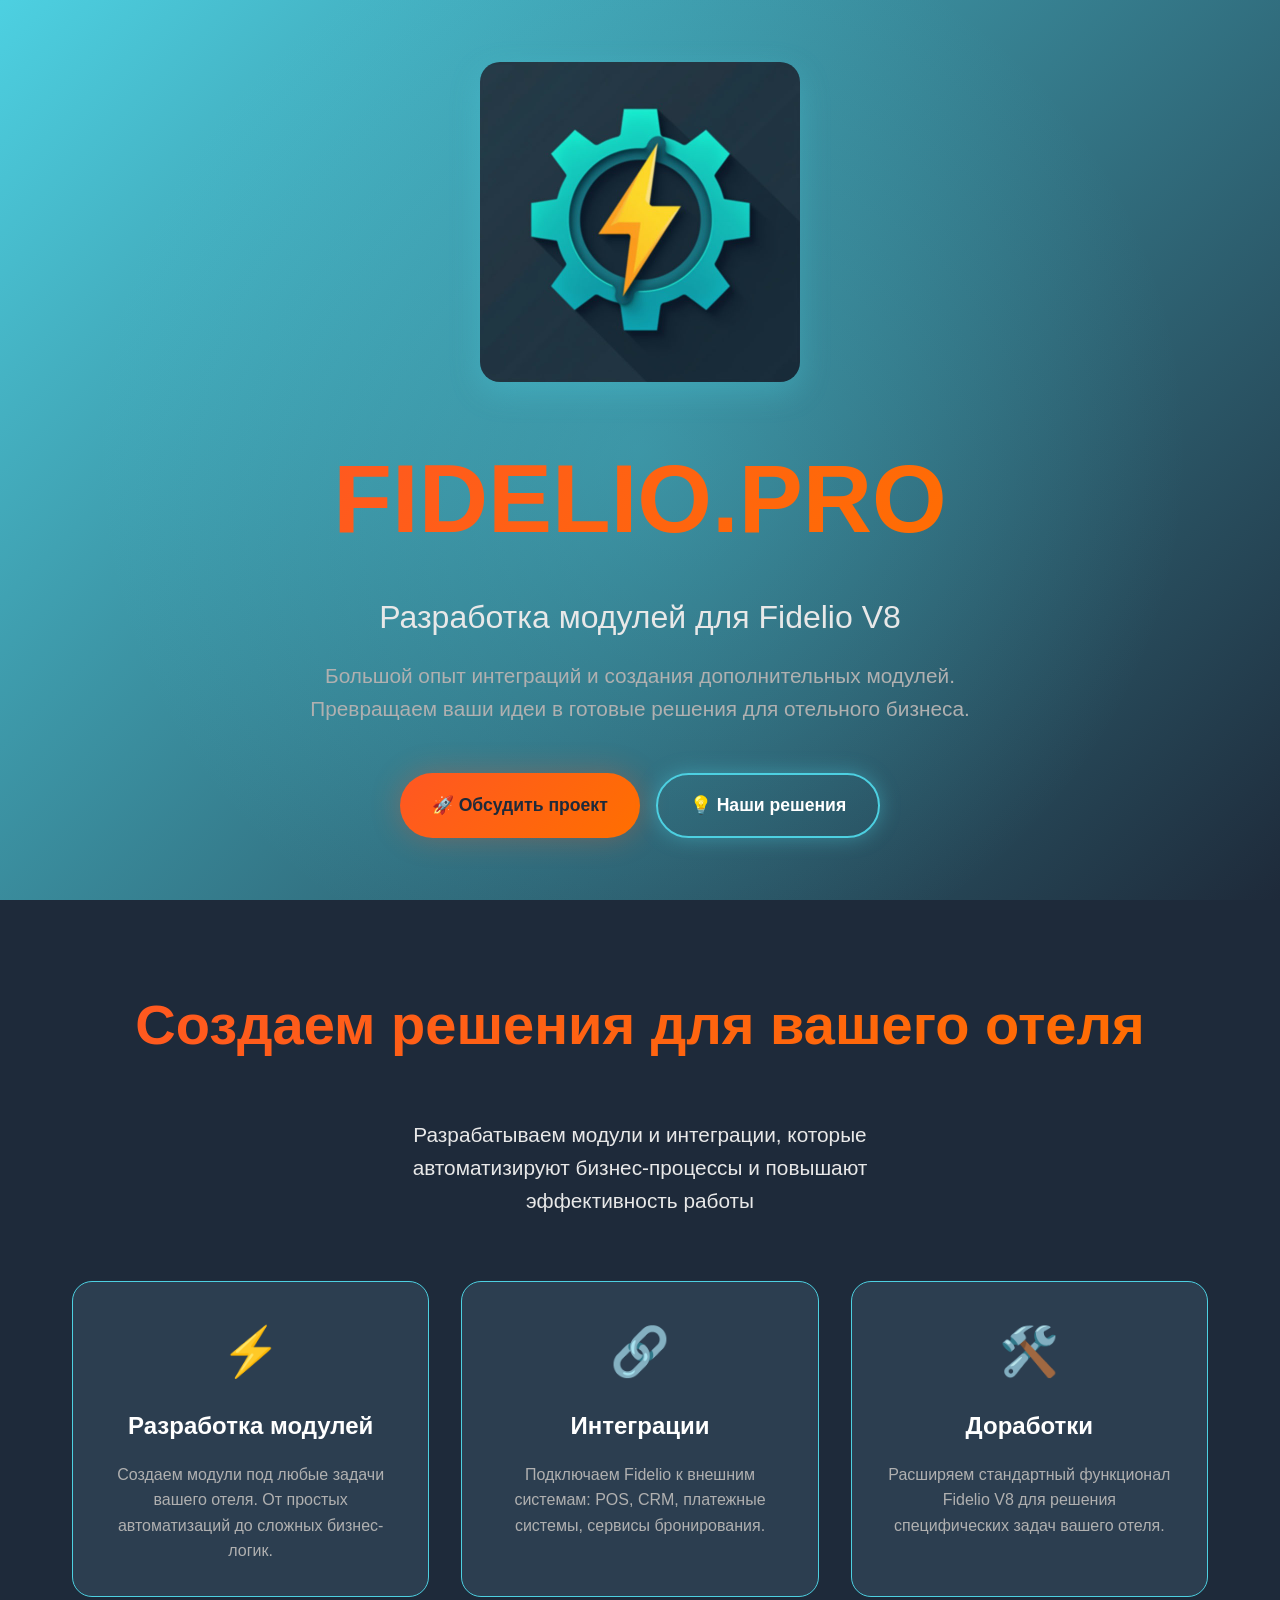
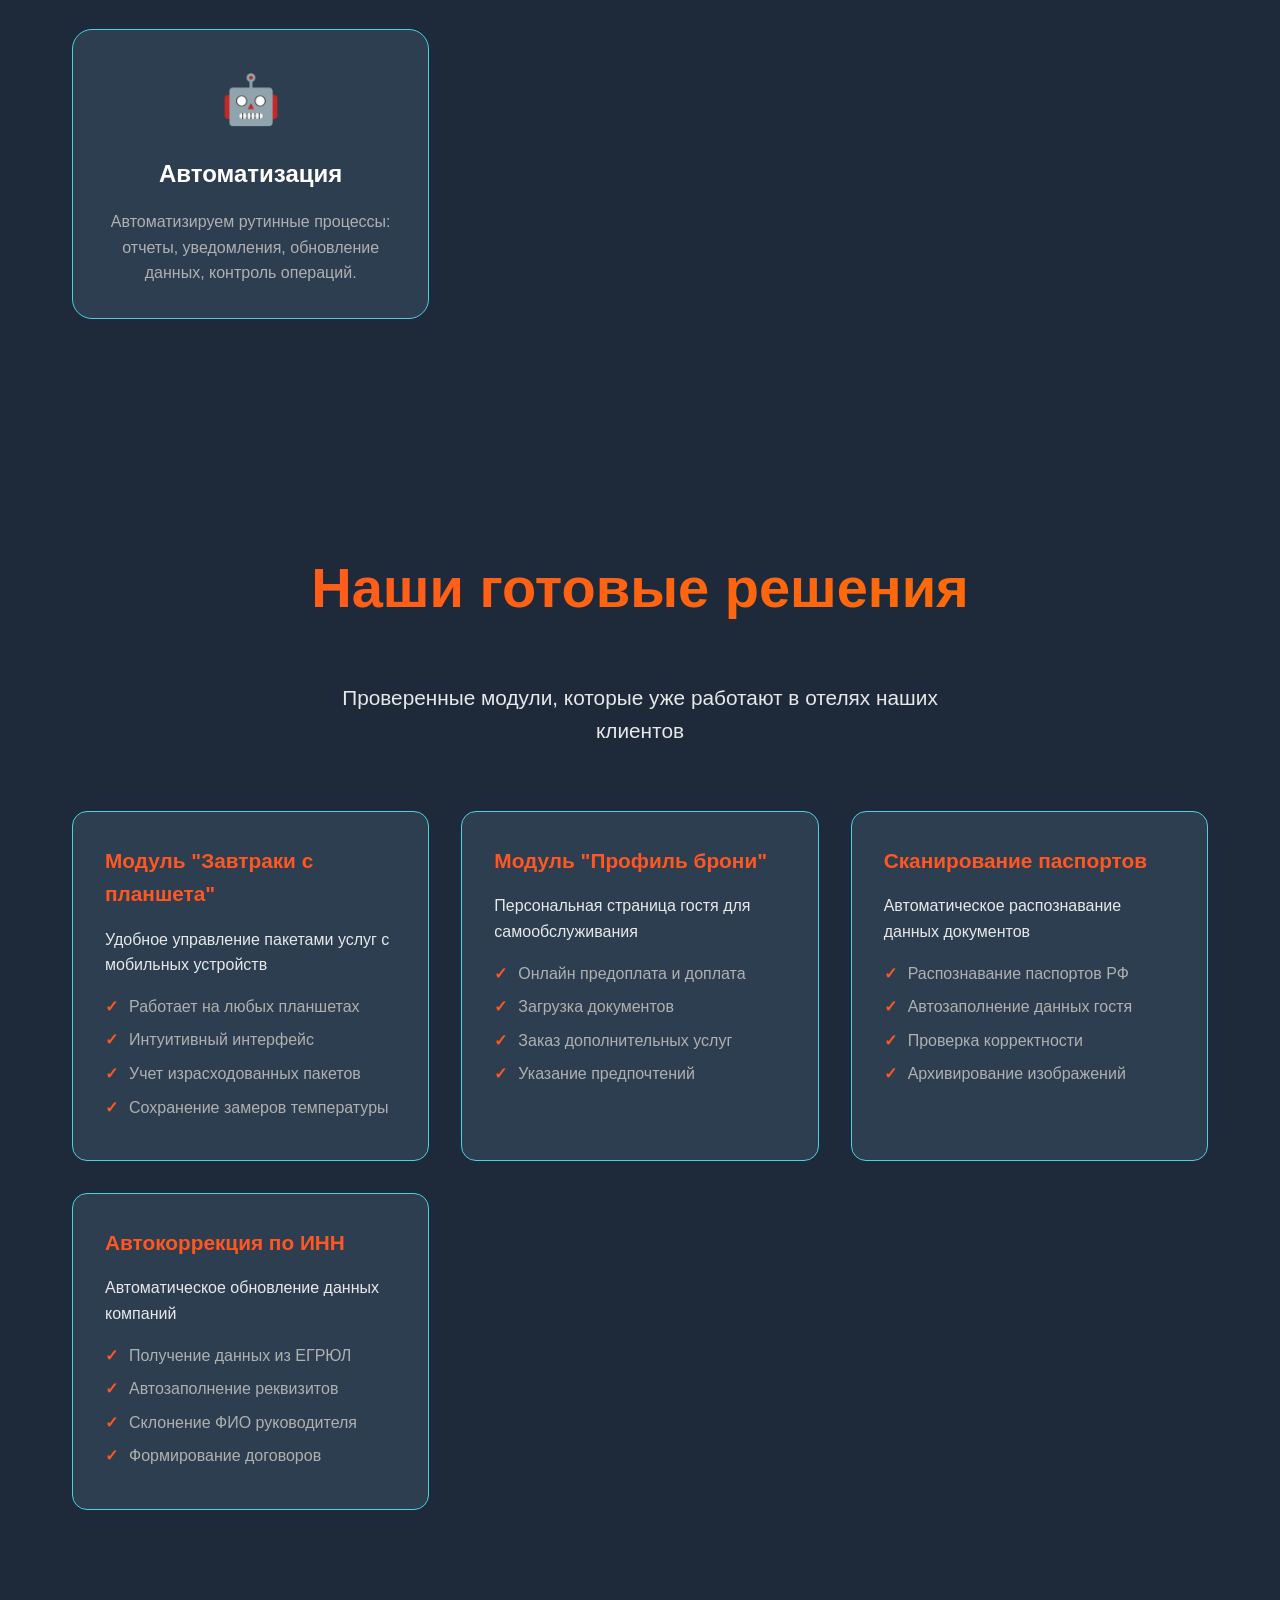
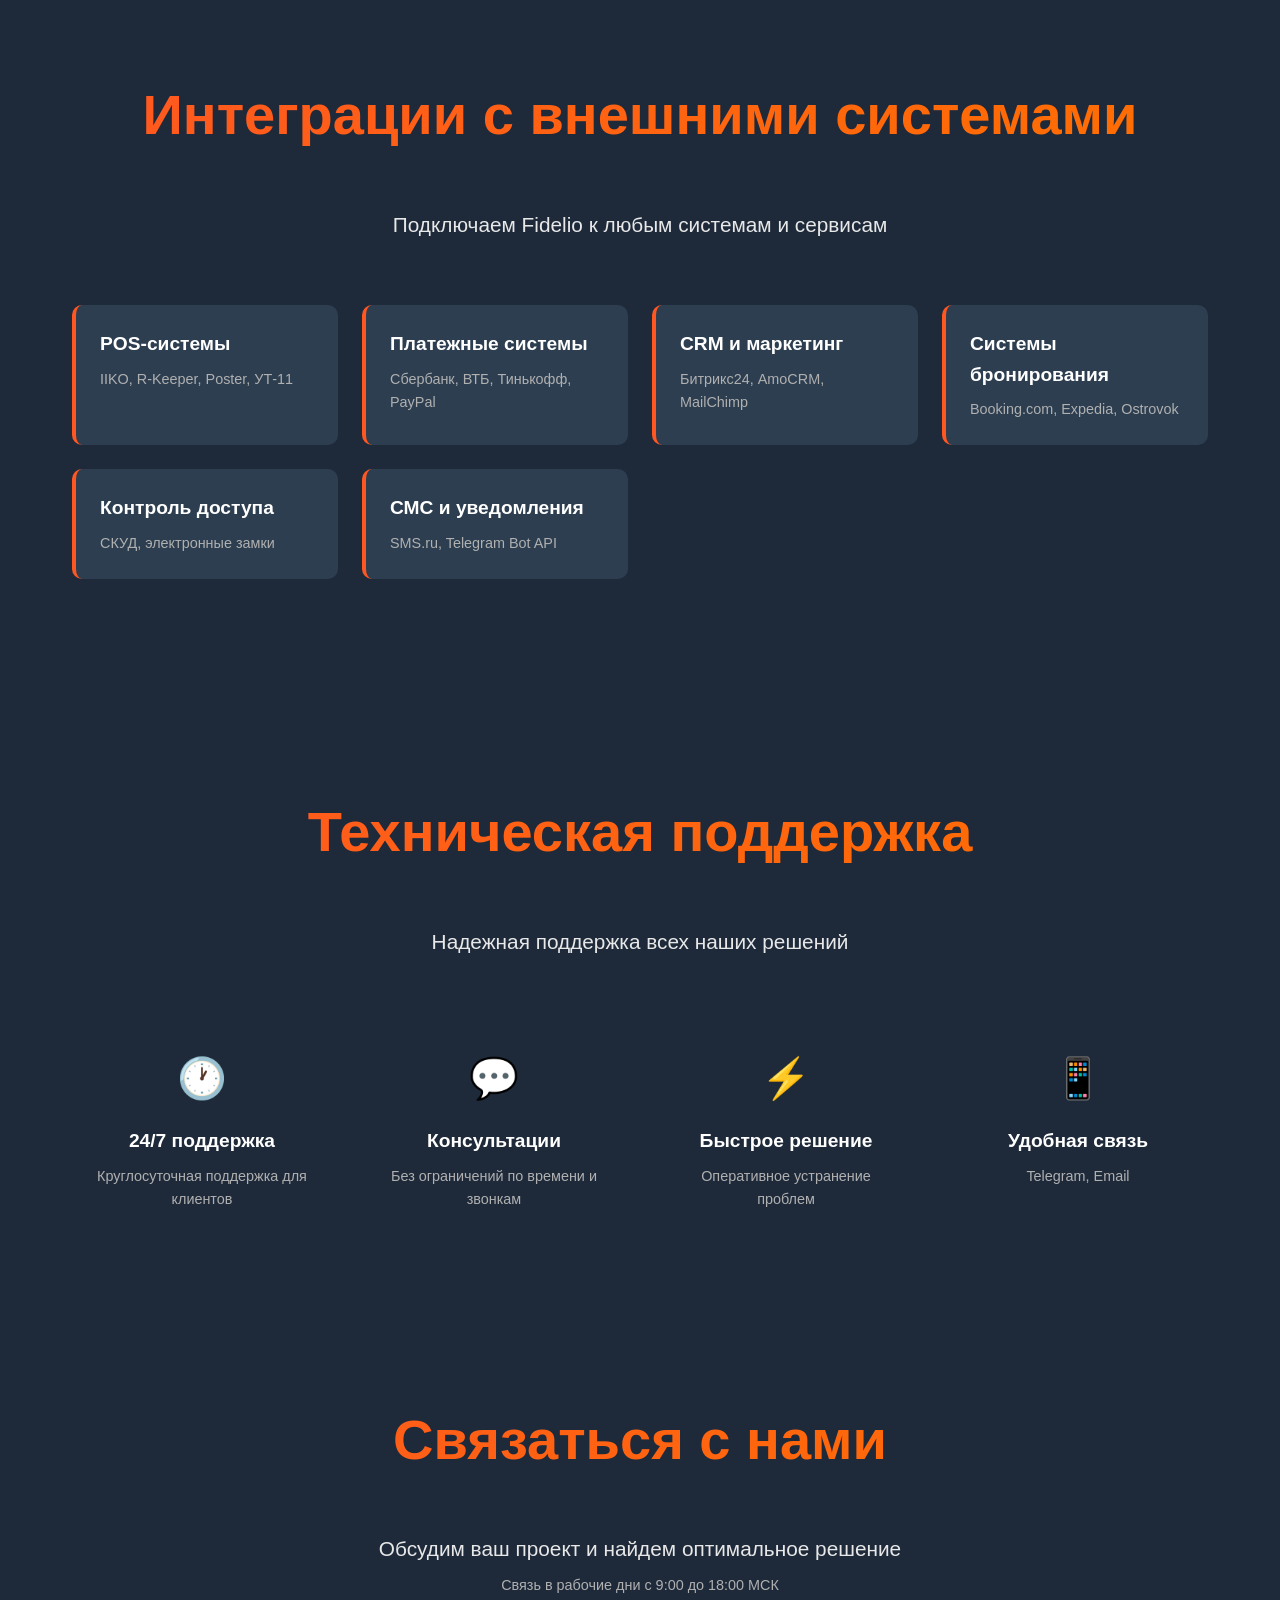
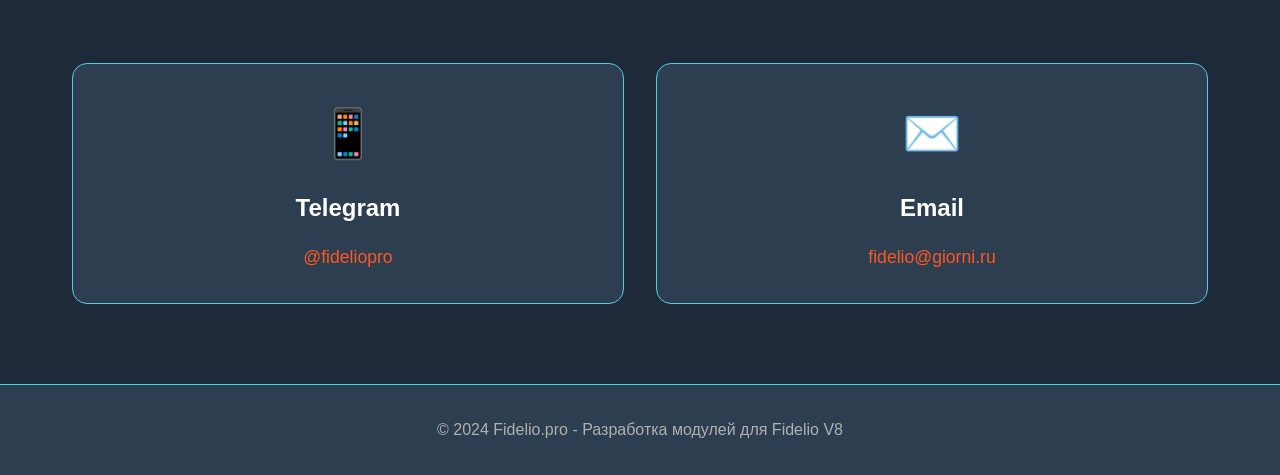
==== static/website/index.html @ 387b0842 "Initial commit: Docker volume setup for persistent cache and logs - Added Docker volume (fideliopro_" ====
<!DOCTYPE html>
<html lang="ru">
	<head>
		<meta charset="UTF-8" />
		<meta
			name="viewport"
			content="width=device-width, initial-scale=1.0" />
		<title>Fidelio.pro - Разработка модулей для Fidelio V8</title>
		<meta
			name="description"
			content="Разработка модулей и интеграций для Fidelio V8. Большой опыт создания дополнительных модулей и техническая поддержка." />
		<link
			rel="shortcut icon"
			href="images/logo-100x89.png"
			type="image/x-icon" />

		<style>
			:root {
				--primary-bg: #1e2a3a;
				--secondary-bg: #2c3e50;
				--accent-teal: #4dd0e1;
				--accent-teal-light: #80deea;
				--accent-teal-dark: #26a69a;
				--accent-orange: #ff5722;
				--accent-orange-bright: #ff6f00;
				--text-primary: #ffffff;
				--text-secondary: #e8e8e8;
				--text-muted: #b0b0b0;
				--gradient-primary: linear-gradient(
					135deg,
					var(--accent-teal) 0%,
					var(--primary-bg) 100%
				);
				--gradient-orange: linear-gradient(
					135deg,
					var(--accent-orange) 0%,
					var(--accent-orange-bright) 100%
				);
				--shadow-glow: 0 0 30px rgba(255, 87, 34, 0.3);
				--shadow-teal: 0 0 20px rgba(77, 208, 225, 0.4);
			}

			* {
				margin: 0;
				padding: 0;
				box-sizing: border-box;
			}

			body {
				font-family: "Segoe UI", Tahoma, Geneva, Verdana, sans-serif;
				background: var(--primary-bg);
				color: var(--text-primary);
				line-height: 1.6;
				overflow-x: hidden;
			}

			/* Particles Background */
			#particles-canvas {
				position: fixed;
				top: 0;
				left: 0;
				width: 100%;
				height: 100%;
				z-index: -1;
				opacity: 0.6;
			}

			/* Smooth Scrolling */
			html {
				scroll-behavior: smooth;
			}

			/* Hero Section */
			.hero {
				min-height: 100vh;
				display: flex;
				align-items: center;
				justify-content: center;
				text-align: center;
				position: relative;
				background: var(--gradient-primary);
				overflow: hidden;
			}

			.hero::before {
				content: "";
				position: absolute;
				top: 0;
				left: 0;
				right: 0;
				bottom: 0;
				background: radial-gradient(
					circle at 50% 50%,
					rgba(77, 208, 225, 0.3) 0%,
					transparent 70%
				);
				animation: pulse 4s ease-in-out infinite;
			}

			@keyframes pulse {
				0%,
				100% {
					opacity: 0.3;
				}
				50% {
					opacity: 0.6;
				}
			}

			.hero-content {
				z-index: 2;
				max-width: 800px;
				padding: 2rem;
			}

			/* Hero Logo Styles */
			.hero-logo {
				margin-bottom: 2rem;
				animation: fadeInDown 1s ease-out both;
			}

			.logo-image {
				max-width: 320px;
				width: 100%;
				height: auto;
				border-radius: 20px;
				box-shadow: 0 10px 30px rgba(77, 208, 225, 0.3);
				transition: transform 0.3s ease, box-shadow 0.3s ease;
			}

			.logo-image:hover {
				transform: scale(1.05);
				box-shadow: 0 15px 40px rgba(77, 208, 225, 0.5);
			}

			@keyframes fadeInDown {
				from {
					opacity: 0;
					transform: translateY(-30px);
				}
				to {
					opacity: 1;
					transform: translateY(0);
				}
			}

			.hero h1 {
				font-size: clamp(3rem, 8vw, 6rem);
				font-weight: 700;
				margin-bottom: 1rem;
				background: var(--gradient-orange);
				-webkit-background-clip: text;
				-webkit-text-fill-color: transparent;
				background-clip: text;
				animation: glow 3s ease-in-out infinite alternate;
			}

			@keyframes glow {
				from {
					filter: drop-shadow(0 0 10px var(--accent-orange));
				}
				to {
					filter: drop-shadow(0 0 20px var(--accent-orange-bright));
				}
			}

			.hero-subtitle {
				font-size: clamp(1.2rem, 3vw, 2rem);
				margin-bottom: 1rem;
				color: var(--text-secondary);
				animation: fadeInUp 1s ease-out 0.5s both;
			}

			.hero-description {
				font-size: clamp(1rem, 2vw, 1.3rem);
				margin-bottom: 3rem;
				color: var(--text-muted);
				animation: fadeInUp 1s ease-out 1s both;
			}

			@keyframes fadeInUp {
				from {
					opacity: 0;
					transform: translateY(30px);
				}
				to {
					opacity: 1;
					transform: translateY(0);
				}
			}

			/* Buttons */
			.btn-group {
				display: flex;
				gap: 1rem;
				justify-content: center;
				flex-wrap: wrap;
				animation: fadeInUp 1s ease-out 1.5s both;
			}

			.btn {
				padding: 1rem 2rem;
				border: none;
				border-radius: 50px;
				font-size: 1.1rem;
				font-weight: 600;
				text-decoration: none;
				display: inline-flex;
				align-items: center;
				gap: 0.5rem;
				transition: all 0.3s ease;
				cursor: pointer;
				position: relative;
				overflow: hidden;
			}

			.btn-primary {
				background: var(--gradient-orange);
				color: var(--primary-bg);
				box-shadow: var(--shadow-glow);
			}

			.btn-primary:hover {
				transform: translateY(-3px);
				box-shadow: 0 10px 40px rgba(255, 87, 34, 0.5);
			}

			.btn-secondary {
				background: transparent;
				color: var(--text-primary);
				border: 2px solid var(--accent-teal);
				box-shadow: var(--shadow-teal);
			}

			.btn-secondary:hover {
				background: var(--accent-teal);
				transform: translateY(-3px);
				box-shadow: 0 10px 40px rgba(77, 208, 225, 0.5);
			}

			/* Sections */
			.section {
				padding: 5rem 2rem;
				max-width: 1200px;
				margin: 0 auto;
			}

			.section-title {
				font-size: clamp(2rem, 5vw, 3.5rem);
				text-align: center;
				margin-bottom: 3rem;
				background: var(--gradient-orange);
				-webkit-background-clip: text;
				-webkit-text-fill-color: transparent;
				background-clip: text;
			}

			.section-subtitle {
				font-size: 1.3rem;
				text-align: center;
				color: var(--text-secondary);
				margin-bottom: 4rem;
				max-width: 600px;
				margin-left: auto;
				margin-right: auto;
			}

			/* Development Section */
			.development-grid {
				display: grid;
				grid-template-columns: repeat(auto-fit, minmax(280px, 1fr));
				gap: 2rem;
				margin-bottom: 4rem;
			}

			.feature-card {
				background: var(--secondary-bg);
				border-radius: 20px;
				padding: 2rem;
				text-align: center;
				transition: all 0.3s ease;
				border: 1px solid var(--accent-teal);
				position: relative;
				overflow: hidden;
			}

			.feature-card::before {
				content: "";
				position: absolute;
				top: 0;
				left: -100%;
				width: 100%;
				height: 100%;
				background: linear-gradient(
					90deg,
					transparent,
					rgba(255, 87, 34, 0.1),
					transparent
				);
				transition: left 0.5s ease;
			}

			.feature-card:hover::before {
				left: 100%;
			}

			.feature-card:hover {
				transform: translateY(-10px);
				box-shadow: var(--shadow-teal);
				border-color: var(--accent-orange);
			}

			.feature-icon {
				font-size: 3rem;
				margin-bottom: 1rem;
				color: var(--accent-orange);
			}

			.feature-title {
				font-size: 1.5rem;
				margin-bottom: 1rem;
				color: var(--text-primary);
			}

			.feature-description {
				color: var(--text-muted);
				line-height: 1.6;
			}

			/* Solutions Grid */
			.solutions-grid {
				display: grid;
				grid-template-columns: repeat(auto-fit, minmax(350px, 1fr));
				gap: 2rem;
			}

			.solution-card {
				background: var(--secondary-bg);
				border-radius: 15px;
				padding: 2rem;
				border: 1px solid var(--accent-teal);
				transition: all 0.3s ease;
				position: relative;
			}

			.solution-card:hover {
				transform: scale(1.02);
				box-shadow: var(--shadow-glow);
				border-color: var(--accent-orange);
			}

			.solution-title {
				font-size: 1.3rem;
				margin-bottom: 1rem;
				color: var(--accent-orange);
			}

			.solution-description {
				color: var(--text-secondary);
				margin-bottom: 1rem;
			}

			.solution-features {
				list-style: none;
			}

			.solution-features li {
				color: var(--text-muted);
				margin-bottom: 0.5rem;
				padding-left: 1.5rem;
				position: relative;
			}

			.solution-features li::before {
				content: "✓";
				position: absolute;
				left: 0;
				color: var(--accent-orange);
				font-weight: bold;
			}

			/* Integrations Section */
			.integrations-list {
				display: grid;
				grid-template-columns: repeat(auto-fit, minmax(250px, 1fr));
				gap: 1.5rem;
				margin-bottom: 3rem;
			}

			.integration-item {
				background: var(--secondary-bg);
				padding: 1.5rem;
				border-radius: 10px;
				border-left: 4px solid var(--accent-orange);
				transition: all 0.3s ease;
			}

			.integration-item:hover {
				transform: translateX(10px);
				box-shadow: var(--shadow-teal);
			}

			.integration-title {
				font-size: 1.2rem;
				margin-bottom: 0.5rem;
				color: var(--text-primary);
			}

			.integration-description {
				color: var(--text-muted);
				font-size: 0.9rem;
			}

			/* Support Section */
			.support-features {
				display: grid;
				grid-template-columns: repeat(auto-fit, minmax(200px, 1fr));
				gap: 2rem;
				text-align: center;
			}

			.support-item {
				padding: 1.5rem;
			}

			.support-icon {
				font-size: 2.5rem;
				color: var(--accent-orange);
				margin-bottom: 1rem;
			}

			.support-title {
				font-size: 1.2rem;
				margin-bottom: 0.5rem;
				color: var(--text-primary);
			}

			.support-description {
				color: var(--text-muted);
				font-size: 0.9rem;
			}

			/* Contact Section */
			.contact-grid {
				display: grid;
				grid-template-columns: repeat(auto-fit, minmax(250px, 1fr));
				gap: 2rem;
				text-align: center;
			}

			.contact-card {
				background: var(--secondary-bg);
				padding: 2rem;
				border-radius: 15px;
				border: 1px solid var(--accent-teal);
				transition: all 0.3s ease;
			}

			.contact-card:hover {
				transform: translateY(-5px);
				box-shadow: var(--shadow-glow);
				border-color: var(--accent-orange);
			}

			.contact-icon {
				font-size: 3rem;
				color: var(--accent-orange);
				margin-bottom: 1rem;
			}

			.contact-title {
				font-size: 1.5rem;
				margin-bottom: 1rem;
				color: var(--text-primary);
			}

			.contact-link {
				color: var(--accent-orange);
				text-decoration: none;
				font-size: 1.1rem;
				transition: color 0.3s ease;
			}

			.contact-link:hover {
				color: var(--accent-orange-bright);
			}

			/* Footer */
			.footer {
				background: var(--secondary-bg);
				padding: 2rem;
				text-align: center;
				border-top: 1px solid var(--accent-teal);
			}

			.footer-text {
				color: var(--text-muted);
			}

			/* Responsive Design */
			@media (max-width: 768px) {
				.btn-group {
					flex-direction: column;
					align-items: center;
				}

				.btn {
					width: 100%;
					max-width: 300px;
				}

				.section {
					padding: 3rem 1rem;
				}

				.development-grid,
				.solutions-grid {
					grid-template-columns: 1fr;
				}

				.logo-image {
					max-width: 200px;
				}
			}

			@media (max-width: 480px) {
				.logo-image {
					max-width: 150px;
				}

				.hero-content {
					padding: 1rem;
				}
			}

			/* Scroll animations */
			.fade-in {
				opacity: 0;
				transform: translateY(30px);
				transition: all 0.6s ease;
			}

			.fade-in.visible {
				opacity: 1;
				transform: translateY(0);
			}
		</style>
	</head>
	<body>
		<canvas id="particles-canvas"></canvas>

		<!-- Hero Section -->
		<section class="hero">
			<div class="hero-content">
				<div class="hero-logo">
					<img
						src="images/fidelioprogearlogo.jpg"
						alt="Fidelio Pro Gear Logo"
						class="logo-image" />
				</div>
				<h1>FIDELIO.PRO</h1>
				<div class="hero-subtitle">Разработка модулей для Fidelio V8</div>
				<div class="hero-description">
					Большой опыт интеграций и создания дополнительных модулей.<br />
					Превращаем ваши идеи в готовые решения для отельного бизнеса.
				</div>
				<div class="btn-group">
					<a
						href="#development"
						class="btn btn-primary">
						🚀 Обсудить проект
					</a>
					<a
						href="#solutions"
						class="btn btn-secondary">
						💡 Наши решения
					</a>
				</div>
			</div>
		</section>

		<!-- Development Section -->
		<section
			id="development"
			class="section fade-in">
			<h2 class="section-title">Создаем решения для вашего отеля</h2>
			<p class="section-subtitle">
				Разрабатываем модули и интеграции, которые автоматизируют
				бизнес-процессы и повышают эффективность работы
			</p>

			<div class="development-grid">
				<div class="feature-card">
					<div class="feature-icon">⚡</div>
					<h3 class="feature-title">Разработка модулей</h3>
					<p class="feature-description">
						Создаем модули под любые задачи вашего отеля. От простых
						автоматизаций до сложных бизнес-логик.
					</p>
				</div>

				<div class="feature-card">
					<div class="feature-icon">🔗</div>
					<h3 class="feature-title">Интеграции</h3>
					<p class="feature-description">
						Подключаем Fidelio к внешним системам: POS, CRM, платежные системы,
						сервисы бронирования.
					</p>
				</div>

				<div class="feature-card">
					<div class="feature-icon">🛠️</div>
					<h3 class="feature-title">Доработки</h3>
					<p class="feature-description">
						Расширяем стандартный функционал Fidelio V8 для решения
						специфических задач вашего отеля.
					</p>
				</div>

				<div class="feature-card">
					<div class="feature-icon">🤖</div>
					<h3 class="feature-title">Автоматизация</h3>
					<p class="feature-description">
						Автоматизируем рутинные процессы: отчеты, уведомления, обновление
						данных, контроль операций.
					</p>
				</div>
			</div>
		</section>

		<!-- Solutions Section -->
		<section
			id="solutions"
			class="section fade-in">
			<h2 class="section-title">Наши готовые решения</h2>
			<p class="section-subtitle">
				Проверенные модули, которые уже работают в отелях наших клиентов
			</p>

			<div class="solutions-grid">
				<div class="solution-card">
					<h3 class="solution-title">Модуль "Завтраки с планшета"</h3>
					<p class="solution-description">
						Удобное управление пакетами услуг с мобильных устройств
					</p>
					<ul class="solution-features">
						<li>Работает на любых планшетах</li>
						<li>Интуитивный интерфейс</li>
						<li>Учет израсходованных пакетов</li>
						<li>Сохранение замеров температуры</li>
					</ul>
				</div>

				<div class="solution-card">
					<h3 class="solution-title">Модуль "Профиль брони"</h3>
					<p class="solution-description">
						Персональная страница гостя для самообслуживания
					</p>
					<ul class="solution-features">
						<li>Онлайн предоплата и доплата</li>
						<li>Загрузка документов</li>
						<li>Заказ дополнительных услуг</li>
						<li>Указание предпочтений</li>
					</ul>
				</div>

				<div class="solution-card">
					<h3 class="solution-title">Сканирование паспортов</h3>
					<p class="solution-description">
						Автоматическое распознавание данных документов
					</p>
					<ul class="solution-features">
						<li>Распознавание паспортов РФ</li>
						<li>Автозаполнение данных гостя</li>
						<li>Проверка корректности</li>
						<li>Архивирование изображений</li>
					</ul>
				</div>

				<div class="solution-card">
					<h3 class="solution-title">Автокоррекция по ИНН</h3>
					<p class="solution-description">
						Автоматическое обновление данных компаний
					</p>
					<ul class="solution-features">
						<li>Получение данных из ЕГРЮЛ</li>
						<li>Автозаполнение реквизитов</li>
						<li>Склонение ФИО руководителя</li>
						<li>Формирование договоров</li>
					</ul>
				</div>
			</div>
		</section>

		<!-- Integrations Section -->
		<section
			id="integrations"
			class="section fade-in">
			<h2 class="section-title">Интеграции с внешними системами</h2>
			<p class="section-subtitle">
				Подключаем Fidelio к любым системам и сервисам
			</p>

			<div class="integrations-list">
				<div class="integration-item">
					<h4 class="integration-title">POS-системы</h4>
					<p class="integration-description">IIKO, R-Keeper, Poster, УТ-11</p>
				</div>

				<div class="integration-item">
					<h4 class="integration-title">Платежные системы</h4>
					<p class="integration-description">Сбербанк, ВТБ, Тинькофф, PayPal</p>
				</div>

				<div class="integration-item">
					<h4 class="integration-title">CRM и маркетинг</h4>
					<p class="integration-description">Битрикс24, AmoCRM, MailChimp</p>
				</div>

				<div class="integration-item">
					<h4 class="integration-title">Системы бронирования</h4>
					<p class="integration-description">Booking.com, Expedia, Ostrovok</p>
				</div>

				<div class="integration-item">
					<h4 class="integration-title">Контроль доступа</h4>
					<p class="integration-description">СКУД, электронные замки</p>
				</div>

				<div class="integration-item">
					<h4 class="integration-title">СМС и уведомления</h4>
					<p class="integration-description">SMS.ru, Telegram Bot API</p>
				</div>
			</div>
		</section>

		<!-- Support Section -->
		<section
			id="support"
			class="section fade-in">
			<h2 class="section-title">Техническая поддержка</h2>
			<p class="section-subtitle">Надежная поддержка всех наших решений</p>

			<div class="support-features">
				<div class="support-item">
					<div class="support-icon">🕐</div>
					<h4 class="support-title">24/7 поддержка</h4>
					<p class="support-description">
						Круглосуточная поддержка для клиентов
					</p>
				</div>

				<div class="support-item">
					<div class="support-icon">💬</div>
					<h4 class="support-title">Консультации</h4>
					<p class="support-description">
						Без ограничений по времени и звонкам
					</p>
				</div>

				<div class="support-item">
					<div class="support-icon">⚡</div>
					<h4 class="support-title">Быстрое решение</h4>
					<p class="support-description">Оперативное устранение проблем</p>
				</div>

				<div class="support-item">
					<div class="support-icon">📱</div>
					<h4 class="support-title">Удобная связь</h4>
					<p class="support-description">Telegram, Email</p>
				</div>
			</div>
		</section>

		<!-- Contact Section -->
		<section
			id="contact"
			class="section fade-in">
			<h2 class="section-title">Связаться с нами</h2>
			<p class="section-subtitle">
				Обсудим ваш проект и найдем оптимальное решение<br />
				<small style="color: var(--text-muted); font-size: 0.9rem">
					Связь в рабочие дни с 9:00 до 18:00 МСК
				</small>
			</p>

			<div class="contact-grid">
				<div class="contact-card">
					<div class="contact-icon">📱</div>
					<h4 class="contact-title">Telegram</h4>
					<a
						href="https://t.me/fideliopro"
						class="contact-link"
						target="_blank">
						@fideliopro
					</a>
				</div>

				<div class="contact-card">
					<div class="contact-icon">✉️</div>
					<h4 class="contact-title">Email</h4>
					<a
						href="mailto:fidelio@giorni.ru"
						class="contact-link">
						fidelio@giorni.ru
					</a>
				</div>
			</div>
		</section>

		<!-- Footer -->
		<footer class="footer">
			<p class="footer-text">
				© 2024 Fidelio.pro - Разработка модулей для Fidelio V8
			</p>
		</footer>

		<script>
			// Particles Animation
			class ParticlesAnimation {
				constructor() {
					this.canvas = document.getElementById("particles-canvas");
					this.ctx = this.canvas.getContext("2d");
					this.particles = [];
					this.mouse = { x: 0, y: 0 };

					this.init();
					this.animate();
					this.bindEvents();
				}

				init() {
					this.resize();
					this.createParticles();
				}

				resize() {
					this.canvas.width = window.innerWidth;
					this.canvas.height = window.innerHeight;
				}

				createParticles() {
					const particleCount = Math.floor(
						(this.canvas.width * this.canvas.height) / 15000
					);

					for (let i = 0; i < particleCount; i++) {
						this.particles.push({
							x: Math.random() * this.canvas.width,
							y: Math.random() * this.canvas.height,
							vx: (Math.random() - 0.5) * 0.5,
							vy: (Math.random() - 0.5) * 0.5,
							size: Math.random() * 2 + 1,
							opacity: Math.random() * 0.5 + 0.2,
						});
					}
				}

				animate() {
					this.ctx.clearRect(0, 0, this.canvas.width, this.canvas.height);

					this.particles.forEach((particle, index) => {
						// Update position
						particle.x += particle.vx;
						particle.y += particle.vy;

						// Mouse interaction
						const dx = this.mouse.x - particle.x;
						const dy = this.mouse.y - particle.y;
						const distance = Math.sqrt(dx * dx + dy * dy);

						if (distance < 100) {
							const force = (100 - distance) / 100;
							particle.vx -= (dx / distance) * force * 0.01;
							particle.vy -= (dy / distance) * force * 0.01;
						}

						// Boundary check
						if (particle.x < 0 || particle.x > this.canvas.width)
							particle.vx *= -1;
						if (particle.y < 0 || particle.y > this.canvas.height)
							particle.vy *= -1;

						// Draw particle
						this.ctx.beginPath();
						this.ctx.arc(particle.x, particle.y, particle.size, 0, Math.PI * 2);
						this.ctx.fillStyle = `rgba(255, 87, 34, ${particle.opacity})`;
						this.ctx.fill();

						// Draw connections
						this.particles.slice(index + 1).forEach((otherParticle) => {
							const dx = particle.x - otherParticle.x;
							const dy = particle.y - otherParticle.y;
							const distance = Math.sqrt(dx * dx + dy * dy);

							if (distance < 120) {
								this.ctx.beginPath();
								this.ctx.moveTo(particle.x, particle.y);
								this.ctx.lineTo(otherParticle.x, otherParticle.y);
								this.ctx.strokeStyle = `rgba(77, 208, 225, ${
									0.3 * (1 - distance / 120)
								})`;
								this.ctx.lineWidth = 0.5;
								this.ctx.stroke();
							}
						});
					});

					requestAnimationFrame(() => this.animate());
				}

				bindEvents() {
					window.addEventListener("resize", () => {
						this.resize();
						this.particles = [];
						this.createParticles();
					});

					window.addEventListener("mousemove", (e) => {
						this.mouse.x = e.clientX;
						this.mouse.y = e.clientY;
					});
				}
			}

			// Scroll animations
			const observerOptions = {
				threshold: 0.1,
				rootMargin: "0px 0px -50px 0px",
			};

			const observer = new IntersectionObserver((entries) => {
				entries.forEach((entry) => {
					if (entry.isIntersecting) {
						entry.target.classList.add("visible");
					}
				});
			}, observerOptions);

			// Initialize
			document.addEventListener("DOMContentLoaded", () => {
				// Start particles animation
				new ParticlesAnimation();

				// Observe elements for scroll animations
				document.querySelectorAll(".fade-in").forEach((el) => {
					observer.observe(el);
				});

				// Smooth scrolling for anchor links
				document.querySelectorAll('a[href^="#"]').forEach((anchor) => {
					anchor.addEventListener("click", function (e) {
						e.preventDefault();
						const target = document.querySelector(this.getAttribute("href"));
						if (target) {
							target.scrollIntoView({
								behavior: "smooth",
							});
						}
					});
				});
			});
		</script>
	</body>
</html>
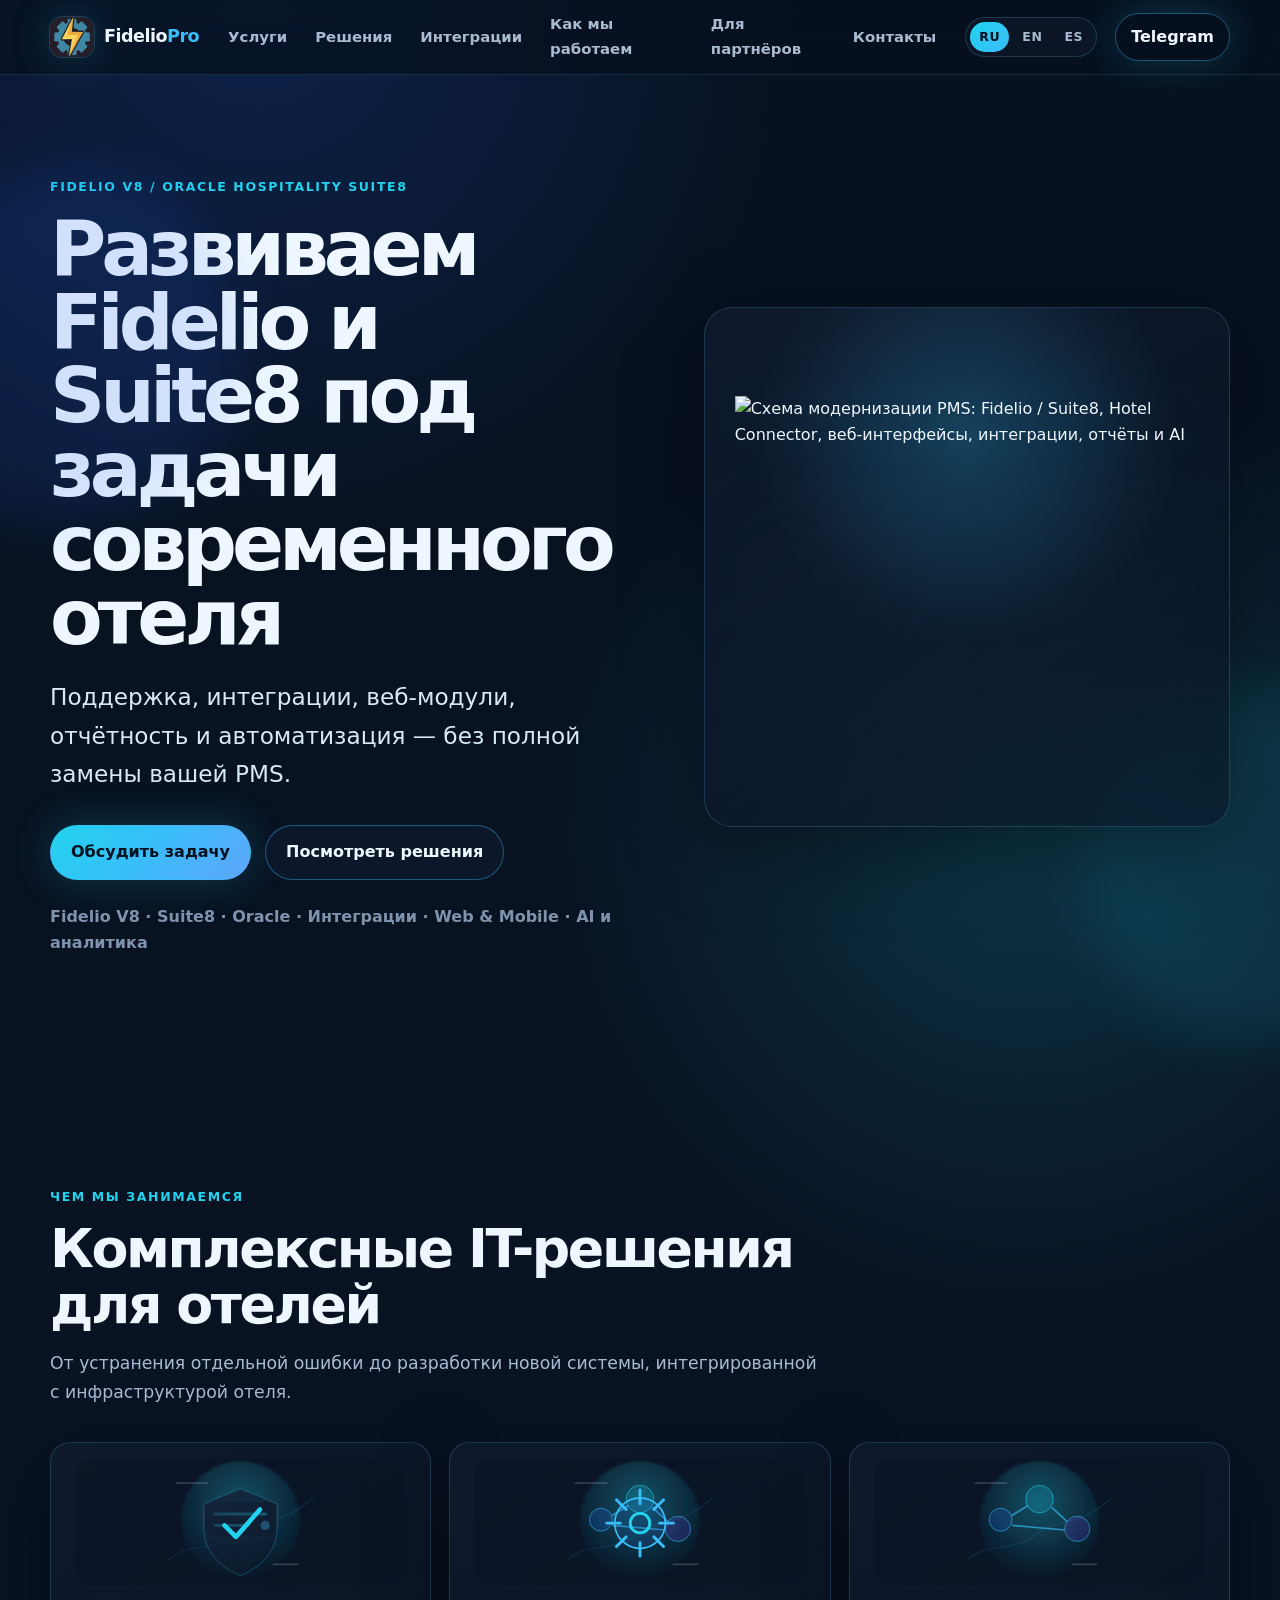
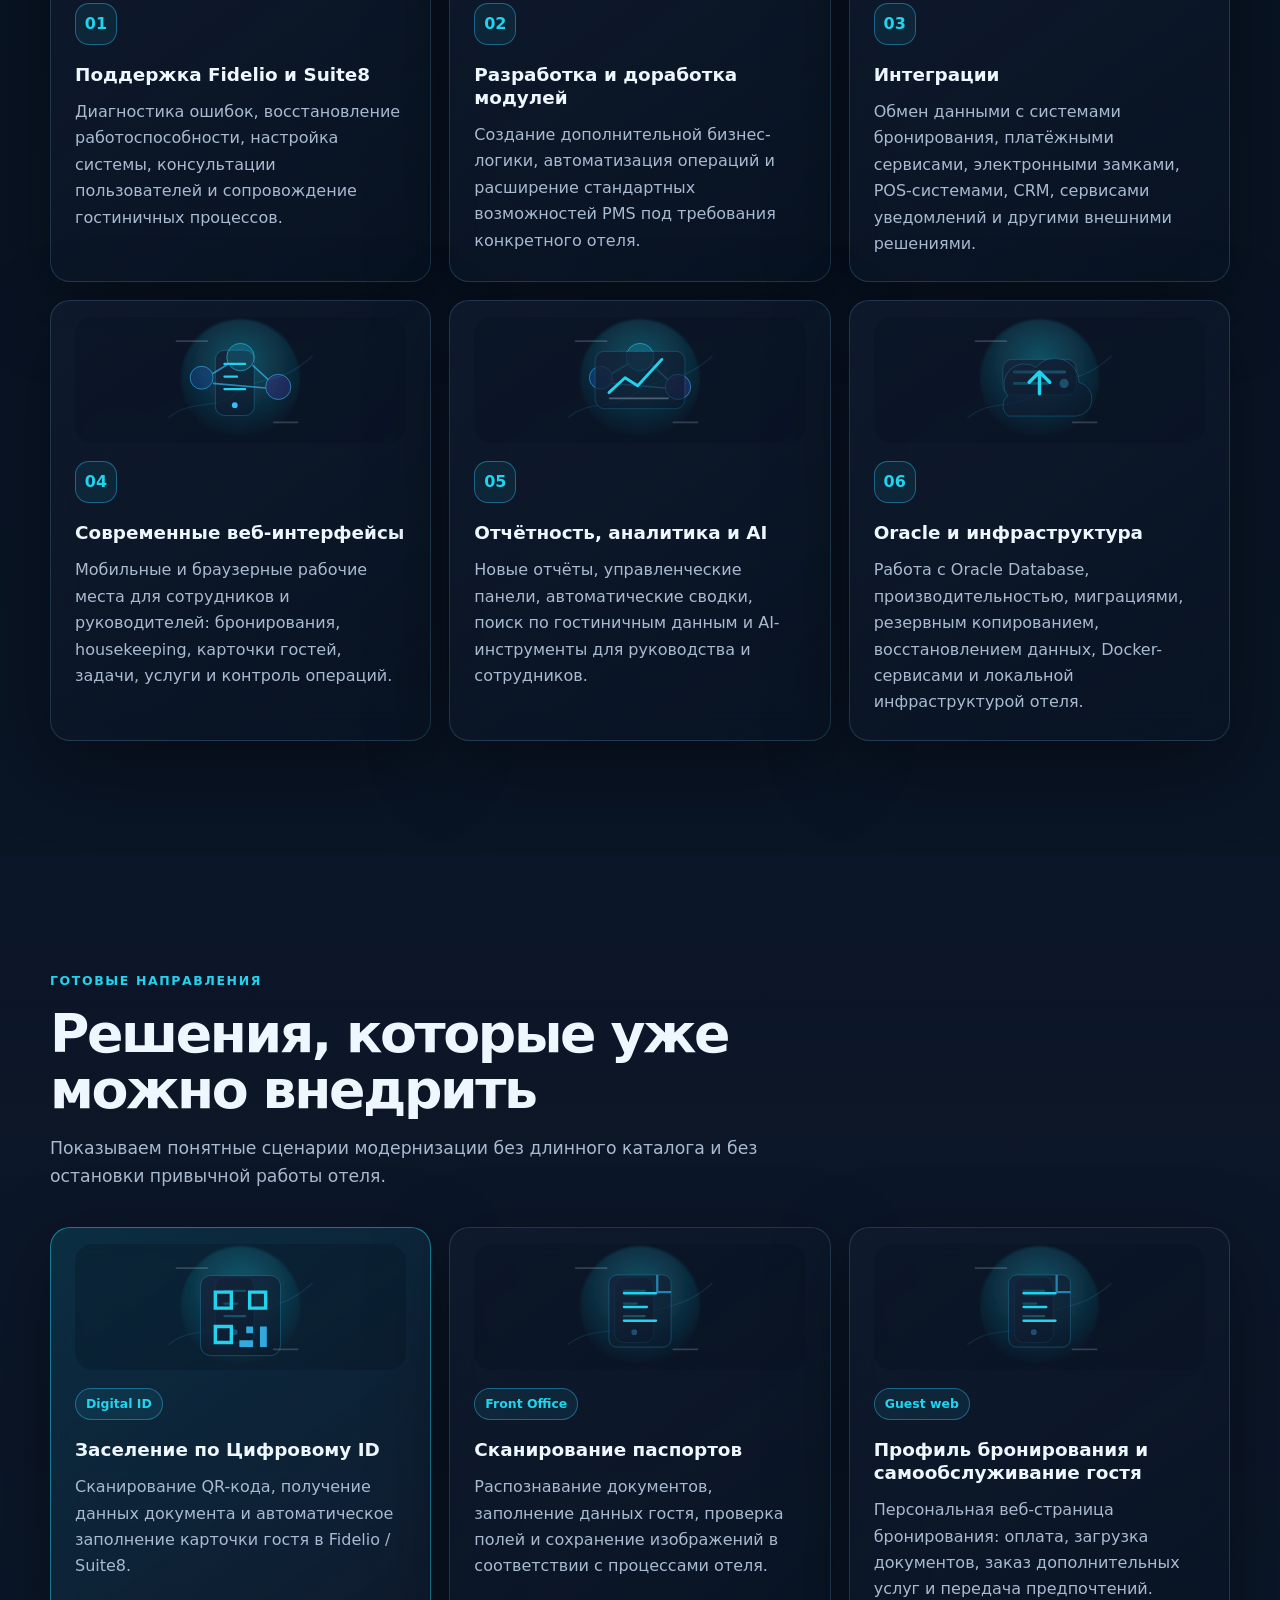
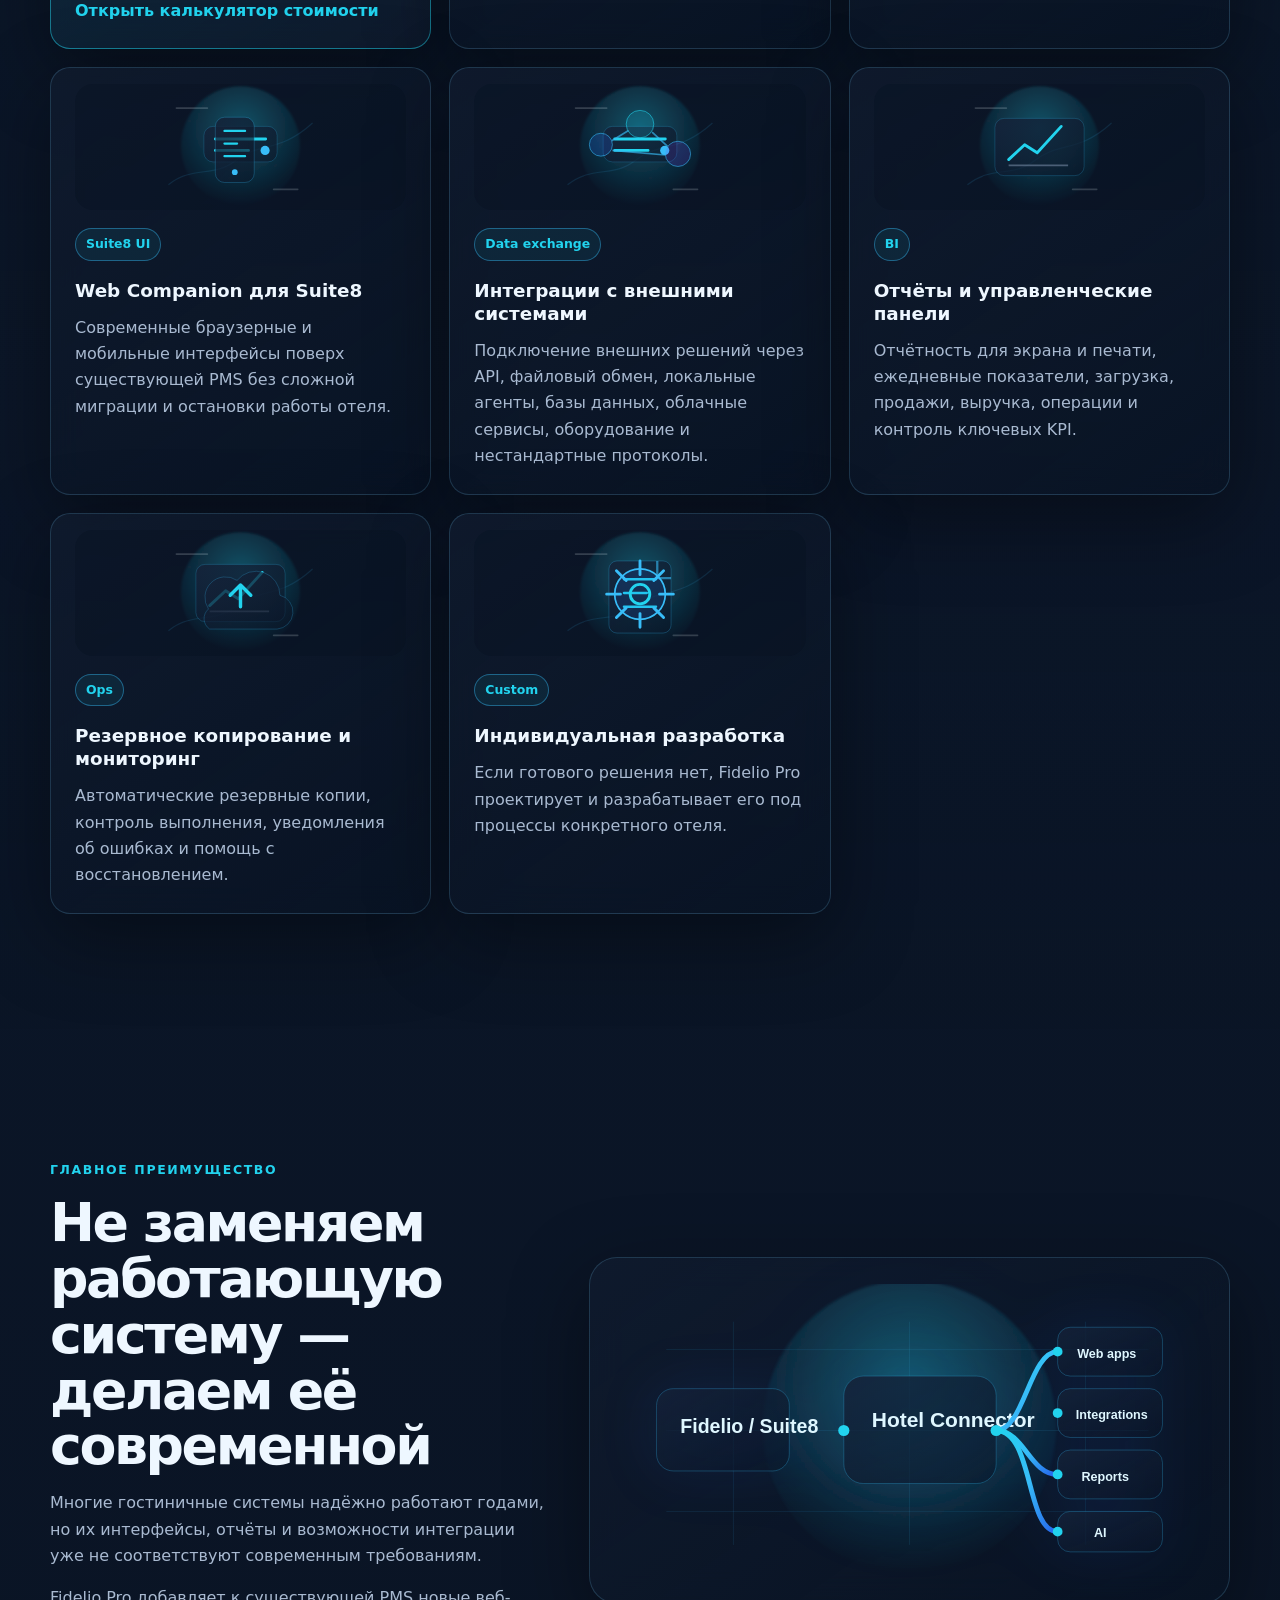
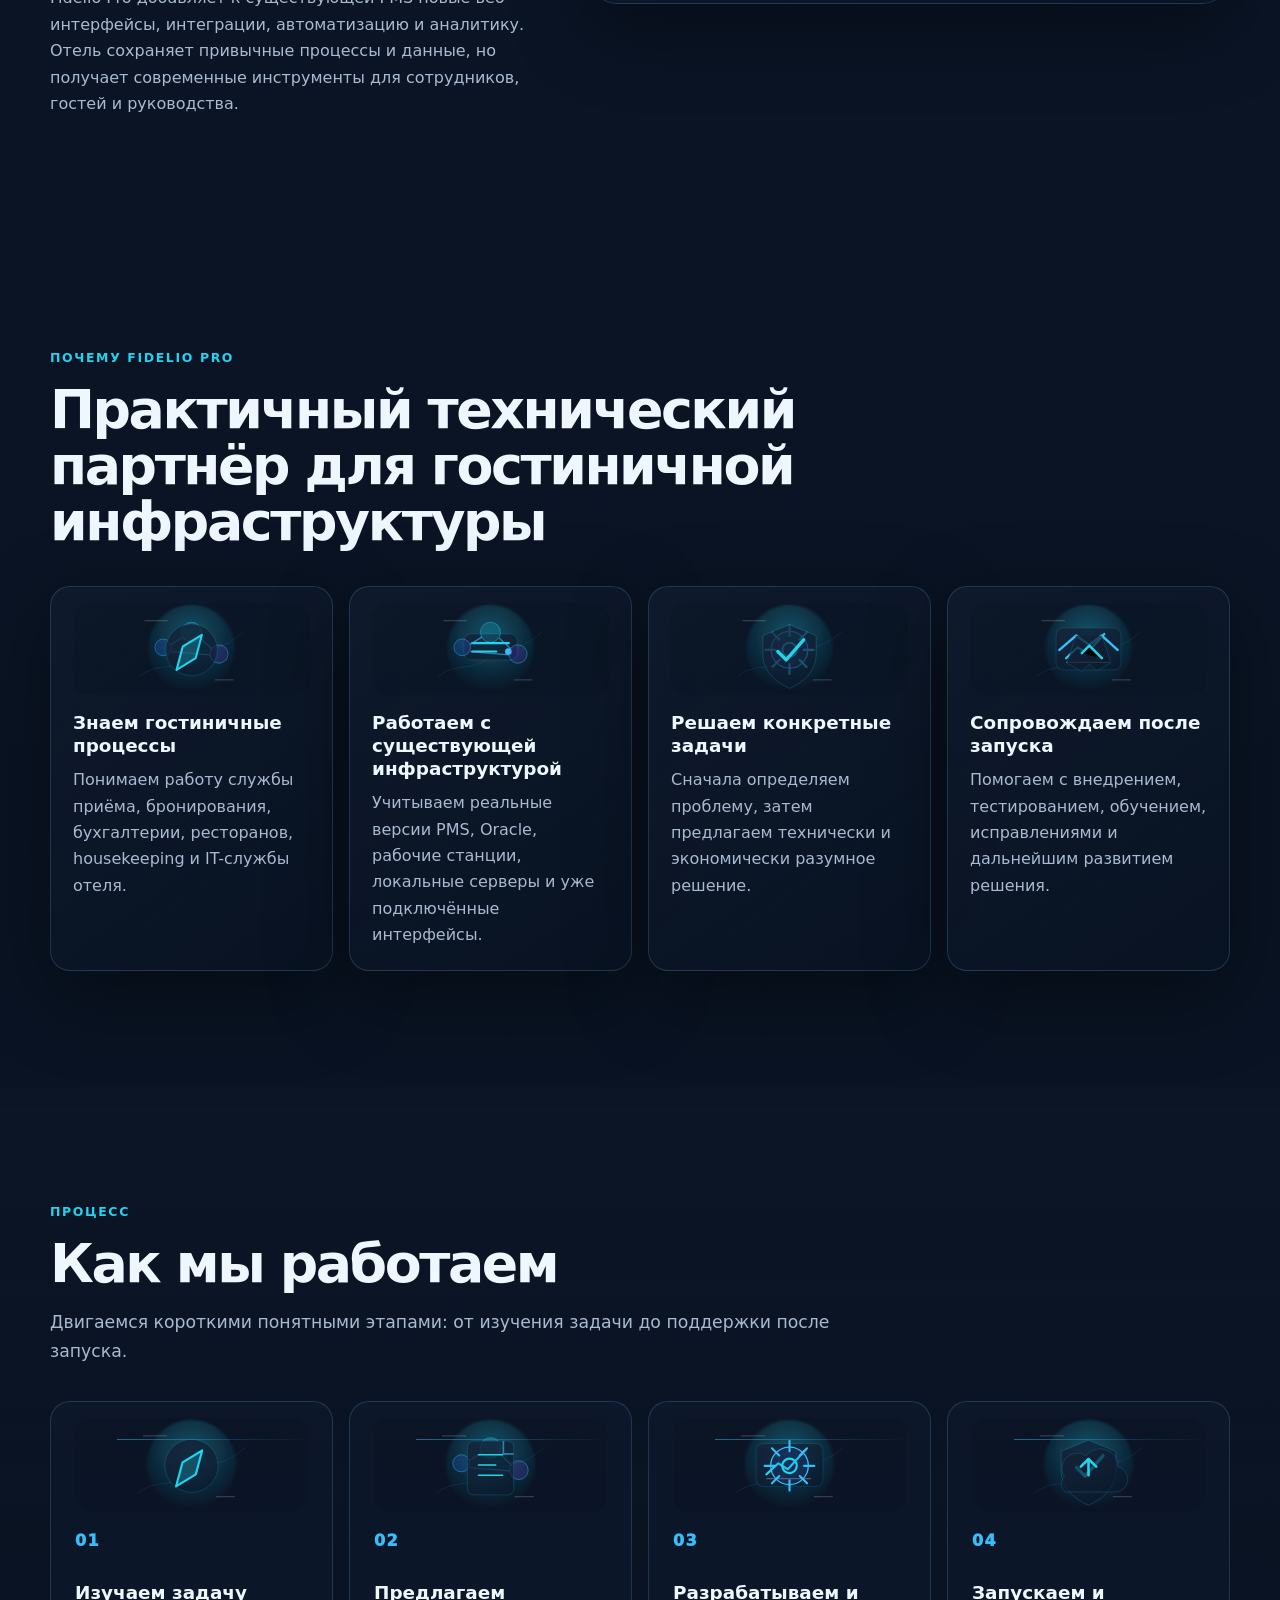
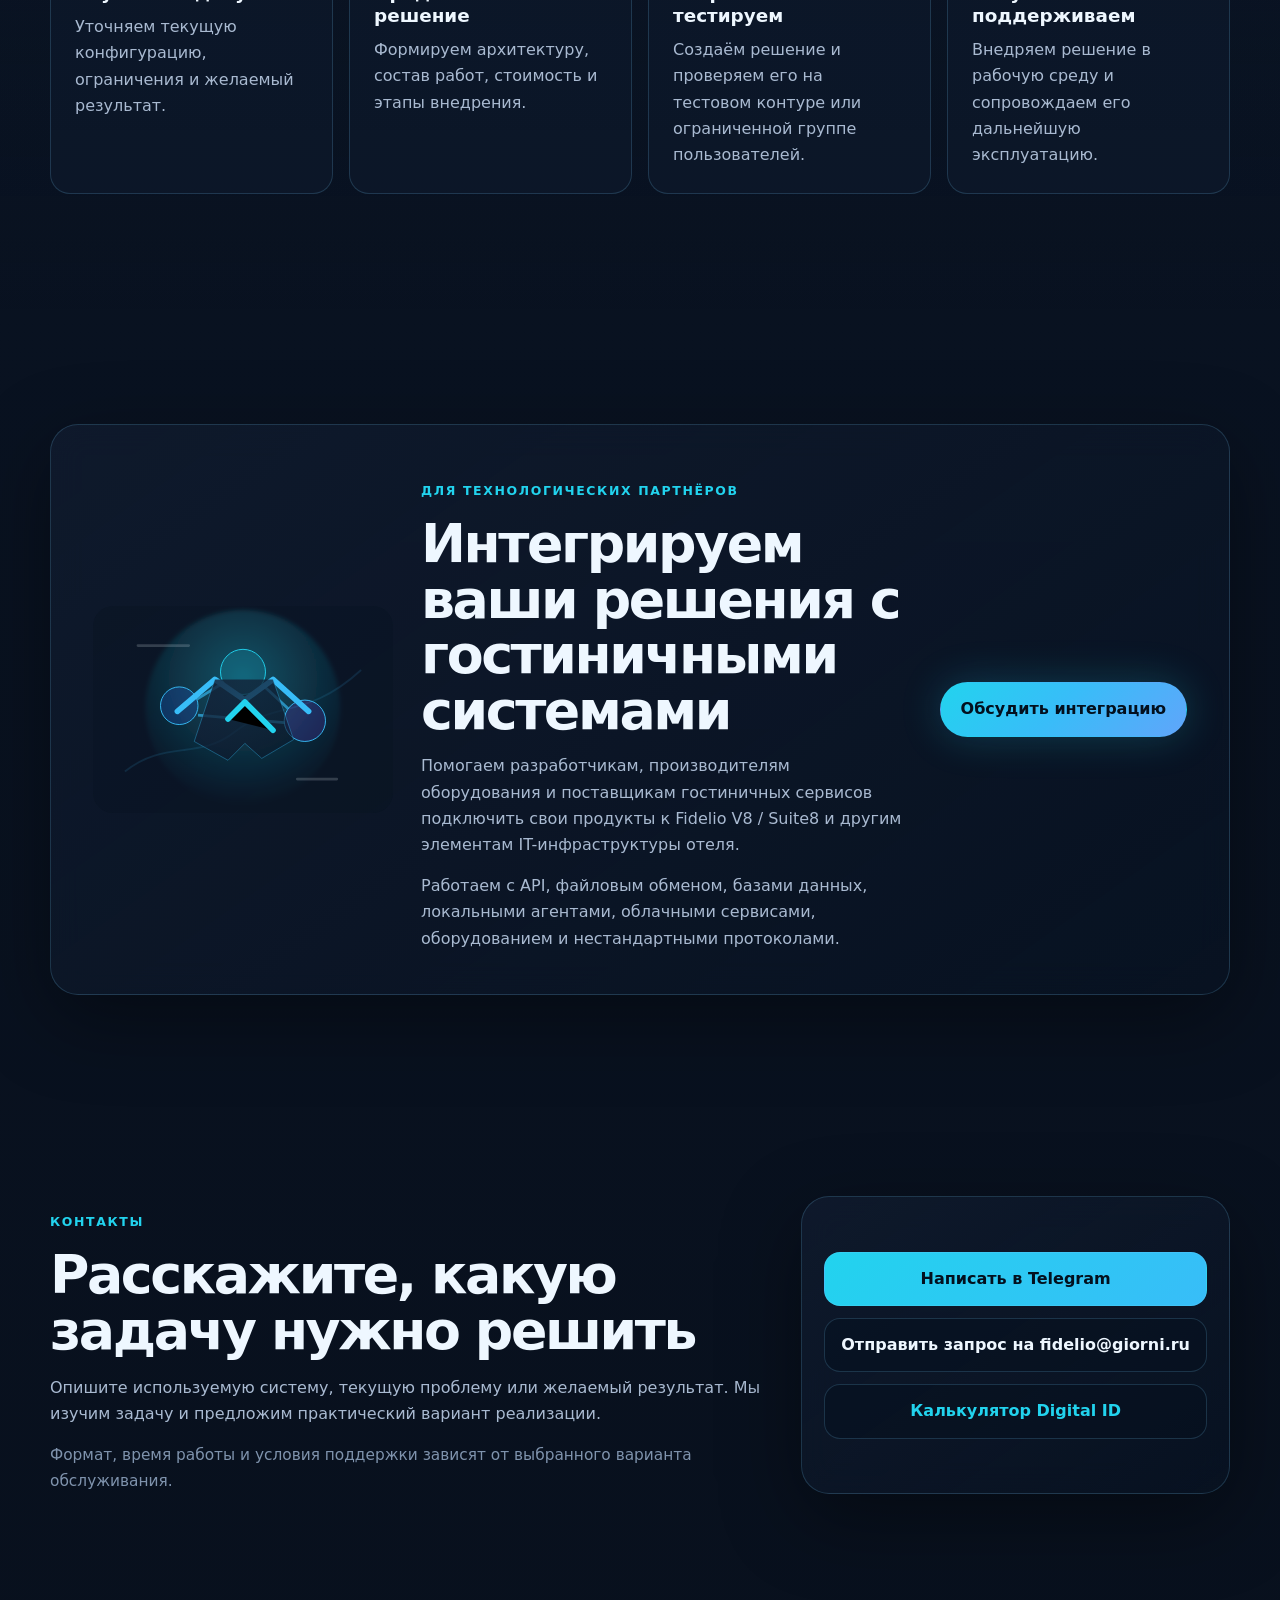
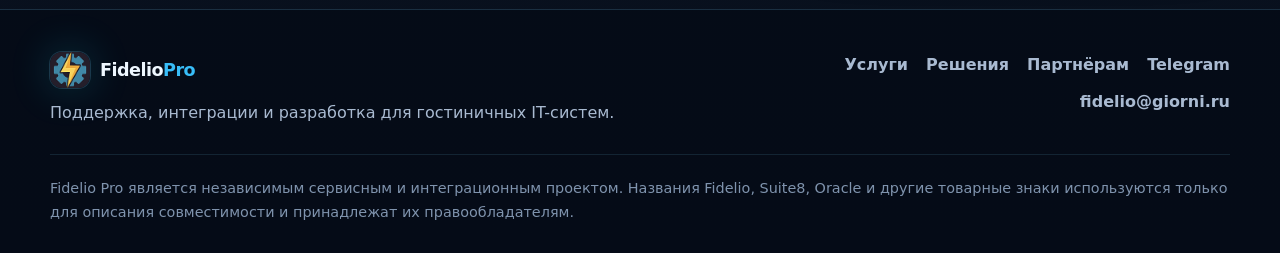
==== commit 7b5b690b: "Release landing page v2" ====
--- a/static/website/index.html
+++ b/static/website/index.html
@@ -1,965 +1,199 @@
-<!DOCTYPE html>
-<html lang="ru">
-	<head>
-		<meta charset="UTF-8" />
-		<meta
-			name="viewport"
-			content="width=device-width, initial-scale=1.0" />
-		<title>Fidelio.pro - Разработка модулей для Fidelio V8</title>
-		<meta
-			name="description"
-			content="Разработка модулей и интеграций для Fidelio V8. Большой опыт создания дополнительных модулей и техническая поддержка." />
-		<link
-			rel="shortcut icon"
-			href="images/logo-100x89.png"
-			type="image/x-icon" />
-
-		<style>
-			:root {
-				--primary-bg: #1e2a3a;
-				--secondary-bg: #2c3e50;
-				--accent-teal: #4dd0e1;
-				--accent-teal-light: #80deea;
-				--accent-teal-dark: #26a69a;
-				--accent-orange: #ff5722;
-				--accent-orange-bright: #ff6f00;
-				--text-primary: #ffffff;
-				--text-secondary: #e8e8e8;
-				--text-muted: #b0b0b0;
-				--gradient-primary: linear-gradient(
-					135deg,
-					var(--accent-teal) 0%,
-					var(--primary-bg) 100%
-				);
-				--gradient-orange: linear-gradient(
-					135deg,
-					var(--accent-orange) 0%,
-					var(--accent-orange-bright) 100%
-				);
-				--shadow-glow: 0 0 30px rgba(255, 87, 34, 0.3);
-				--shadow-teal: 0 0 20px rgba(77, 208, 225, 0.4);
-			}
-
-			* {
-				margin: 0;
-				padding: 0;
-				box-sizing: border-box;
-			}
-
-			body {
-				font-family: "Segoe UI", Tahoma, Geneva, Verdana, sans-serif;
-				background: var(--primary-bg);
-				color: var(--text-primary);
-				line-height: 1.6;
-				overflow-x: hidden;
-			}
-
-			/* Particles Background */
-			#particles-canvas {
-				position: fixed;
-				top: 0;
-				left: 0;
-				width: 100%;
-				height: 100%;
-				z-index: -1;
-				opacity: 0.6;
-			}
-
-			/* Smooth Scrolling */
-			html {
-				scroll-behavior: smooth;
-			}
-
-			/* Hero Section */
-			.hero {
-				min-height: 100vh;
-				display: flex;
-				align-items: center;
-				justify-content: center;
-				text-align: center;
-				position: relative;
-				background: var(--gradient-primary);
-				overflow: hidden;
-			}
-
-			.hero::before {
-				content: "";
-				position: absolute;
-				top: 0;
-				left: 0;
-				right: 0;
-				bottom: 0;
-				background: radial-gradient(
-					circle at 50% 50%,
-					rgba(77, 208, 225, 0.3) 0%,
-					transparent 70%
-				);
-				animation: pulse 4s ease-in-out infinite;
-			}
-
-			@keyframes pulse {
-				0%,
-				100% {
-					opacity: 0.3;
-				}
-				50% {
-					opacity: 0.6;
-				}
-			}
-
-			.hero-content {
-				z-index: 2;
-				max-width: 800px;
-				padding: 2rem;
-			}
-
-			/* Hero Logo Styles */
-			.hero-logo {
-				margin-bottom: 2rem;
-				animation: fadeInDown 1s ease-out both;
-			}
-
-			.logo-image {
-				max-width: 320px;
-				width: 100%;
-				height: auto;
-				border-radius: 20px;
-				box-shadow: 0 10px 30px rgba(77, 208, 225, 0.3);
-				transition: transform 0.3s ease, box-shadow 0.3s ease;
-			}
-
-			.logo-image:hover {
-				transform: scale(1.05);
-				box-shadow: 0 15px 40px rgba(77, 208, 225, 0.5);
-			}
-
-			@keyframes fadeInDown {
-				from {
-					opacity: 0;
-					transform: translateY(-30px);
-				}
-				to {
-					opacity: 1;
-					transform: translateY(0);
-				}
-			}
-
-			.hero h1 {
-				font-size: clamp(3rem, 8vw, 6rem);
-				font-weight: 700;
-				margin-bottom: 1rem;
-				background: var(--gradient-orange);
-				-webkit-background-clip: text;
-				-webkit-text-fill-color: transparent;
-				background-clip: text;
-				animation: glow 3s ease-in-out infinite alternate;
-			}
-
-			@keyframes glow {
-				from {
-					filter: drop-shadow(0 0 10px var(--accent-orange));
-				}
-				to {
-					filter: drop-shadow(0 0 20px var(--accent-orange-bright));
-				}
-			}
-
-			.hero-subtitle {
-				font-size: clamp(1.2rem, 3vw, 2rem);
-				margin-bottom: 1rem;
-				color: var(--text-secondary);
-				animation: fadeInUp 1s ease-out 0.5s both;
-			}
-
-			.hero-description {
-				font-size: clamp(1rem, 2vw, 1.3rem);
-				margin-bottom: 3rem;
-				color: var(--text-muted);
-				animation: fadeInUp 1s ease-out 1s both;
-			}
-
-			@keyframes fadeInUp {
-				from {
-					opacity: 0;
-					transform: translateY(30px);
-				}
-				to {
-					opacity: 1;
-					transform: translateY(0);
-				}
-			}
-
-			/* Buttons */
-			.btn-group {
-				display: flex;
-				gap: 1rem;
-				justify-content: center;
-				flex-wrap: wrap;
-				animation: fadeInUp 1s ease-out 1.5s both;
-			}
-
-			.btn {
-				padding: 1rem 2rem;
-				border: none;
-				border-radius: 50px;
-				font-size: 1.1rem;
-				font-weight: 600;
-				text-decoration: none;
-				display: inline-flex;
-				align-items: center;
-				gap: 0.5rem;
-				transition: all 0.3s ease;
-				cursor: pointer;
-				position: relative;
-				overflow: hidden;
-			}
-
-			.btn-primary {
-				background: var(--gradient-orange);
-				color: var(--primary-bg);
-				box-shadow: var(--shadow-glow);
-			}
-
-			.btn-primary:hover {
-				transform: translateY(-3px);
-				box-shadow: 0 10px 40px rgba(255, 87, 34, 0.5);
-			}
-
-			.btn-secondary {
-				background: transparent;
-				color: var(--text-primary);
-				border: 2px solid var(--accent-teal);
-				box-shadow: var(--shadow-teal);
-			}
-
-			.btn-secondary:hover {
-				background: var(--accent-teal);
-				transform: translateY(-3px);
-				box-shadow: 0 10px 40px rgba(77, 208, 225, 0.5);
-			}
-
-			/* Sections */
-			.section {
-				padding: 5rem 2rem;
-				max-width: 1200px;
-				margin: 0 auto;
-			}
-
-			.section-title {
-				font-size: clamp(2rem, 5vw, 3.5rem);
-				text-align: center;
-				margin-bottom: 3rem;
-				background: var(--gradient-orange);
-				-webkit-background-clip: text;
-				-webkit-text-fill-color: transparent;
-				background-clip: text;
-			}
-
-			.section-subtitle {
-				font-size: 1.3rem;
-				text-align: center;
-				color: var(--text-secondary);
-				margin-bottom: 4rem;
-				max-width: 600px;
-				margin-left: auto;
-				margin-right: auto;
-			}
-
-			/* Development Section */
-			.development-grid {
-				display: grid;
-				grid-template-columns: repeat(auto-fit, minmax(280px, 1fr));
-				gap: 2rem;
-				margin-bottom: 4rem;
-			}
-
-			.feature-card {
-				background: var(--secondary-bg);
-				border-radius: 20px;
-				padding: 2rem;
-				text-align: center;
-				transition: all 0.3s ease;
-				border: 1px solid var(--accent-teal);
-				position: relative;
-				overflow: hidden;
-			}
-
-			.feature-card::before {
-				content: "";
-				position: absolute;
-				top: 0;
-				left: -100%;
-				width: 100%;
-				height: 100%;
-				background: linear-gradient(
-					90deg,
-					transparent,
-					rgba(255, 87, 34, 0.1),
-					transparent
-				);
-				transition: left 0.5s ease;
-			}
-
-			.feature-card:hover::before {
-				left: 100%;
-			}
-
-			.feature-card:hover {
-				transform: translateY(-10px);
-				box-shadow: var(--shadow-teal);
-				border-color: var(--accent-orange);
-			}
-
-			.feature-icon {
-				font-size: 3rem;
-				margin-bottom: 1rem;
-				color: var(--accent-orange);
-			}
-
-			.feature-title {
-				font-size: 1.5rem;
-				margin-bottom: 1rem;
-				color: var(--text-primary);
-			}
-
-			.feature-description {
-				color: var(--text-muted);
-				line-height: 1.6;
-			}
-
-			/* Solutions Grid */
-			.solutions-grid {
-				display: grid;
-				grid-template-columns: repeat(auto-fit, minmax(350px, 1fr));
-				gap: 2rem;
-			}
-
-			.solution-card {
-				background: var(--secondary-bg);
-				border-radius: 15px;
-				padding: 2rem;
-				border: 1px solid var(--accent-teal);
-				transition: all 0.3s ease;
-				position: relative;
-			}
-
-			.solution-card:hover {
-				transform: scale(1.02);
-				box-shadow: var(--shadow-glow);
-				border-color: var(--accent-orange);
-			}
-
-			.solution-title {
-				font-size: 1.3rem;
-				margin-bottom: 1rem;
-				color: var(--accent-orange);
-			}
-
-			.solution-description {
-				color: var(--text-secondary);
-				margin-bottom: 1rem;
-			}
-
-			.solution-features {
-				list-style: none;
-			}
-
-			.solution-features li {
-				color: var(--text-muted);
-				margin-bottom: 0.5rem;
-				padding-left: 1.5rem;
-				position: relative;
-			}
-
-			.solution-features li::before {
-				content: "✓";
-				position: absolute;
-				left: 0;
-				color: var(--accent-orange);
-				font-weight: bold;
-			}
-
-			/* Integrations Section */
-			.integrations-list {
-				display: grid;
-				grid-template-columns: repeat(auto-fit, minmax(250px, 1fr));
-				gap: 1.5rem;
-				margin-bottom: 3rem;
-			}
-
-			.integration-item {
-				background: var(--secondary-bg);
-				padding: 1.5rem;
-				border-radius: 10px;
-				border-left: 4px solid var(--accent-orange);
-				transition: all 0.3s ease;
-			}
-
-			.integration-item:hover {
-				transform: translateX(10px);
-				box-shadow: var(--shadow-teal);
-			}
-
-			.integration-title {
-				font-size: 1.2rem;
-				margin-bottom: 0.5rem;
-				color: var(--text-primary);
-			}
-
-			.integration-description {
-				color: var(--text-muted);
-				font-size: 0.9rem;
-			}
-
-			/* Support Section */
-			.support-features {
-				display: grid;
-				grid-template-columns: repeat(auto-fit, minmax(200px, 1fr));
-				gap: 2rem;
-				text-align: center;
-			}
-
-			.support-item {
-				padding: 1.5rem;
-			}
-
-			.support-icon {
-				font-size: 2.5rem;
-				color: var(--accent-orange);
-				margin-bottom: 1rem;
-			}
-
-			.support-title {
-				font-size: 1.2rem;
-				margin-bottom: 0.5rem;
-				color: var(--text-primary);
-			}
-
-			.support-description {
-				color: var(--text-muted);
-				font-size: 0.9rem;
-			}
-
-			/* Contact Section */
-			.contact-grid {
-				display: grid;
-				grid-template-columns: repeat(auto-fit, minmax(250px, 1fr));
-				gap: 2rem;
-				text-align: center;
-			}
-
-			.contact-card {
-				background: var(--secondary-bg);
-				padding: 2rem;
-				border-radius: 15px;
-				border: 1px solid var(--accent-teal);
-				transition: all 0.3s ease;
-			}
-
-			.contact-card:hover {
-				transform: translateY(-5px);
-				box-shadow: var(--shadow-glow);
-				border-color: var(--accent-orange);
-			}
-
-			.contact-icon {
-				font-size: 3rem;
-				color: var(--accent-orange);
-				margin-bottom: 1rem;
-			}
-
-			.contact-title {
-				font-size: 1.5rem;
-				margin-bottom: 1rem;
-				color: var(--text-primary);
-			}
-
-			.contact-link {
-				color: var(--accent-orange);
-				text-decoration: none;
-				font-size: 1.1rem;
-				transition: color 0.3s ease;
-			}
-
-			.contact-link:hover {
-				color: var(--accent-orange-bright);
-			}
-
-			/* Footer */
-			.footer {
-				background: var(--secondary-bg);
-				padding: 2rem;
-				text-align: center;
-				border-top: 1px solid var(--accent-teal);
-			}
-
-			.footer-text {
-				color: var(--text-muted);
-			}
-
-			/* Responsive Design */
-			@media (max-width: 768px) {
-				.btn-group {
-					flex-direction: column;
-					align-items: center;
-				}
-
-				.btn {
-					width: 100%;
-					max-width: 300px;
-				}
-
-				.section {
-					padding: 3rem 1rem;
-				}
-
-				.development-grid,
-				.solutions-grid {
-					grid-template-columns: 1fr;
-				}
-
-				.logo-image {
-					max-width: 200px;
-				}
-			}
-
-			@media (max-width: 480px) {
-				.logo-image {
-					max-width: 150px;
-				}
-
-				.hero-content {
-					padding: 1rem;
-				}
-			}
-
-			/* Scroll animations */
-			.fade-in {
-				opacity: 0;
-				transform: translateY(30px);
-				transition: all 0.6s ease;
-			}
-
-			.fade-in.visible {
-				opacity: 1;
-				transform: translateY(0);
-			}
-		</style>
-	</head>
-	<body>
-		<canvas id="particles-canvas"></canvas>
-
-		<!-- Hero Section -->
-		<section class="hero">
-			<div class="hero-content">
-				<div class="hero-logo">
-					<img
-						src="images/fidelioprogearlogo.jpg"
-						alt="Fidelio Pro Gear Logo"
-						class="logo-image" />
-				</div>
-				<h1>FIDELIO.PRO</h1>
-				<div class="hero-subtitle">Разработка модулей для Fidelio V8</div>
-				<div class="hero-description">
-					Большой опыт интеграций и создания дополнительных модулей.<br />
-					Превращаем ваши идеи в готовые решения для отельного бизнеса.
-				</div>
-				<div class="btn-group">
-					<a
-						href="#development"
-						class="btn btn-primary">
-						🚀 Обсудить проект
-					</a>
-					<a
-						href="#solutions"
-						class="btn btn-secondary">
-						💡 Наши решения
-					</a>
-				</div>
-			</div>
-		</section>
-
-		<!-- Development Section -->
-		<section
-			id="development"
-			class="section fade-in">
-			<h2 class="section-title">Создаем решения для вашего отеля</h2>
-			<p class="section-subtitle">
-				Разрабатываем модули и интеграции, которые автоматизируют
-				бизнес-процессы и повышают эффективность работы
-			</p>
-
-			<div class="development-grid">
-				<div class="feature-card">
-					<div class="feature-icon">⚡</div>
-					<h3 class="feature-title">Разработка модулей</h3>
-					<p class="feature-description">
-						Создаем модули под любые задачи вашего отеля. От простых
-						автоматизаций до сложных бизнес-логик.
-					</p>
-				</div>
-
-				<div class="feature-card">
-					<div class="feature-icon">🔗</div>
-					<h3 class="feature-title">Интеграции</h3>
-					<p class="feature-description">
-						Подключаем Fidelio к внешним системам: POS, CRM, платежные системы,
-						сервисы бронирования.
-					</p>
-				</div>
-
-				<div class="feature-card">
-					<div class="feature-icon">🛠️</div>
-					<h3 class="feature-title">Доработки</h3>
-					<p class="feature-description">
-						Расширяем стандартный функционал Fidelio V8 для решения
-						специфических задач вашего отеля.
-					</p>
-				</div>
-
-				<div class="feature-card">
-					<div class="feature-icon">🤖</div>
-					<h3 class="feature-title">Автоматизация</h3>
-					<p class="feature-description">
-						Автоматизируем рутинные процессы: отчеты, уведомления, обновление
-						данных, контроль операций.
-					</p>
-				</div>
-			</div>
-		</section>
-
-		<!-- Solutions Section -->
-		<section
-			id="solutions"
-			class="section fade-in">
-			<h2 class="section-title">Наши готовые решения</h2>
-			<p class="section-subtitle">
-				Проверенные модули, которые уже работают в отелях наших клиентов
-			</p>
-
-			<div class="solutions-grid">
-				<div class="solution-card">
-					<h3 class="solution-title">Модуль "Завтраки с планшета"</h3>
-					<p class="solution-description">
-						Удобное управление пакетами услуг с мобильных устройств
-					</p>
-					<ul class="solution-features">
-						<li>Работает на любых планшетах</li>
-						<li>Интуитивный интерфейс</li>
-						<li>Учет израсходованных пакетов</li>
-						<li>Сохранение замеров температуры</li>
-					</ul>
-				</div>
-
-				<div class="solution-card">
-					<h3 class="solution-title">Модуль "Профиль брони"</h3>
-					<p class="solution-description">
-						Персональная страница гостя для самообслуживания
-					</p>
-					<ul class="solution-features">
-						<li>Онлайн предоплата и доплата</li>
-						<li>Загрузка документов</li>
-						<li>Заказ дополнительных услуг</li>
-						<li>Указание предпочтений</li>
-					</ul>
-				</div>
-
-				<div class="solution-card">
-					<h3 class="solution-title">Сканирование паспортов</h3>
-					<p class="solution-description">
-						Автоматическое распознавание данных документов
-					</p>
-					<ul class="solution-features">
-						<li>Распознавание паспортов РФ</li>
-						<li>Автозаполнение данных гостя</li>
-						<li>Проверка корректности</li>
-						<li>Архивирование изображений</li>
-					</ul>
-				</div>
-
-				<div class="solution-card">
-					<h3 class="solution-title">Автокоррекция по ИНН</h3>
-					<p class="solution-description">
-						Автоматическое обновление данных компаний
-					</p>
-					<ul class="solution-features">
-						<li>Получение данных из ЕГРЮЛ</li>
-						<li>Автозаполнение реквизитов</li>
-						<li>Склонение ФИО руководителя</li>
-						<li>Формирование договоров</li>
-					</ul>
-				</div>
-			</div>
-		</section>
-
-		<!-- Integrations Section -->
-		<section
-			id="integrations"
-			class="section fade-in">
-			<h2 class="section-title">Интеграции с внешними системами</h2>
-			<p class="section-subtitle">
-				Подключаем Fidelio к любым системам и сервисам
-			</p>
-
-			<div class="integrations-list">
-				<div class="integration-item">
-					<h4 class="integration-title">POS-системы</h4>
-					<p class="integration-description">IIKO, R-Keeper, Poster, УТ-11</p>
-				</div>
-
-				<div class="integration-item">
-					<h4 class="integration-title">Платежные системы</h4>
-					<p class="integration-description">Сбербанк, ВТБ, Тинькофф, PayPal</p>
-				</div>
-
-				<div class="integration-item">
-					<h4 class="integration-title">CRM и маркетинг</h4>
-					<p class="integration-description">Битрикс24, AmoCRM, MailChimp</p>
-				</div>
-
-				<div class="integration-item">
-					<h4 class="integration-title">Системы бронирования</h4>
-					<p class="integration-description">Booking.com, Expedia, Ostrovok</p>
-				</div>
-
-				<div class="integration-item">
-					<h4 class="integration-title">Контроль доступа</h4>
-					<p class="integration-description">СКУД, электронные замки</p>
-				</div>
-
-				<div class="integration-item">
-					<h4 class="integration-title">СМС и уведомления</h4>
-					<p class="integration-description">SMS.ru, Telegram Bot API</p>
-				</div>
-			</div>
-		</section>
-
-		<!-- Support Section -->
-		<section
-			id="support"
-			class="section fade-in">
-			<h2 class="section-title">Техническая поддержка</h2>
-			<p class="section-subtitle">Надежная поддержка всех наших решений</p>
-
-			<div class="support-features">
-				<div class="support-item">
-					<div class="support-icon">🕐</div>
-					<h4 class="support-title">24/7 поддержка</h4>
-					<p class="support-description">
-						Круглосуточная поддержка для клиентов
-					</p>
-				</div>
-
-				<div class="support-item">
-					<div class="support-icon">💬</div>
-					<h4 class="support-title">Консультации</h4>
-					<p class="support-description">
-						Без ограничений по времени и звонкам
-					</p>
-				</div>
-
-				<div class="support-item">
-					<div class="support-icon">⚡</div>
-					<h4 class="support-title">Быстрое решение</h4>
-					<p class="support-description">Оперативное устранение проблем</p>
-				</div>
-
-				<div class="support-item">
-					<div class="support-icon">📱</div>
-					<h4 class="support-title">Удобная связь</h4>
-					<p class="support-description">Telegram, Email</p>
-				</div>
-			</div>
-		</section>
-
-		<!-- Contact Section -->
-		<section
-			id="contact"
-			class="section fade-in">
-			<h2 class="section-title">Связаться с нами</h2>
-			<p class="section-subtitle">
-				Обсудим ваш проект и найдем оптимальное решение<br />
-				<small style="color: var(--text-muted); font-size: 0.9rem">
-					Связь в рабочие дни с 9:00 до 18:00 МСК
-				</small>
-			</p>
-
-			<div class="contact-grid">
-				<div class="contact-card">
-					<div class="contact-icon">📱</div>
-					<h4 class="contact-title">Telegram</h4>
-					<a
-						href="https://t.me/fideliopro"
-						class="contact-link"
-						target="_blank">
-						@fideliopro
-					</a>
-				</div>
-
-				<div class="contact-card">
-					<div class="contact-icon">✉️</div>
-					<h4 class="contact-title">Email</h4>
-					<a
-						href="mailto:fidelio@giorni.ru"
-						class="contact-link">
-						fidelio@giorni.ru
-					</a>
-				</div>
-			</div>
-		</section>
-
-		<!-- Footer -->
-		<footer class="footer">
-			<p class="footer-text">
-				© 2024 Fidelio.pro - Разработка модулей для Fidelio V8
-			</p>
-		</footer>
-
-		<script>
-			// Particles Animation
-			class ParticlesAnimation {
-				constructor() {
-					this.canvas = document.getElementById("particles-canvas");
-					this.ctx = this.canvas.getContext("2d");
-					this.particles = [];
-					this.mouse = { x: 0, y: 0 };
-
-					this.init();
-					this.animate();
-					this.bindEvents();
-				}
-
-				init() {
-					this.resize();
-					this.createParticles();
-				}
-
-				resize() {
-					this.canvas.width = window.innerWidth;
-					this.canvas.height = window.innerHeight;
-				}
-
-				createParticles() {
-					const particleCount = Math.floor(
-						(this.canvas.width * this.canvas.height) / 15000
-					);
-
-					for (let i = 0; i < particleCount; i++) {
-						this.particles.push({
-							x: Math.random() * this.canvas.width,
-							y: Math.random() * this.canvas.height,
-							vx: (Math.random() - 0.5) * 0.5,
-							vy: (Math.random() - 0.5) * 0.5,
-							size: Math.random() * 2 + 1,
-							opacity: Math.random() * 0.5 + 0.2,
-						});
-					}
-				}
-
-				animate() {
-					this.ctx.clearRect(0, 0, this.canvas.width, this.canvas.height);
-
-					this.particles.forEach((particle, index) => {
-						// Update position
-						particle.x += particle.vx;
-						particle.y += particle.vy;
-
-						// Mouse interaction
-						const dx = this.mouse.x - particle.x;
-						const dy = this.mouse.y - particle.y;
-						const distance = Math.sqrt(dx * dx + dy * dy);
-
-						if (distance < 100) {
-							const force = (100 - distance) / 100;
-							particle.vx -= (dx / distance) * force * 0.01;
-							particle.vy -= (dy / distance) * force * 0.01;
-						}
-
-						// Boundary check
-						if (particle.x < 0 || particle.x > this.canvas.width)
-							particle.vx *= -1;
-						if (particle.y < 0 || particle.y > this.canvas.height)
-							particle.vy *= -1;
-
-						// Draw particle
-						this.ctx.beginPath();
-						this.ctx.arc(particle.x, particle.y, particle.size, 0, Math.PI * 2);
-						this.ctx.fillStyle = `rgba(255, 87, 34, ${particle.opacity})`;
-						this.ctx.fill();
-
-						// Draw connections
-						this.particles.slice(index + 1).forEach((otherParticle) => {
-							const dx = particle.x - otherParticle.x;
-							const dy = particle.y - otherParticle.y;
-							const distance = Math.sqrt(dx * dx + dy * dy);
-
-							if (distance < 120) {
-								this.ctx.beginPath();
-								this.ctx.moveTo(particle.x, particle.y);
-								this.ctx.lineTo(otherParticle.x, otherParticle.y);
-								this.ctx.strokeStyle = `rgba(77, 208, 225, ${
-									0.3 * (1 - distance / 120)
-								})`;
-								this.ctx.lineWidth = 0.5;
-								this.ctx.stroke();
-							}
-						});
-					});
-
-					requestAnimationFrame(() => this.animate());
-				}
-
-				bindEvents() {
-					window.addEventListener("resize", () => {
-						this.resize();
-						this.particles = [];
-						this.createParticles();
-					});
-
-					window.addEventListener("mousemove", (e) => {
-						this.mouse.x = e.clientX;
-						this.mouse.y = e.clientY;
-					});
-				}
-			}
-
-			// Scroll animations
-			const observerOptions = {
-				threshold: 0.1,
-				rootMargin: "0px 0px -50px 0px",
-			};
-
-			const observer = new IntersectionObserver((entries) => {
-				entries.forEach((entry) => {
-					if (entry.isIntersecting) {
-						entry.target.classList.add("visible");
-					}
-				});
-			}, observerOptions);
-
-			// Initialize
-			document.addEventListener("DOMContentLoaded", () => {
-				// Start particles animation
-				new ParticlesAnimation();
-
-				// Observe elements for scroll animations
-				document.querySelectorAll(".fade-in").forEach((el) => {
-					observer.observe(el);
-				});
-
-				// Smooth scrolling for anchor links
-				document.querySelectorAll('a[href^="#"]').forEach((anchor) => {
-					anchor.addEventListener("click", function (e) {
-						e.preventDefault();
-						const target = document.querySelector(this.getAttribute("href"));
-						if (target) {
-							target.scrollIntoView({
-								behavior: "smooth",
-							});
-						}
-					});
-				});
-			});
-		</script>
-	</body>
-</html>
+<!DOCTYPE html>
+<html lang="ru">
+<head>
+  <meta charset="UTF-8" />
+  <meta name="viewport" content="width=device-width, initial-scale=1.0" />
+  <title>Fidelio Pro — поддержка, интеграции и разработка для Fidelio V8 / Suite8</title>
+  <meta name="description" content="Поддержка и модернизация Fidelio V8 и Suite8: интеграции, веб-модули, отчётность, автоматизация, Oracle, резервное копирование и AI-решения для отелей." />
+  <meta name="theme-color" content="#07111f" />
+  <meta property="og:type" content="website" />
+  <meta property="og:title" content="Fidelio Pro — поддержка, интеграции и разработка для Fidelio V8 / Suite8" />
+  <meta property="og:description" content="Развиваем Fidelio и Suite8 под задачи современного отеля без полной замены вашей PMS." />
+  <meta property="og:url" content="https://fidelio.pro/" />
+  <meta property="og:locale" content="ru_RU" />
+  <link rel="canonical" href="https://fidelio.pro/" />
+  <link rel="alternate" hreflang="ru" href="https://fidelio.pro/ru/" />
+  <link rel="alternate" hreflang="en" href="https://fidelio.pro/en/" />
+  <link rel="alternate" hreflang="es" href="https://fidelio.pro/es/" />
+  <link rel="alternate" hreflang="x-default" href="https://fidelio.pro/" />
+  <link rel="shortcut icon" href="img/favicon.ico" type="image/x-icon" />
+  <link rel="icon" href="images/logo-100x89.png" type="image/png" />
+  <link rel="stylesheet" href="css/landing-v2.css" />
+</head>
+<body>
+  <a class="skip-link" href="#main">Перейти к содержанию</a>
+
+  <header class="site-header" data-site-header>
+    <div class="container header-inner">
+      <a class="brand" href="#top" aria-label="Fidelio Pro — на первый экран">
+        <img class="brand-logo" src="images/logo-100x89.png" alt="Fidelio Pro" width="44" height="40" />
+        <span class="brand-text">Fidelio<span>Pro</span></span>
+      </a>
+      <button class="nav-toggle" type="button" aria-label="Открыть меню" aria-expanded="false" aria-controls="main-nav" data-nav-toggle>
+        <span></span><span></span><span></span>
+      </button>
+      <nav class="main-nav" id="main-nav" data-main-nav aria-label="Основная навигация">
+        <a href="#services">Услуги</a>
+        <a href="#solutions">Решения</a>
+        <a href="#integrations">Интеграции</a>
+        <a href="#workflow">Как мы работаем</a>
+        <a href="#partners">Для партнёров</a>
+        <a href="#contacts">Контакты</a>
+      </nav>
+      <nav class="language-switcher" aria-label="Выбор языка"><a href="ru/" hreflang="ru" lang="ru" aria-current="page">RU</a><a href="en/" hreflang="en" lang="en">EN</a><a href="es/" hreflang="es" lang="es">ES</a></nav>
+      <a class="header-cta" href="https://t.me/fideliopro" target="_blank" rel="noopener">Telegram</a>
+    </div>
+  </header>
+
+  <main id="main">
+    <section class="hero section" id="top" aria-labelledby="hero-title">
+      <div class="hero-orb hero-orb-a" aria-hidden="true"></div>
+      <div class="hero-orb hero-orb-b" aria-hidden="true"></div>
+      <div class="container hero-grid">
+        <div class="hero-copy">
+          <p class="eyebrow">Fidelio V8 / Oracle Hospitality Suite8</p>
+          <h1 id="hero-title">Развиваем Fidelio и Suite8 под задачи современного отеля</h1>
+          <p class="hero-subtitle">Поддержка, интеграции, веб-модули, отчётность и автоматизация — без полной замены вашей PMS.</p>
+          <div class="hero-actions" aria-label="Обсудить задачу">
+            <a class="btn btn-primary" href="#contacts">Обсудить задачу</a>
+            <a class="btn btn-secondary" href="#solutions">Посмотреть решения</a>
+          </div>
+          <p class="hero-stack">Fidelio V8 · Suite8 · Oracle · Интеграции · Web &amp; Mobile · AI и аналитика</p>
+        </div>
+        <div class="hero-panel visual-panel">
+          <img class="hero-illustration" src="images/landing-v2/hero-system.svg" alt="Схема модернизации PMS: Fidelio / Suite8, Hotel Connector, веб-интерфейсы, интеграции, отчёты и AI" width="760" height="560" decoding="async" fetchpriority="high" />
+        </div>
+      </div>
+    </section>
+
+    <section class="section" id="services" aria-labelledby="services-title">
+      <div class="container">
+        <div class="section-heading">
+          <p class="eyebrow">Чем мы занимаемся</p>
+          <h2 id="services-title">Комплексные IT-решения для отелей</h2>
+          <p>От устранения отдельной ошибки до разработки новой системы, интегрированной с инфраструктурой отеля.</p>
+        </div>
+        <div class="card-grid services-grid">
+          <article class="card"><img class="card-visual" src="images/landing-v2/service-support.svg" alt="Диагностика и сопровождение Fidelio / Suite8" width="320" height="220" loading="lazy" decoding="async" /><span class="card-icon">01</span><h3>Поддержка Fidelio и Suite8</h3><p>Диагностика ошибок, восстановление работоспособности, настройка системы, консультации пользователей и сопровождение гостиничных процессов.</p></article>
+          <article class="card"><img class="card-visual" src="images/landing-v2/service-modules.svg" alt="Дополнительная бизнес-логика и автоматизация" width="320" height="220" loading="lazy" decoding="async" /><span class="card-icon">02</span><h3>Разработка и доработка модулей</h3><p>Создание дополнительной бизнес-логики, автоматизация операций и расширение стандартных возможностей PMS под требования конкретного отеля.</p></article>
+          <article class="card"><img class="card-visual" src="images/landing-v2/service-integrations.svg" alt="Обмен данными с внешними системами" width="320" height="220" loading="lazy" decoding="async" /><span class="card-icon">03</span><h3>Интеграции</h3><p>Обмен данными с системами бронирования, платёжными сервисами, электронными замками, POS-системами, CRM, сервисами уведомлений и другими внешними решениями.</p></article>
+          <article class="card"><img class="card-visual" src="images/landing-v2/service-web-interfaces.svg" alt="Мобильные и браузерные рабочие места" width="320" height="220" loading="lazy" decoding="async" /><span class="card-icon">04</span><h3>Современные веб-интерфейсы</h3><p>Мобильные и браузерные рабочие места для сотрудников и руководителей: бронирования, housekeeping, карточки гостей, задачи, услуги и контроль операций.</p></article>
+          <article class="card"><img class="card-visual" src="images/landing-v2/service-analytics-ai.svg" alt="Управленческие панели и AI-инструменты" width="320" height="220" loading="lazy" decoding="async" /><span class="card-icon">05</span><h3>Отчётность, аналитика и AI</h3><p>Новые отчёты, управленческие панели, автоматические сводки, поиск по гостиничным данным и AI-инструменты для руководства и сотрудников.</p></article>
+          <article class="card"><img class="card-visual" src="images/landing-v2/service-oracle-infra.svg" alt="Oracle Database, резервное копирование и инфраструктура" width="320" height="220" loading="lazy" decoding="async" /><span class="card-icon">06</span><h3>Oracle и инфраструктура</h3><p>Работа с Oracle Database, производительностью, миграциями, резервным копированием, восстановлением данных, Docker-сервисами и локальной инфраструктурой отеля.</p></article>
+        </div>
+      </div>
+    </section>
+
+    <section class="section section-alt" id="solutions" aria-labelledby="solutions-title">
+      <div class="container">
+        <div class="section-heading">
+          <p class="eyebrow">Готовые направления</p>
+          <h2 id="solutions-title">Решения, которые уже можно внедрить</h2>
+          <p>Показываем понятные сценарии модернизации без длинного каталога и без остановки привычной работы отеля.</p>
+        </div>
+        <div class="card-grid solutions-grid">
+          <article class="card solution featured"><img class="card-visual" src="images/landing-v2/solution-digital-id.svg" alt="Заселение по Цифровому ID через QR-код" width="320" height="220" loading="lazy" decoding="async" /><span class="pill">Digital ID</span><h3>Заселение по Цифровому ID</h3><p>Сканирование QR-кода, получение данных документа и автоматическое заполнение карточки гостя в Fidelio / Suite8.</p><a class="card-link" href="digital-id-calculator.html">Открыть калькулятор стоимости</a></article>
+          <article class="card solution"><img class="card-visual" src="images/landing-v2/solution-passport-scan.svg" alt="Сканирование и распознавание документов гостя" width="320" height="220" loading="lazy" decoding="async" /><span class="pill">Front Office</span><h3>Сканирование паспортов</h3><p>Распознавание документов, заполнение данных гостя, проверка полей и сохранение изображений в соответствии с процессами отеля.</p></article>
+          <article class="card solution"><img class="card-visual" src="images/landing-v2/solution-reservation-profile.svg" alt="Профиль бронирования и самообслуживание гостя" width="320" height="220" loading="lazy" decoding="async" /><span class="pill">Guest web</span><h3>Профиль бронирования и самообслуживание гостя</h3><p>Персональная веб-страница бронирования: оплата, загрузка документов, заказ дополнительных услуг и передача предпочтений.</p></article>
+          <article class="card solution"><img class="card-visual" src="images/landing-v2/solution-web-companion.svg" alt="Web Companion поверх существующей PMS" width="320" height="220" loading="lazy" decoding="async" /><span class="pill">Suite8 UI</span><h3>Web Companion для Suite8</h3><p>Современные браузерные и мобильные интерфейсы поверх существующей PMS без сложной миграции и остановки работы отеля.</p></article>
+          <article class="card solution" id="integrations"><img class="card-visual" src="images/landing-v2/solution-integrations.svg" alt="Интеграционный хаб для внешних систем" width="320" height="220" loading="lazy" decoding="async" /><span class="pill">Data exchange</span><h3>Интеграции с внешними системами</h3><p>Подключение внешних решений через API, файловый обмен, локальные агенты, базы данных, облачные сервисы, оборудование и нестандартные протоколы.</p></article>
+          <article class="card solution"><img class="card-visual" src="images/landing-v2/solution-reports-dashboards.svg" alt="Отчёты и управленческие панели" width="320" height="220" loading="lazy" decoding="async" /><span class="pill">BI</span><h3>Отчёты и управленческие панели</h3><p>Отчётность для экрана и печати, ежедневные показатели, загрузка, продажи, выручка, операции и контроль ключевых KPI.</p></article>
+          <article class="card solution"><img class="card-visual" src="images/landing-v2/solution-backup-monitoring.svg" alt="Резервное копирование и мониторинг" width="320" height="220" loading="lazy" decoding="async" /><span class="pill">Ops</span><h3>Резервное копирование и мониторинг</h3><p>Автоматические резервные копии, контроль выполнения, уведомления об ошибках и помощь с восстановлением.</p></article>
+          <article class="card solution"><img class="card-visual" src="images/landing-v2/solution-custom-development.svg" alt="Индивидуальная разработка под процессы отеля" width="320" height="220" loading="lazy" decoding="async" /><span class="pill">Custom</span><h3>Индивидуальная разработка</h3><p>Если готового решения нет, Fidelio Pro проектирует и разрабатывает его под процессы конкретного отеля.</p></article>
+        </div>
+      </div>
+    </section>
+
+    <section class="section architecture" aria-labelledby="architecture-title">
+      <div class="container architecture-grid">
+        <div>
+          <p class="eyebrow">Главное преимущество</p>
+          <h2 id="architecture-title">Не заменяем работающую систему — делаем её современной</h2>
+          <p>Многие гостиничные системы надёжно работают годами, но их интерфейсы, отчёты и возможности интеграции уже не соответствуют современным требованиям.</p>
+          <p>Fidelio Pro добавляет к существующей PMS новые веб-интерфейсы, интеграции, автоматизацию и аналитику. Отель сохраняет привычные процессы и данные, но получает современные инструменты для сотрудников, гостей и руководства.</p>
+        </div>
+        <div class="architecture-flow visual-panel">
+          <img class="architecture-illustration" src="images/landing-v2/architecture-modernization.svg" alt="Архитектура: Fidelio / Suite8 → Hotel Connector → Web-приложения, интеграции, отчёты и AI" width="840" height="420" loading="lazy" decoding="async" />
+        </div>
+      </div>
+    </section>
+
+    <section class="section" id="why" aria-labelledby="why-title">
+      <div class="container">
+        <div class="section-heading compact"><p class="eyebrow">Почему Fidelio Pro</p><h2 id="why-title">Практичный технический партнёр для гостиничной инфраструктуры</h2></div>
+        <div class="quad-grid">
+          <article class="mini-card"><img class="mini-card-visual" src="images/landing-v2/advantage-hospitality-processes.svg" alt="Знание гостиничных процессов" width="320" height="220" loading="lazy" decoding="async" /><h3>Знаем гостиничные процессы</h3><p>Понимаем работу службы приёма, бронирования, бухгалтерии, ресторанов, housekeeping и IT-службы отеля.</p></article>
+          <article class="mini-card"><img class="mini-card-visual" src="images/landing-v2/advantage-existing-infrastructure.svg" alt="Работа с существующей инфраструктурой" width="320" height="220" loading="lazy" decoding="async" /><h3>Работаем с существующей инфраструктурой</h3><p>Учитываем реальные версии PMS, Oracle, рабочие станции, локальные серверы и уже подключённые интерфейсы.</p></article>
+          <article class="mini-card"><img class="mini-card-visual" src="images/landing-v2/advantage-practical-solutions.svg" alt="Практичные технические решения" width="320" height="220" loading="lazy" decoding="async" /><h3>Решаем конкретные задачи</h3><p>Сначала определяем проблему, затем предлагаем технически и экономически разумное решение.</p></article>
+          <article class="mini-card"><img class="mini-card-visual" src="images/landing-v2/advantage-after-launch-support.svg" alt="Поддержка после запуска" width="320" height="220" loading="lazy" decoding="async" /><h3>Сопровождаем после запуска</h3><p>Помогаем с внедрением, тестированием, обучением, исправлениями и дальнейшим развитием решения.</p></article>
+        </div>
+      </div>
+    </section>
+
+    <section class="section section-alt" id="workflow" aria-labelledby="workflow-title">
+      <div class="container">
+        <div class="section-heading"><p class="eyebrow">Процесс</p><h2 id="workflow-title">Как мы работаем</h2><p>Двигаемся короткими понятными этапами: от изучения задачи до поддержки после запуска.</p></div>
+        <ol class="steps-list">
+          <li><img class="step-visual" src="images/landing-v2/workflow-discovery.svg" alt="Изучение задачи и ограничений" width="320" height="220" loading="lazy" decoding="async" /><span>01</span><h3>Изучаем задачу</h3><p>Уточняем текущую конфигурацию, ограничения и желаемый результат.</p></li>
+          <li><img class="step-visual" src="images/landing-v2/workflow-solution-design.svg" alt="Подготовка архитектуры и предложения" width="320" height="220" loading="lazy" decoding="async" /><span>02</span><h3>Предлагаем решение</h3><p>Формируем архитектуру, состав работ, стоимость и этапы внедрения.</p></li>
+          <li><img class="step-visual" src="images/landing-v2/workflow-development-testing.svg" alt="Разработка и тестирование решения" width="320" height="220" loading="lazy" decoding="async" /><span>03</span><h3>Разрабатываем и тестируем</h3><p>Создаём решение и проверяем его на тестовом контуре или ограниченной группе пользователей.</p></li>
+          <li><img class="step-visual" src="images/landing-v2/workflow-launch-support.svg" alt="Запуск и дальнейшая поддержка" width="320" height="220" loading="lazy" decoding="async" /><span>04</span><h3>Запускаем и поддерживаем</h3><p>Внедряем решение в рабочую среду и сопровождаем его дальнейшую эксплуатацию.</p></li>
+        </ol>
+      </div>
+    </section>
+
+    <section class="section partners" id="partners" aria-labelledby="partners-title">
+      <div class="container partners-card">
+        <img class="partners-visual" src="images/landing-v2/partners-integration.svg" alt="Интеграция партнёрских продуктов с гостиничными системами" width="320" height="220" loading="lazy" decoding="async" />
+        <div>
+          <p class="eyebrow">Для технологических партнёров</p>
+          <h2 id="partners-title">Интегрируем ваши решения с гостиничными системами</h2>
+          <p>Помогаем разработчикам, производителям оборудования и поставщикам гостиничных сервисов подключить свои продукты к Fidelio V8 / Suite8 и другим элементам IT-инфраструктуры отеля.</p>
+          <p>Работаем с API, файловым обменом, базами данных, локальными агентами, облачными сервисами, оборудованием и нестандартными протоколами.</p>
+        </div>
+        <a class="btn btn-primary" href="#contacts">Обсудить интеграцию</a>
+      </div>
+    </section>
+
+    <section class="section final-cta" id="contacts" aria-labelledby="contacts-title">
+      <div class="container contact-grid">
+        <div>
+          <p class="eyebrow">Контакты</p>
+          <h2 id="contacts-title">Расскажите, какую задачу нужно решить</h2>
+          <p>Опишите используемую систему, текущую проблему или желаемый результат. Мы изучим задачу и предложим практический вариант реализации.</p>
+          <p class="support-note">Формат, время работы и условия поддержки зависят от выбранного варианта обслуживания.</p>
+        </div>
+        <div class="contact-card" aria-label="Контакты">
+          <a class="contact-link primary" href="https://t.me/fideliopro" target="_blank" rel="noopener">Написать в Telegram</a>
+          <a class="contact-link" href="mailto:fidelio@giorni.ru">Отправить запрос на fidelio@giorni.ru</a>
+          <a class="contact-link muted" href="digital-id-calculator.html">Калькулятор Digital ID</a>
+        </div>
+      </div>
+    </section>
+  </main>
+
+  <footer class="site-footer">
+    <div class="container footer-grid">
+      <div>
+        <a class="brand footer-brand" href="#top" aria-label="Fidelio Pro — на первый экран">
+          <img class="brand-logo" src="images/logo-100x89.png" alt="Fidelio Pro" width="40" height="36" />
+          <span class="brand-text">Fidelio<span>Pro</span></span>
+        </a>
+        <p>Поддержка, интеграции и разработка для гостиничных IT-систем.</p>
+      </div>
+      <div class="footer-links">
+        <a href="#services">Услуги</a>
+        <a href="#solutions">Решения</a>
+        <a href="#partners">Партнёрам</a>
+        <a href="https://t.me/fideliopro" target="_blank" rel="noopener">Telegram</a>
+        <a href="mailto:fidelio@giorni.ru">fidelio@giorni.ru</a>
+      </div>
+    </div>
+    <div class="container legal">
+      <p>Fidelio Pro является независимым сервисным и интеграционным проектом. Названия Fidelio, Suite8, Oracle и другие товарные знаки используются только для описания совместимости и принадлежат их правообладателям.</p>
+    </div>
+  </footer>
+
+  <script src="js/landing-v2.js" defer></script>
+</body>
+</html>
--- a/static/website/css/landing-v2.css
+++ b/static/website/css/landing-v2.css
@@ -0,0 +1,252 @@
+/* Fidelio Pro Landing V2 dark corporate design system.
+   Usage: link css/landing-v2.css from static/website/index.html; use .section, .card, .btn and header classes for the RU landing; pair with js/landing-v2.js only for mobile navigation state. */
+:root {
+  --bg: #07111f;
+  --bg-2: #0b1628;
+  --bg-3: #101b2e;
+  --surface: rgba(16, 27, 46, 0.76);
+  --surface-strong: rgba(21, 35, 58, 0.92);
+  --line: rgba(125, 211, 252, 0.18);
+  --line-strong: rgba(56, 189, 248, 0.42);
+  --text: #eef7ff;
+  --muted: #a9bad1;
+  --muted-2: #7f93ad;
+  --cyan: #38bdf8;
+  --teal: #22d3ee;
+  --blue: #2563eb;
+  --violet: #7c3aed;
+  --shadow: 0 24px 80px rgba(0, 0, 0, 0.38);
+  --glow: 0 0 42px rgba(34, 211, 238, 0.22);
+  --radius-lg: 28px;
+  --radius-md: 20px;
+  --radius-sm: 14px;
+  --container: 1180px;
+  color-scheme: dark;
+}
+
+* { box-sizing: border-box; }
+html { scroll-behavior: smooth; overflow-x: hidden; }
+body {
+  margin: 0;
+  min-width: 320px;
+  overflow-x: hidden;
+  font-family: Inter, ui-sans-serif, system-ui, -apple-system, BlinkMacSystemFont, "Segoe UI", sans-serif;
+  color: var(--text);
+  background:
+    radial-gradient(circle at 20% 0%, rgba(37, 99, 235, 0.22), transparent 34rem),
+    radial-gradient(circle at 80% 10%, rgba(34, 211, 238, 0.18), transparent 30rem),
+    linear-gradient(180deg, var(--bg) 0%, var(--bg-2) 44%, #08101d 100%);
+  line-height: 1.65;
+}
+body.nav-open { overflow: hidden; }
+a { color: inherit; }
+img { max-width: 100%; height: auto; }
+.container { width: min(100% - 32px, var(--container)); margin-inline: auto; }
+.skip-link { position: absolute; left: 16px; top: -80px; z-index: 100; padding: 10px 14px; border-radius: 10px; background: var(--cyan); color: #06111f; font-weight: 800; transition: top .2s ease; }
+.skip-link:focus { top: 14px; }
+
+.site-header {
+  position: sticky; top: 0; z-index: 50;
+  border-bottom: 1px solid rgba(125, 211, 252, 0.14);
+  background: rgba(7, 17, 31, 0.76);
+  backdrop-filter: blur(18px);
+}
+.header-inner { min-height: 74px; display: flex; align-items: center; gap: 18px; }
+.brand { display: inline-flex; align-items: center; gap: 10px; text-decoration: none; min-width: max-content; }
+.brand-logo { border-radius: 12px; object-fit: cover; box-shadow: 0 0 0 1px var(--line), var(--glow); }
+.brand-text { font-weight: 900; letter-spacing: -0.03em; font-size: 1.1rem; }
+.brand-text span { color: var(--cyan); }
+.main-nav { display: flex; align-items: center; justify-content: center; gap: 6px; flex: 1; }
+.main-nav a { padding: 9px 11px; border-radius: 999px; color: var(--muted); text-decoration: none; font-size: .93rem; font-weight: 650; transition: color .2s ease, background .2s ease; }
+.main-nav a:hover, .main-nav a:focus-visible { color: var(--text); background: rgba(56, 189, 248, .11); outline: none; }
+.header-cta { padding: 10px 15px; border: 1px solid var(--line-strong); border-radius: 999px; text-decoration: none; color: var(--text); font-weight: 800; box-shadow: var(--glow); }
+
+.language-switcher {
+  display: inline-flex;
+  align-items: center;
+  gap: 4px;
+  padding: 4px;
+  border: 1px solid var(--line);
+  border-radius: 999px;
+  background: rgba(16, 27, 46, .58);
+}
+.language-switcher a {
+  display: inline-flex;
+  align-items: center;
+  justify-content: center;
+  min-width: 34px;
+  min-height: 30px;
+  padding: 5px 9px;
+  border-radius: 999px;
+  color: var(--muted);
+  text-decoration: none;
+  font-size: .78rem;
+  font-weight: 900;
+  letter-spacing: .05em;
+}
+.language-switcher a:hover,
+.language-switcher a:focus-visible {
+  color: var(--text);
+  background: rgba(56, 189, 248, .12);
+  outline: none;
+}
+.language-switcher a[aria-current="page"] {
+  color: #03101e;
+  background: linear-gradient(135deg, var(--teal), var(--cyan));
+}
+
+.nav-toggle { display: none; width: 44px; height: 44px; border: 1px solid var(--line); border-radius: 14px; background: rgba(16, 27, 46, .84); color: var(--text); padding: 10px; }
+.nav-toggle span { display: block; height: 2px; margin: 5px 0; background: currentColor; border-radius: 2px; transition: transform .2s ease, opacity .2s ease; }
+.nav-toggle[aria-expanded="true"] span:nth-child(1) { transform: translateY(7px) rotate(45deg); }
+.nav-toggle[aria-expanded="true"] span:nth-child(2) { opacity: 0; }
+.nav-toggle[aria-expanded="true"] span:nth-child(3) { transform: translateY(-7px) rotate(-45deg); }
+
+.section { position: relative; padding: clamp(72px, 9vw, 128px) 0; }
+.section-alt { background: linear-gradient(180deg, rgba(16, 27, 46, .32), rgba(7, 17, 31, .08)); }
+.hero { min-height: calc(100vh - 74px); display: grid; align-items: center; padding-top: clamp(76px, 8vw, 132px); overflow: hidden; }
+.hero-grid { display: grid; grid-template-columns: minmax(0, 1.05fr) minmax(320px, .95fr); gap: clamp(34px, 6vw, 72px); align-items: center; }
+.hero-orb { position: absolute; width: 360px; height: 360px; border-radius: 50%; filter: blur(28px); opacity: .42; pointer-events: none; }
+.hero-orb-a { top: 90px; left: -120px; background: rgba(37, 99, 235, .35); }
+.hero-orb-b { right: -160px; bottom: 30px; background: rgba(34, 211, 238, .25); }
+.eyebrow { margin: 0 0 14px; color: var(--teal); text-transform: uppercase; letter-spacing: .13em; font-size: .78rem; font-weight: 900; }
+h1, h2, h3, p { overflow-wrap: anywhere; }
+h1 { margin: 0; font-size: clamp(2.35rem, 6vw, 5.7rem); line-height: .96; letter-spacing: -0.065em; max-width: 850px; }
+h2 { margin: 0; font-size: clamp(2rem, 4.2vw, 3.65rem); line-height: 1.04; letter-spacing: -0.045em; }
+h3 { margin: 0; font-size: 1.15rem; line-height: 1.25; }
+p { color: var(--muted); margin: 0; }
+.hero-subtitle { margin-top: 24px; font-size: clamp(1.08rem, 2.1vw, 1.45rem); max-width: 760px; color: #d9e8f7; }
+.hero-actions { display: flex; flex-wrap: wrap; gap: 14px; margin-top: 32px; }
+.btn { display: inline-flex; align-items: center; justify-content: center; min-height: 50px; padding: 13px 20px; border-radius: 999px; border: 1px solid transparent; text-decoration: none; font-weight: 900; transition: transform .2s ease, border-color .2s ease, background .2s ease; }
+.btn:hover, .btn:focus-visible { transform: translateY(-2px); outline: none; }
+.btn-primary { color: #03101e; background: linear-gradient(135deg, var(--teal), var(--cyan) 48%, #60a5fa); box-shadow: var(--glow); }
+.btn-secondary { color: var(--text); background: rgba(16, 27, 46, .66); border-color: var(--line-strong); }
+.hero-stack { margin-top: 24px; color: var(--muted-2); font-weight: 700; }
+.hero-panel, .card, .mini-card, .partners-card, .contact-card, .architecture-flow {
+  border: 1px solid var(--line);
+  background: linear-gradient(145deg, rgba(16, 27, 46, .84), rgba(8, 19, 35, .62));
+  box-shadow: var(--shadow);
+  backdrop-filter: blur(16px);
+}
+.hero-panel { position: relative; border-radius: var(--radius-lg); padding: clamp(20px, 3vw, 30px); min-height: 520px; display: grid; align-content: center; gap: 18px; overflow: hidden; }
+.hero-panel::before { content: ""; position: absolute; inset: -1px; background: radial-gradient(circle at 50% 25%, rgba(56, 189, 248, .24), transparent 45%); pointer-events: none; }
+.system-card, .system-grid { position: relative; z-index: 1; }
+.system-card { padding: 22px; border-radius: 22px; border: 1px solid rgba(125, 211, 252, .2); background: rgba(7, 17, 31, .66); }
+.system-card strong { display: block; font-size: 1.35rem; }
+.system-card small { color: var(--muted); }
+.system-label { display: block; margin-bottom: 6px; color: var(--teal); font-size: .75rem; text-transform: uppercase; letter-spacing: .12em; font-weight: 900; }
+.connector-line { width: 2px; height: 36px; margin: -6px auto; background: linear-gradient(var(--cyan), transparent); }
+.system-grid { display: grid; grid-template-columns: repeat(2, minmax(0, 1fr)); gap: 12px; }
+.system-grid div { padding: 15px; border-radius: 16px; background: rgba(56, 189, 248, .1); border: 1px solid rgba(56, 189, 248, .22); color: #dff7ff; font-weight: 800; }
+
+.visual-panel { overflow: hidden; }
+.hero-illustration, .architecture-illustration, .card-visual, .mini-card-visual, .step-visual, .partners-visual {
+  display: block;
+  width: 100%;
+  object-fit: contain;
+  pointer-events: none;
+  user-select: none;
+}
+.hero-illustration { position: relative; z-index: 1; max-height: 560px; filter: drop-shadow(0 0 32px rgba(34, 211, 238, .16)); }
+.card-visual { height: 126px; margin: -8px 0 18px; border-radius: 18px; background: rgba(7, 17, 31, .28); }
+.mini-card-visual { height: 92px; margin: -6px 0 16px; border-radius: 16px; background: rgba(7, 17, 31, .24); }
+.step-visual { height: 94px; margin: -8px 0 16px; border-radius: 16px; background: rgba(7, 17, 31, .22); }
+.architecture-illustration { min-height: 260px; filter: drop-shadow(0 0 28px rgba(37, 99, 235, .14)); }
+.partners-card { grid-template-columns: minmax(180px, 300px) 1fr auto; }
+.partners-visual { max-width: 300px; border-radius: 20px; background: rgba(7, 17, 31, .25); }
+.card-icon, .pill { position: relative; z-index: 1; }
+
+.section-heading { max-width: 780px; margin-bottom: 36px; }
+.section-heading p:not(.eyebrow) { margin-top: 16px; font-size: 1.08rem; }
+.section-heading.compact { max-width: 860px; }
+.card-grid { display: grid; grid-template-columns: repeat(3, minmax(0, 1fr)); gap: 18px; }
+.card { border-radius: var(--radius-md); padding: 24px; min-height: 248px; transition: transform .2s ease, border-color .2s ease, box-shadow .2s ease; }
+.card:hover { transform: translateY(-4px); border-color: var(--line-strong); box-shadow: var(--shadow), var(--glow); }
+.card p { margin-top: 13px; }
+.card-icon, .pill { display: inline-flex; align-items: center; justify-content: center; margin-bottom: 18px; border: 1px solid var(--line-strong); color: var(--teal); background: rgba(34, 211, 238, .08); font-weight: 900; }
+.card-icon { width: 42px; height: 42px; border-radius: 14px; }
+.pill { min-height: 30px; padding: 5px 10px; border-radius: 999px; font-size: .78rem; }
+.solution.featured { border-color: rgba(34, 211, 238, .5); background: linear-gradient(145deg, rgba(14, 116, 144, .26), rgba(16, 27, 46, .82)); }
+.card-link { display: inline-flex; margin-top: 18px; color: var(--teal); font-weight: 900; text-decoration: none; }
+.card-link:hover, .card-link:focus-visible { text-decoration: underline; outline: none; }
+.architecture-grid { display: grid; grid-template-columns: .88fr 1.12fr; gap: 36px; align-items: center; }
+.architecture-grid p { margin-top: 16px; }
+.architecture-flow { border-radius: var(--radius-lg); padding: 26px; display: grid; grid-template-columns: 1fr auto 1fr auto 1.25fr; gap: 12px; align-items: center; }
+.architecture-flow.visual-panel { display: block; }
+.flow-node, .flow-targets span { padding: 18px; border-radius: 18px; border: 1px solid rgba(125, 211, 252, .2); background: rgba(7, 17, 31, .66); font-weight: 900; text-align: center; }
+.flow-node.accent { background: linear-gradient(135deg, rgba(34, 211, 238, .18), rgba(37, 99, 235, .2)); color: #e9fbff; }
+.flow-arrow { color: var(--teal); font-size: 1.8rem; font-weight: 900; }
+.flow-targets { display: grid; gap: 10px; }
+.flow-targets span { padding: 12px; color: var(--muted); }
+.quad-grid { display: grid; grid-template-columns: repeat(4, minmax(0, 1fr)); gap: 16px; }
+.mini-card { border-radius: var(--radius-md); padding: 22px; }
+.mini-card p { margin-top: 10px; }
+.steps-list { list-style: none; margin: 0; padding: 0; display: grid; grid-template-columns: repeat(4, minmax(0, 1fr)); gap: 16px; counter-reset: step; }
+.steps-list li { position: relative; padding: 24px; border-radius: var(--radius-md); background: rgba(16, 27, 46, .62); border: 1px solid var(--line); }
+.steps-list span { display: inline-flex; margin-bottom: 26px; color: var(--cyan); font-weight: 950; letter-spacing: .08em; }
+.steps-list li::before { content: ""; position: absolute; top: 37px; left: 66px; right: 22px; height: 1px; background: linear-gradient(90deg, rgba(56,189,248,.5), transparent); }
+.steps-list p { margin-top: 10px; }
+.partners-card, .contact-grid { display: grid; grid-template-columns: 1fr auto; gap: 28px; align-items: center; }
+.partners-card { border-radius: var(--radius-lg); padding: clamp(24px, 4vw, 42px); grid-template-columns: minmax(180px, 300px) 1fr auto; }
+.partners-card p { margin-top: 14px; max-width: 760px; }
+.final-cta { padding-top: 86px; }
+.contact-grid { align-items: stretch; }
+.contact-grid > div:first-child p { margin-top: 16px; max-width: 760px; }
+.support-note { color: var(--muted-2); font-size: .96rem; }
+.contact-card { min-width: min(430px, 100%); border-radius: var(--radius-lg); padding: 22px; display: grid; gap: 12px; align-content: center; }
+.contact-link { display: flex; align-items: center; justify-content: center; min-height: 50px; padding: 13px 16px; border-radius: 16px; border: 1px solid var(--line); background: rgba(7, 17, 31, .55); color: var(--text); text-decoration: none; font-weight: 900; text-align: center; }
+.contact-link.primary { color: #03101e; background: linear-gradient(135deg, var(--teal), var(--cyan)); }
+.contact-link.muted { color: var(--teal); }
+.contact-link:hover, .contact-link:focus-visible { border-color: var(--line-strong); outline: none; }
+.site-footer { border-top: 1px solid var(--line); padding: 42px 0 28px; background: rgba(4, 10, 20, .66); }
+.footer-grid { display: grid; grid-template-columns: 1fr auto; gap: 28px; align-items: start; }
+.footer-brand { margin-bottom: 12px; }
+.footer-links { display: flex; flex-wrap: wrap; justify-content: flex-end; gap: 10px 18px; max-width: 520px; }
+.footer-links a { color: var(--muted); text-decoration: none; font-weight: 700; }
+.footer-links a:hover, .footer-links a:focus-visible { color: var(--teal); outline: none; }
+.legal { margin-top: 28px; padding-top: 22px; border-top: 1px solid rgba(125, 211, 252, .12); }
+.legal p { font-size: .9rem; color: var(--muted-2); }
+
+@media (max-width: 1060px) {
+  .header-cta { display: none; }
+  .main-nav a { padding-inline: 8px; font-size: .88rem; }
+  .hero-grid, .architecture-grid, .contact-grid { grid-template-columns: 1fr; }
+  .hero-panel { min-height: auto; }
+  .card-grid { grid-template-columns: repeat(2, minmax(0, 1fr)); }
+  .quad-grid, .steps-list { grid-template-columns: repeat(2, minmax(0, 1fr)); }
+  .architecture-flow { grid-template-columns: 1fr; }
+  .flow-arrow { transform: rotate(90deg); justify-self: center; }
+  .partners-card { grid-template-columns: 1fr; }
+  .partners-visual { max-width: 360px; }
+}
+@media (max-width: 820px) {
+  .header-inner { justify-content: space-between; flex-wrap: wrap; gap: 10px; }
+  .language-switcher { order: 3; width: 100%; justify-content: center; }
+  .nav-toggle { display: inline-block; }
+  .main-nav { position: fixed; top: 74px; left: 16px; right: 16px; display: grid; gap: 8px; padding: 16px; border: 1px solid var(--line); border-radius: 22px; background: rgba(7, 17, 31, .96); box-shadow: var(--shadow); transform: translateY(-12px); opacity: 0; pointer-events: none; transition: transform .2s ease, opacity .2s ease; }
+  body.nav-open .main-nav { transform: translateY(0); opacity: 1; pointer-events: auto; }
+  .main-nav a { padding: 13px 14px; border-radius: 14px; background: rgba(16, 27, 46, .62); }
+  .hero { min-height: auto; }
+}
+@media (max-width: 620px) {
+  .container { width: min(100% - 24px, var(--container)); }
+  .section { padding: 62px 0; }
+  .card-grid, .quad-grid, .steps-list, .system-grid { grid-template-columns: 1fr; }
+  .card-visual { height: 112px; }
+  .mini-card-visual, .step-visual { height: 88px; }
+  .architecture-illustration { min-height: 0; }
+  .partners-visual { max-width: 100%; }
+  .card { min-height: auto; padding: 20px; }
+  .hero-actions .btn { width: 100%; }
+  .hero-panel, .partners-card, .contact-card, .architecture-flow { border-radius: 22px; }
+  .footer-grid { grid-template-columns: 1fr; }
+  .footer-links { justify-content: flex-start; }
+}
+@media (max-width: 380px) {
+  .brand-text { font-size: 1rem; }
+  .brand-logo { width: 38px; height: 35px; }
+  .nav-toggle { width: 42px; height: 42px; }
+  h1 { font-size: 2.18rem; }
+}
+@media (prefers-reduced-motion: reduce) {
+  *, *::before, *::after { animation-duration: .01ms !important; animation-iteration-count: 1 !important; scroll-behavior: auto !important; transition-duration: .01ms !important; }
+}
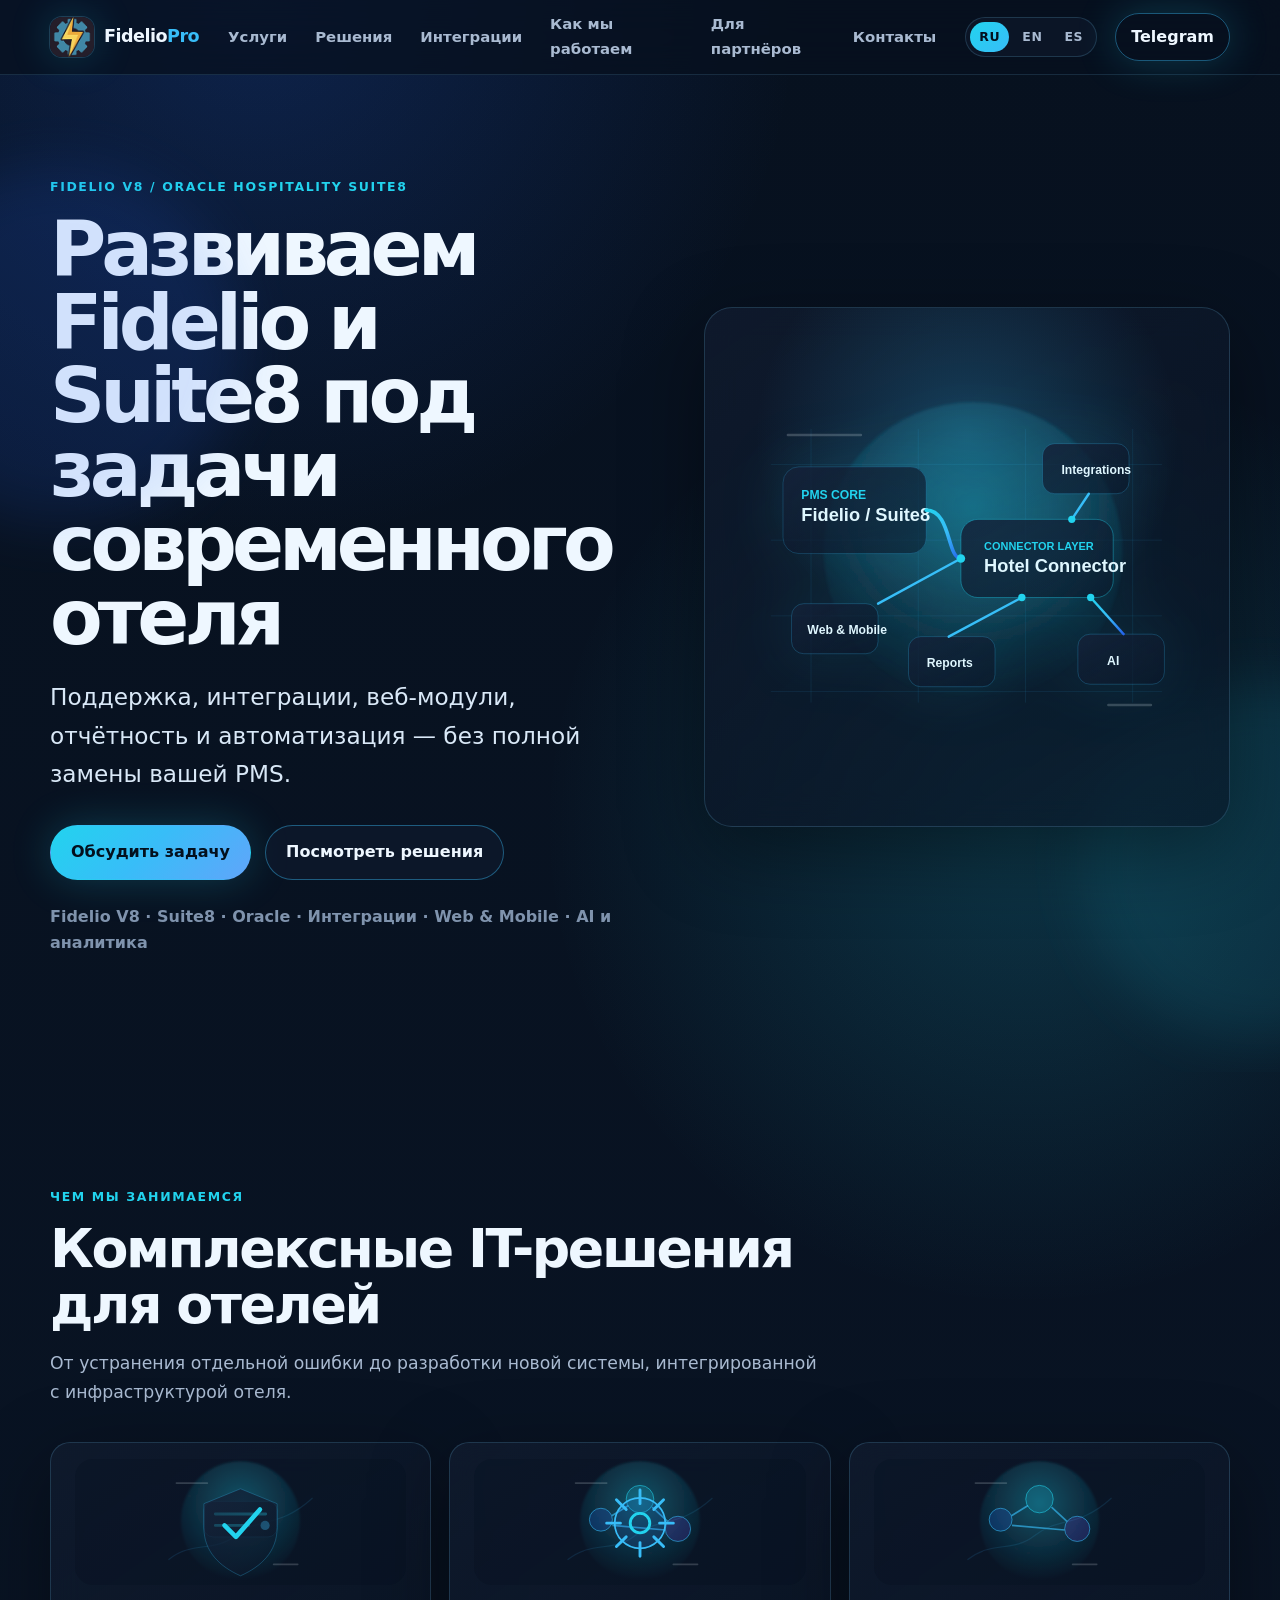
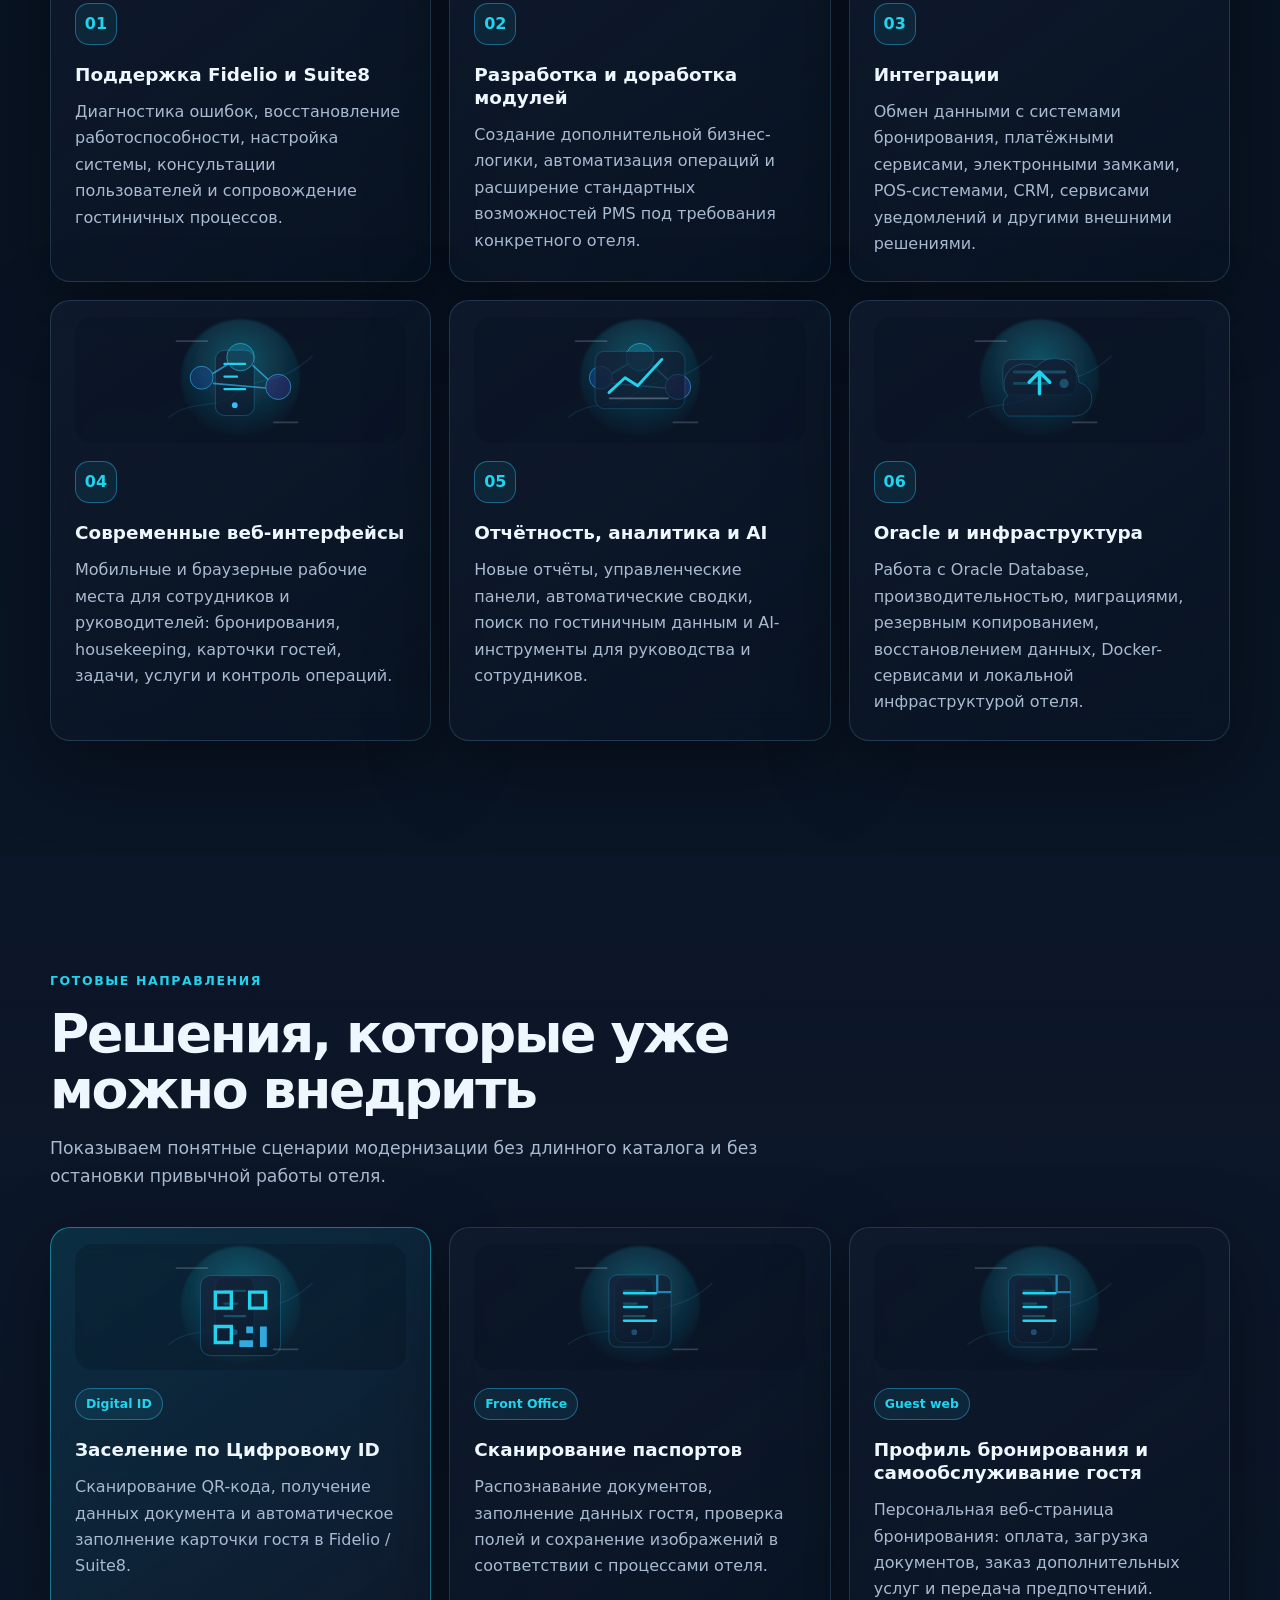
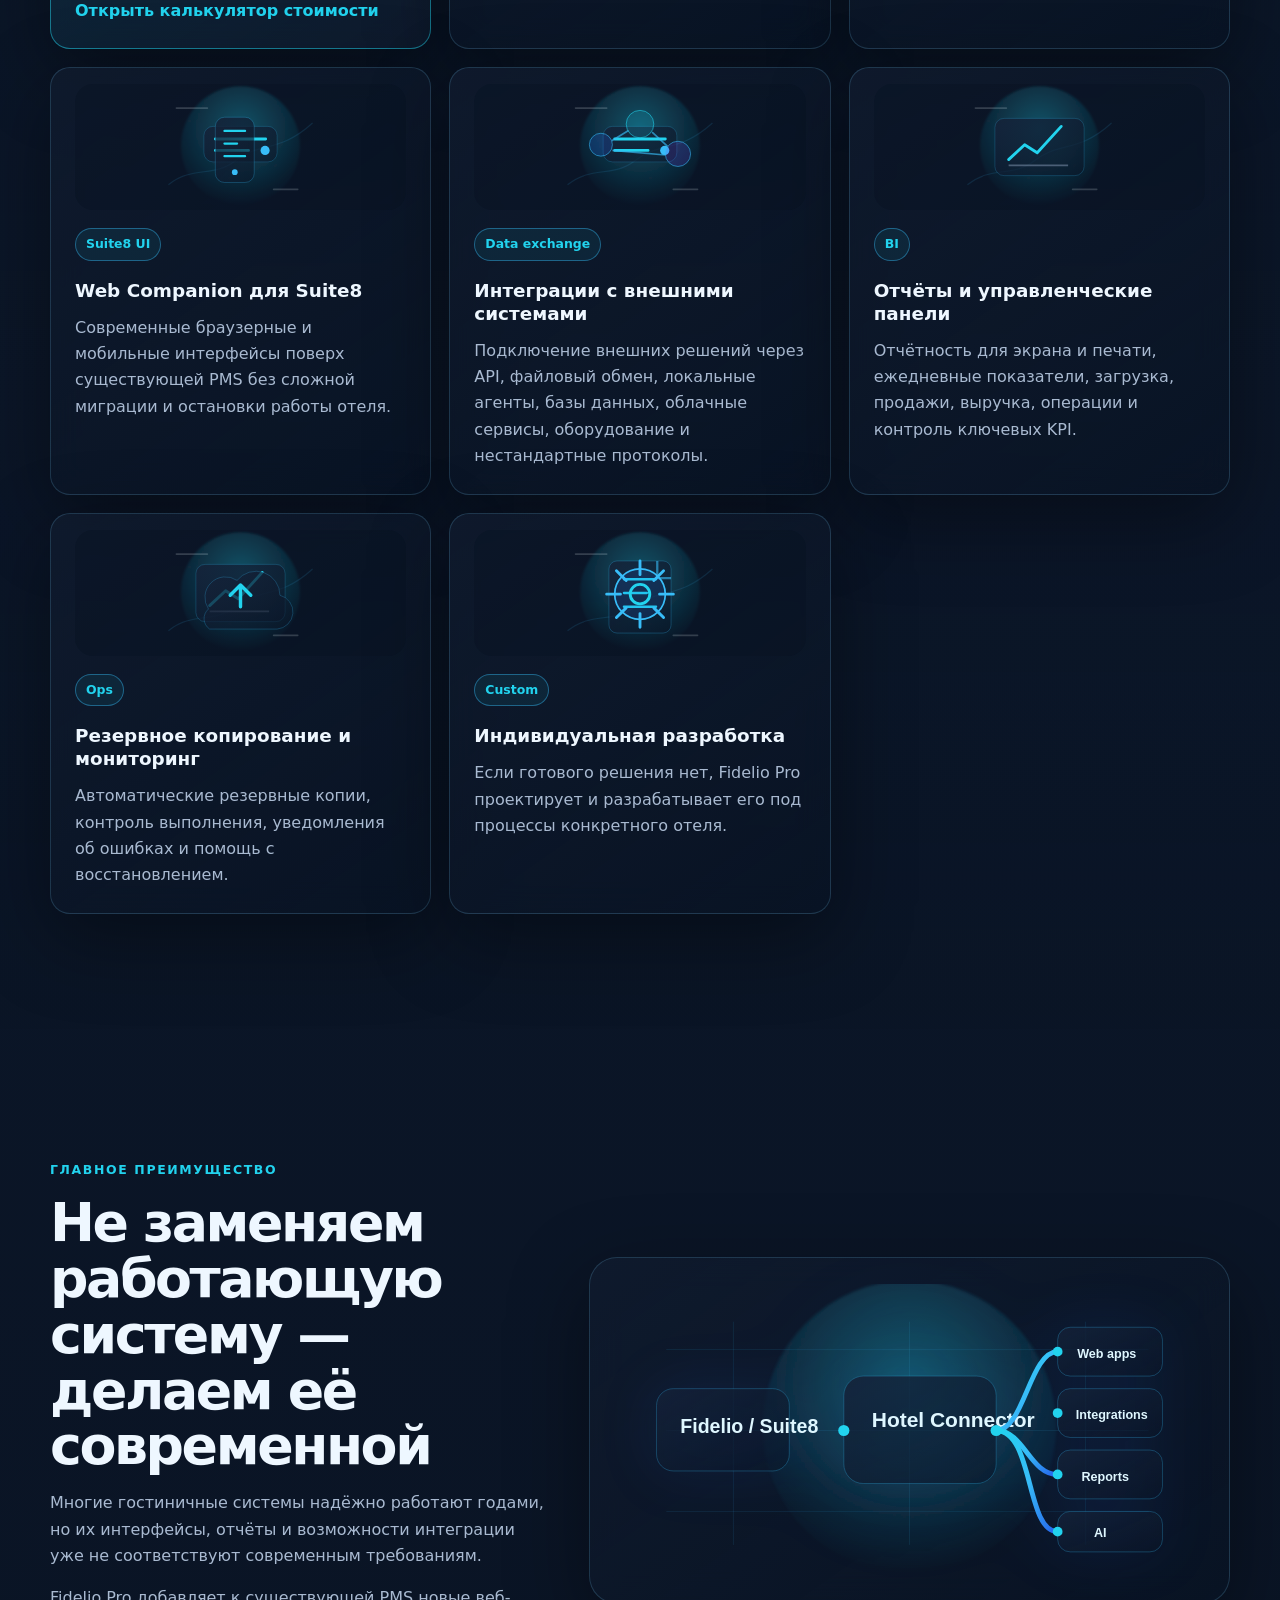
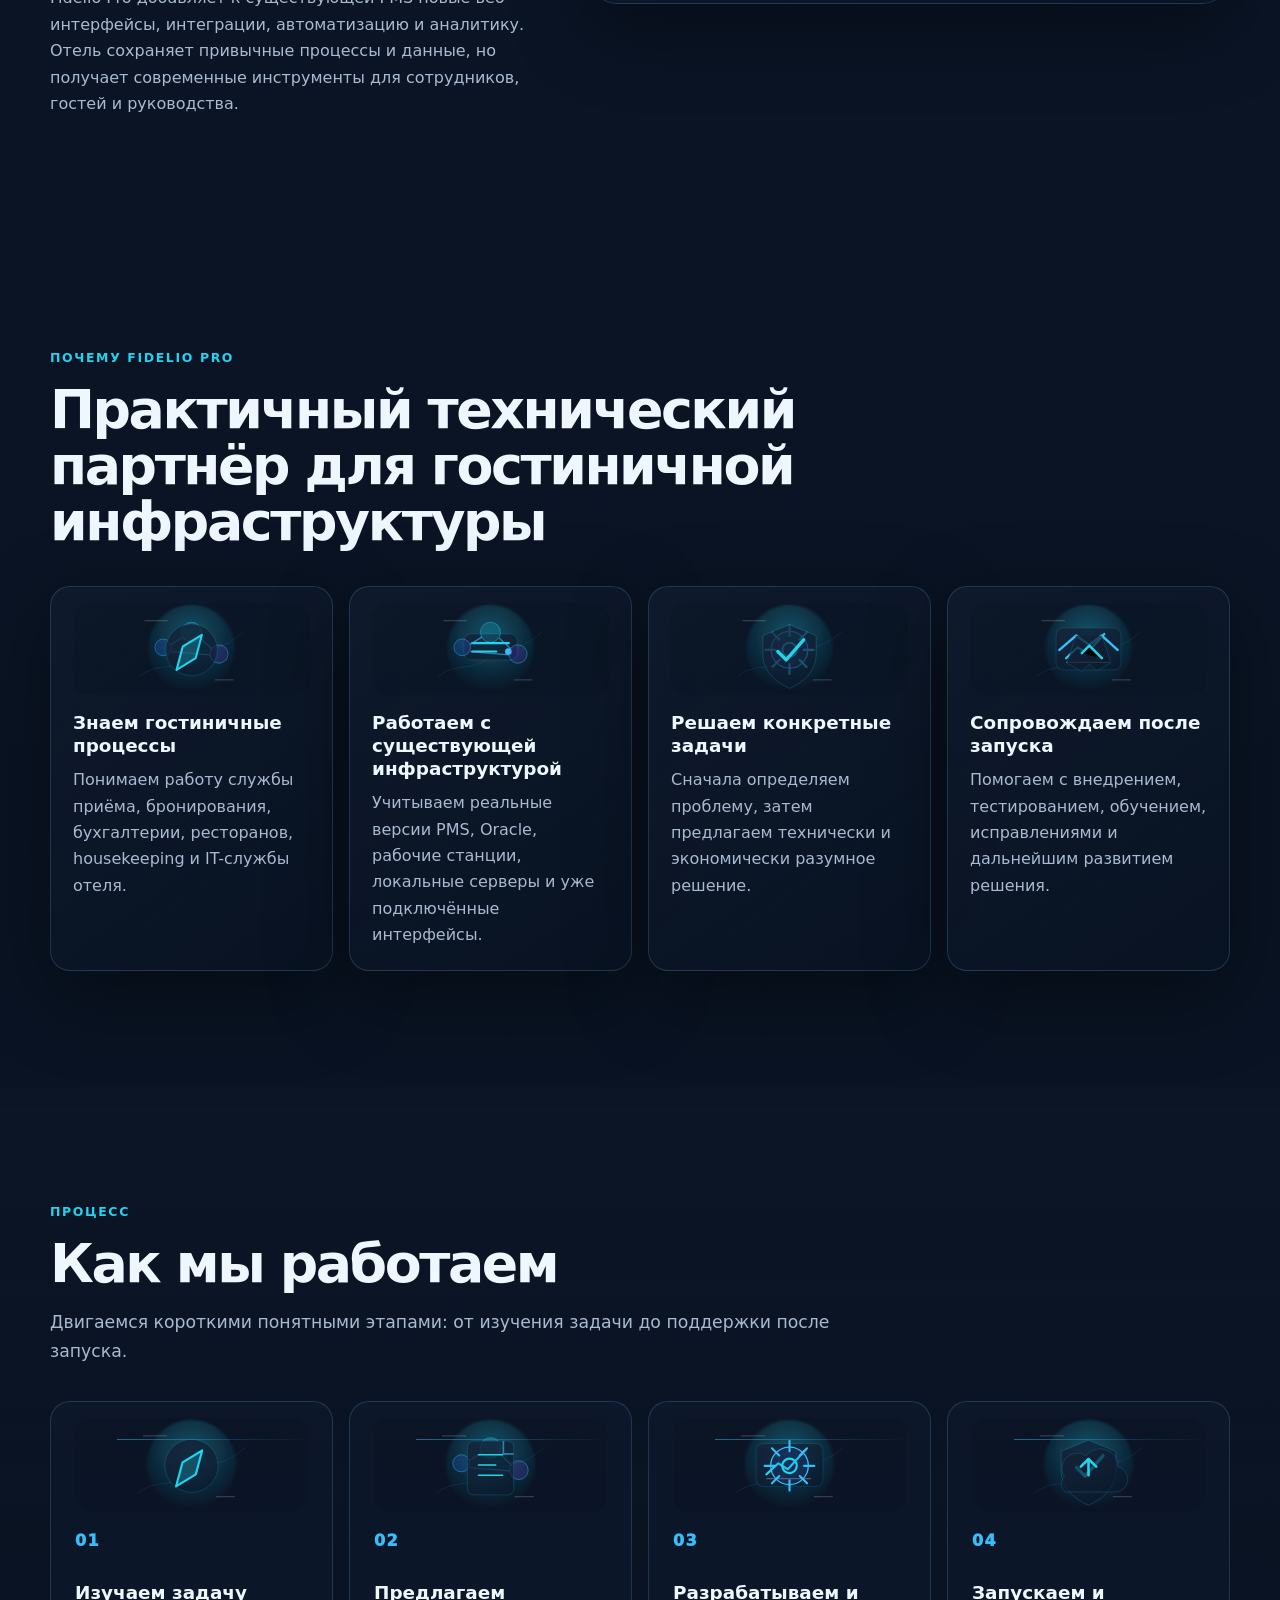
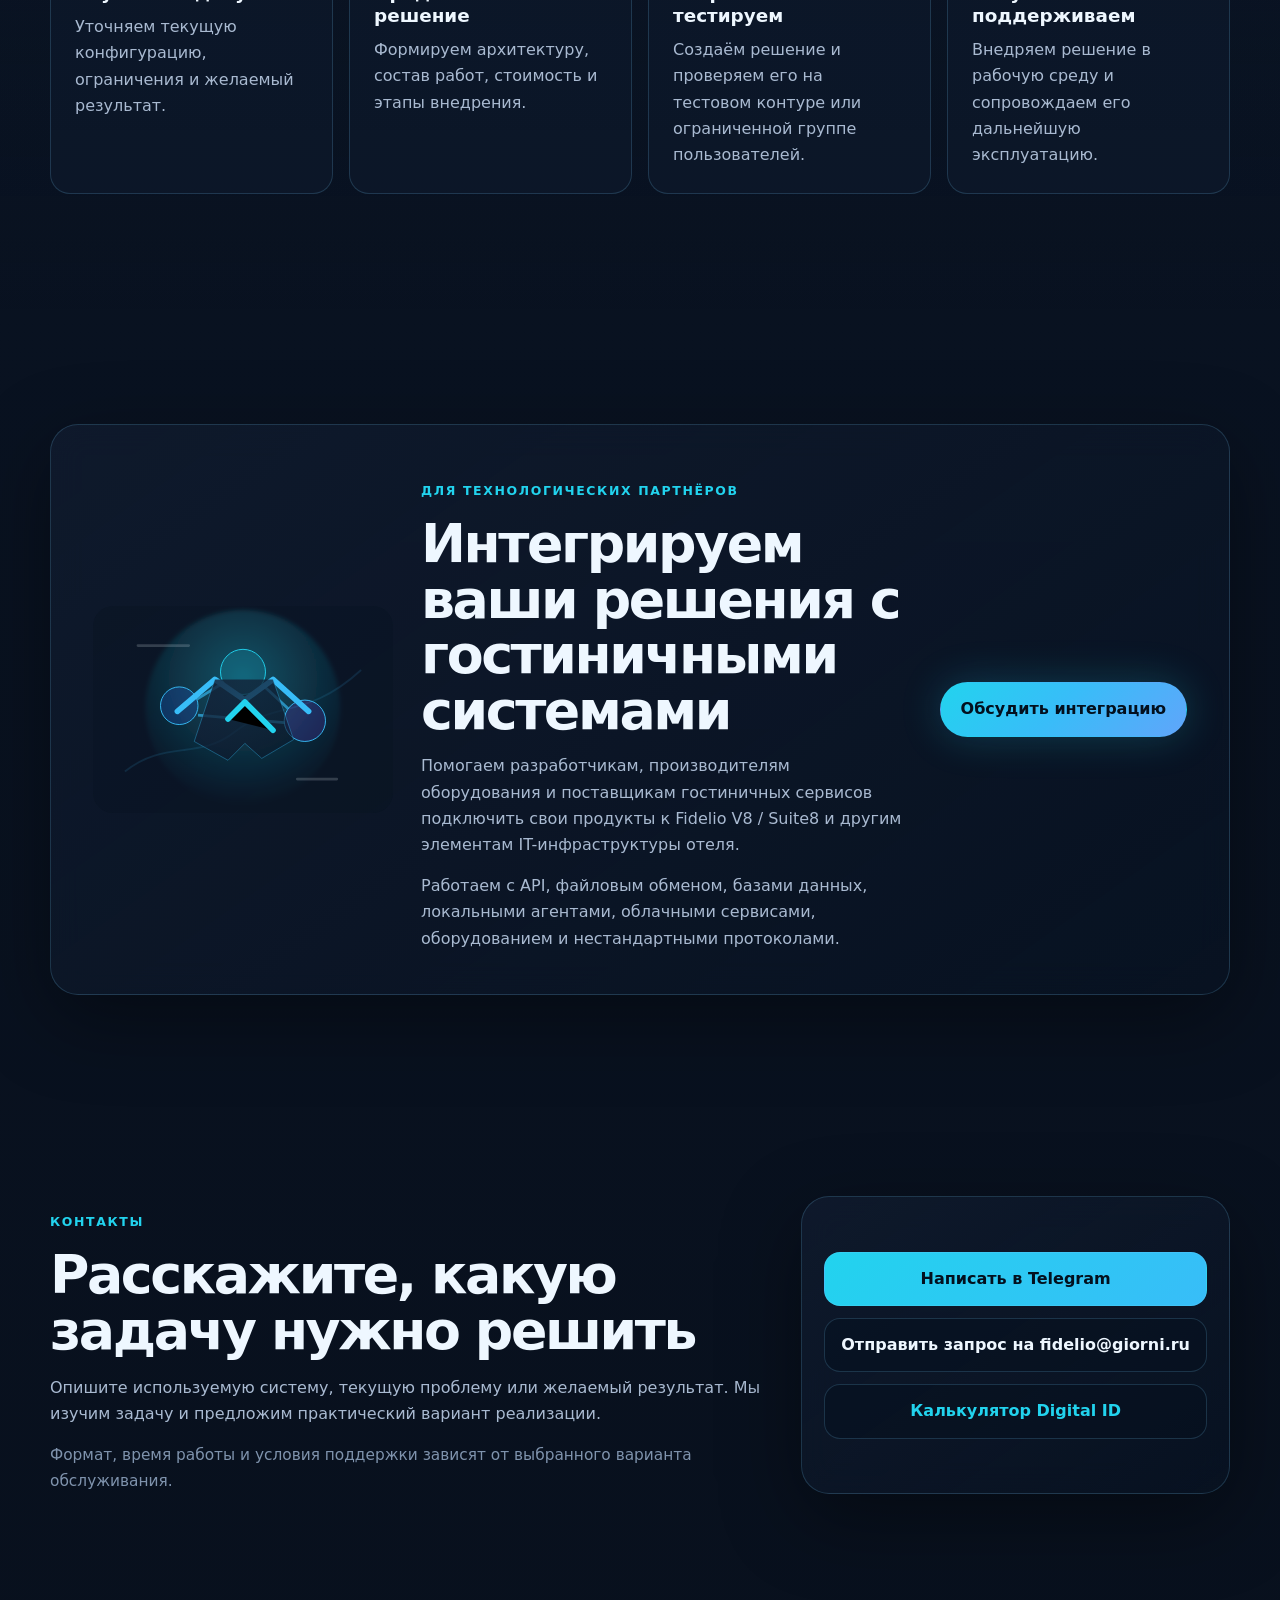
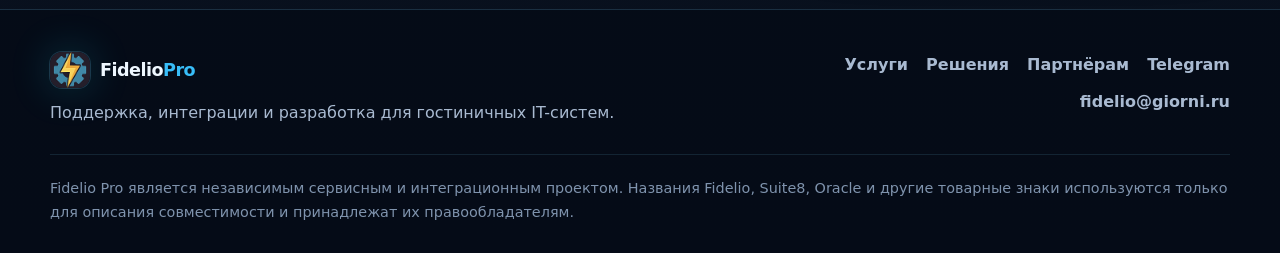
==== commit e3f24a87: "fix: update landing Telegram links" ====
--- a/static/website/index.html
+++ b/static/website/index.html
@@ -41,7 +41,7 @@
         <a href="#contacts">Контакты</a>
       </nav>
       <nav class="language-switcher" aria-label="Выбор языка"><a href="ru/" hreflang="ru" lang="ru" aria-current="page">RU</a><a href="en/" hreflang="en" lang="en">EN</a><a href="es/" hreflang="es" lang="es">ES</a></nav>
-      <a class="header-cta" href="https://t.me/fideliopro" target="_blank" rel="noopener">Telegram</a>
+      <a class="header-cta" href="https://telegram.me/fideliopro" target="_blank" rel="noopener">Telegram</a>
     </div>
   </header>
 
@@ -164,7 +164,7 @@
           <p class="support-note">Формат, время работы и условия поддержки зависят от выбранного варианта обслуживания.</p>
         </div>
         <div class="contact-card" aria-label="Контакты">
-          <a class="contact-link primary" href="https://t.me/fideliopro" target="_blank" rel="noopener">Написать в Telegram</a>
+          <a class="contact-link primary" href="https://telegram.me/fideliopro" target="_blank" rel="noopener">Написать в Telegram</a>
           <a class="contact-link" href="mailto:fidelio@giorni.ru">Отправить запрос на fidelio@giorni.ru</a>
           <a class="contact-link muted" href="digital-id-calculator.html">Калькулятор Digital ID</a>
         </div>
@@ -185,7 +185,7 @@
         <a href="#services">Услуги</a>
         <a href="#solutions">Решения</a>
         <a href="#partners">Партнёрам</a>
-        <a href="https://t.me/fideliopro" target="_blank" rel="noopener">Telegram</a>
+        <a href="https://telegram.me/fideliopro" target="_blank" rel="noopener">Telegram</a>
         <a href="mailto:fidelio@giorni.ru">fidelio@giorni.ru</a>
       </div>
     </div>
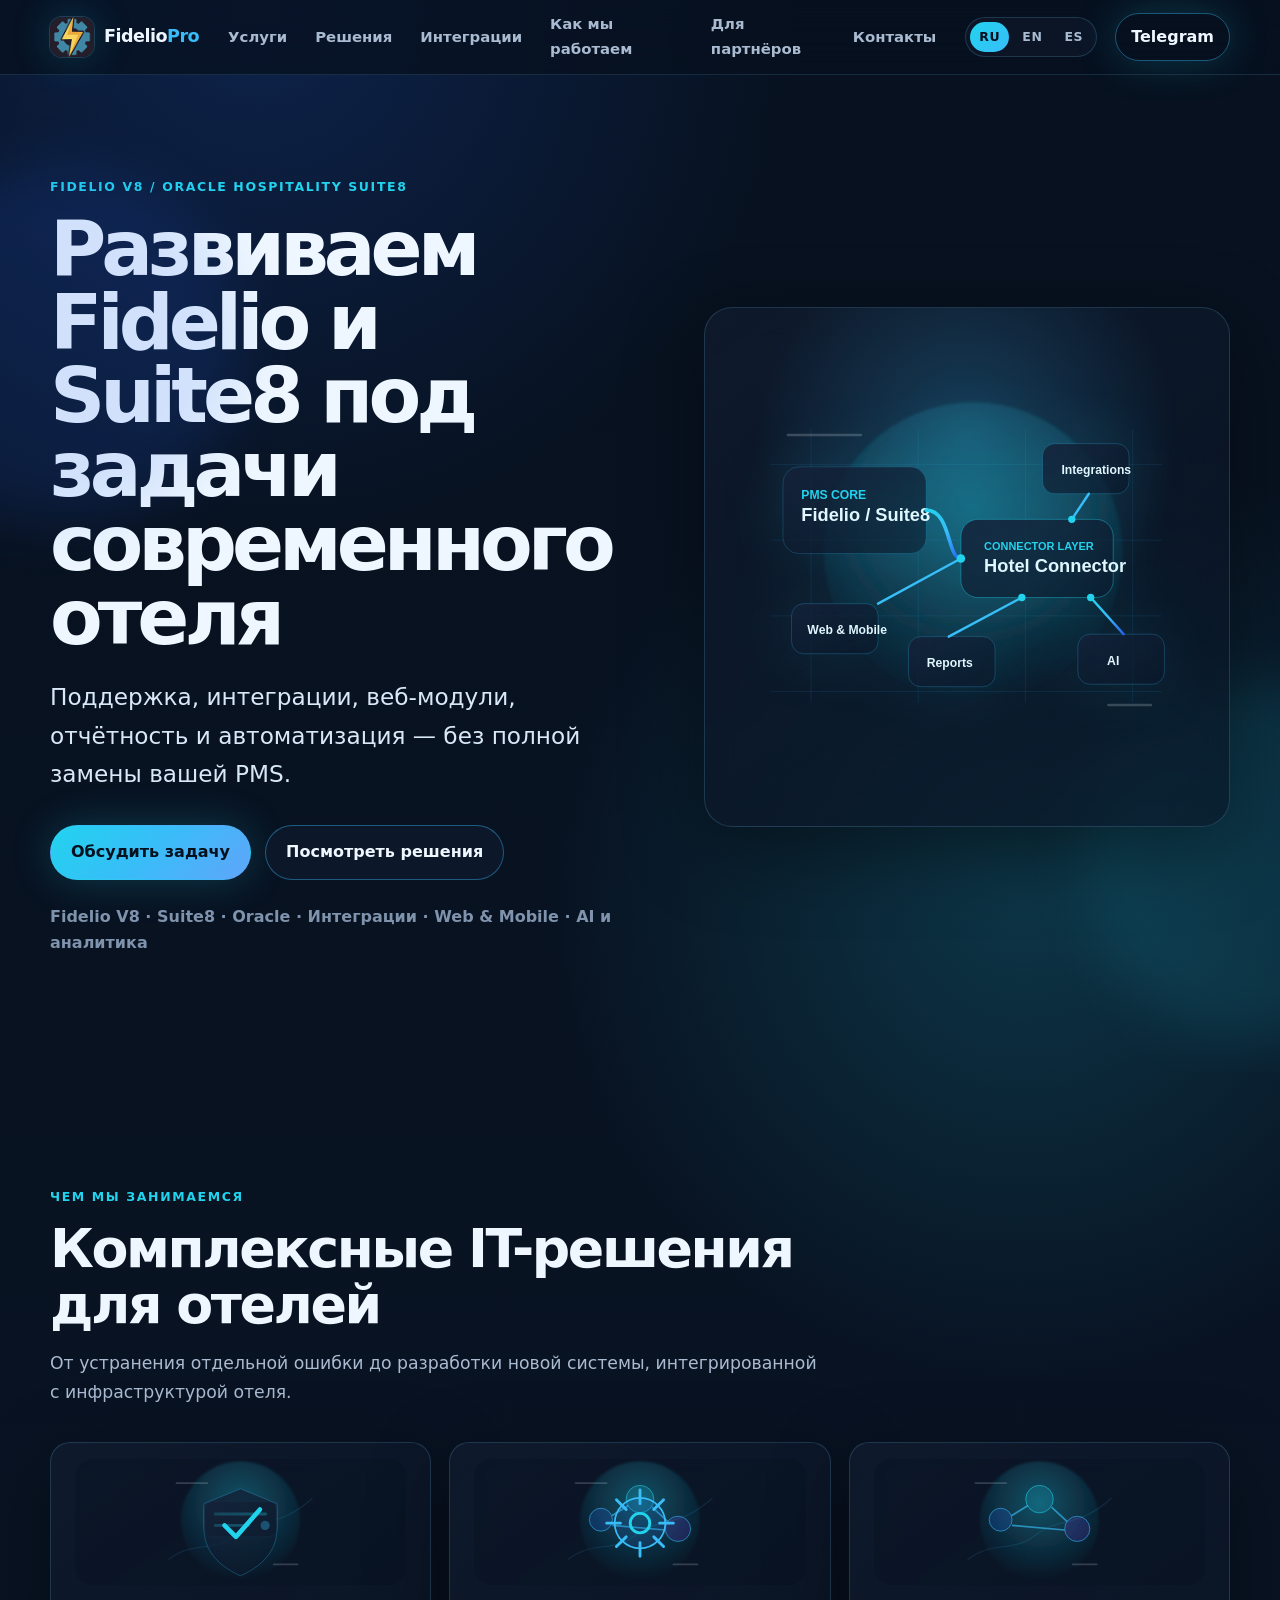
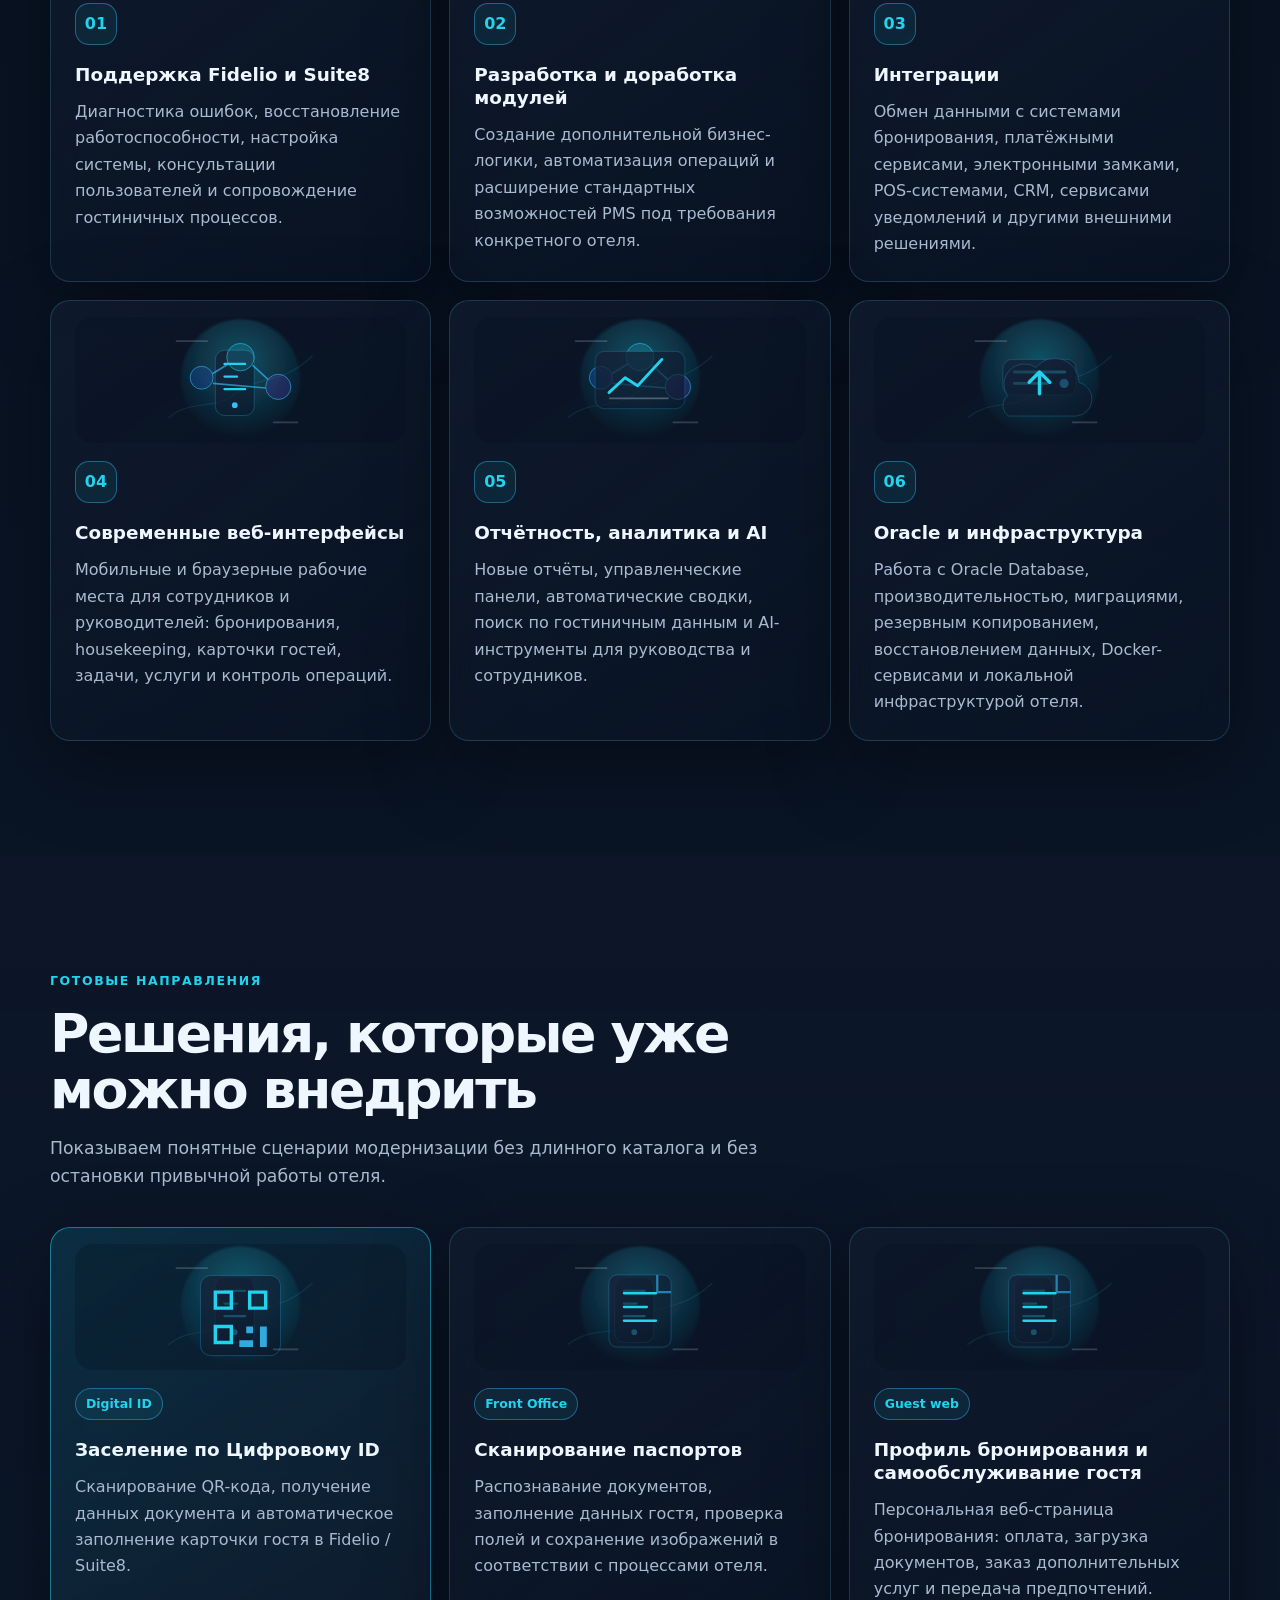
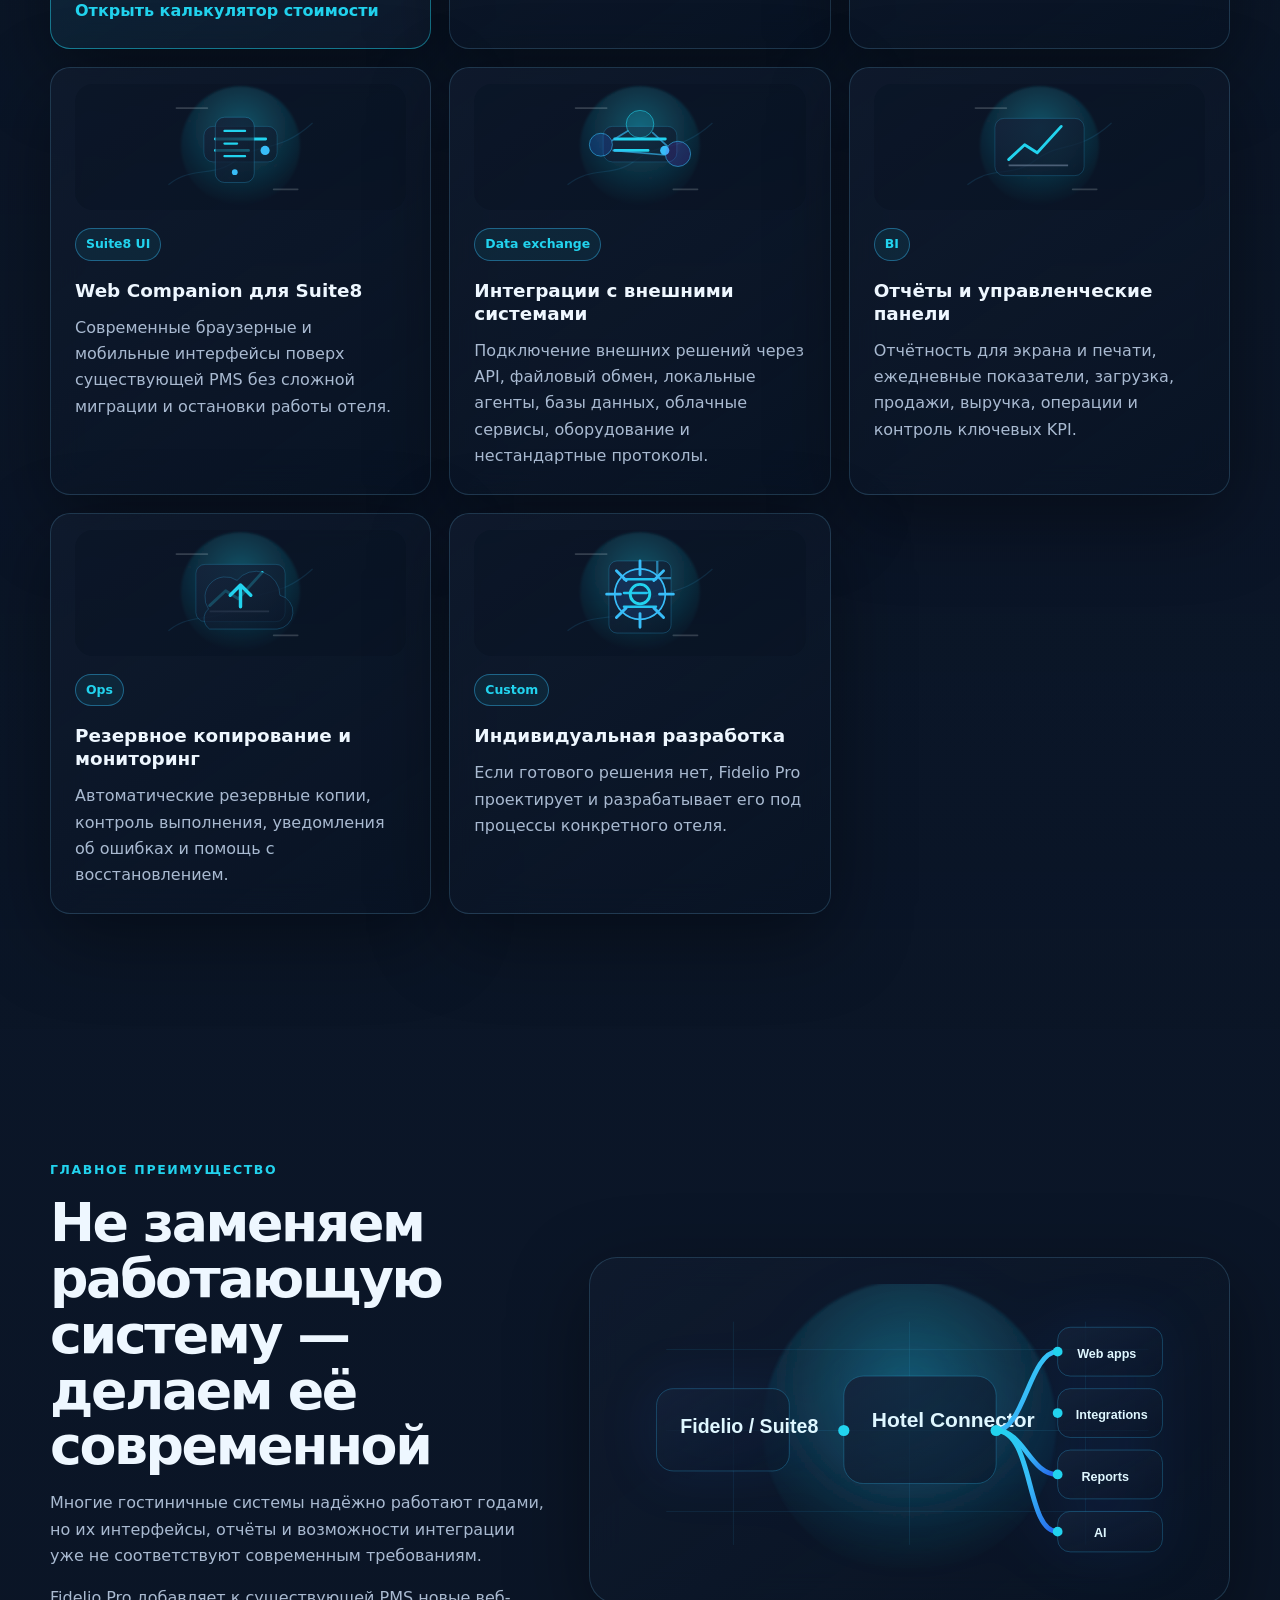
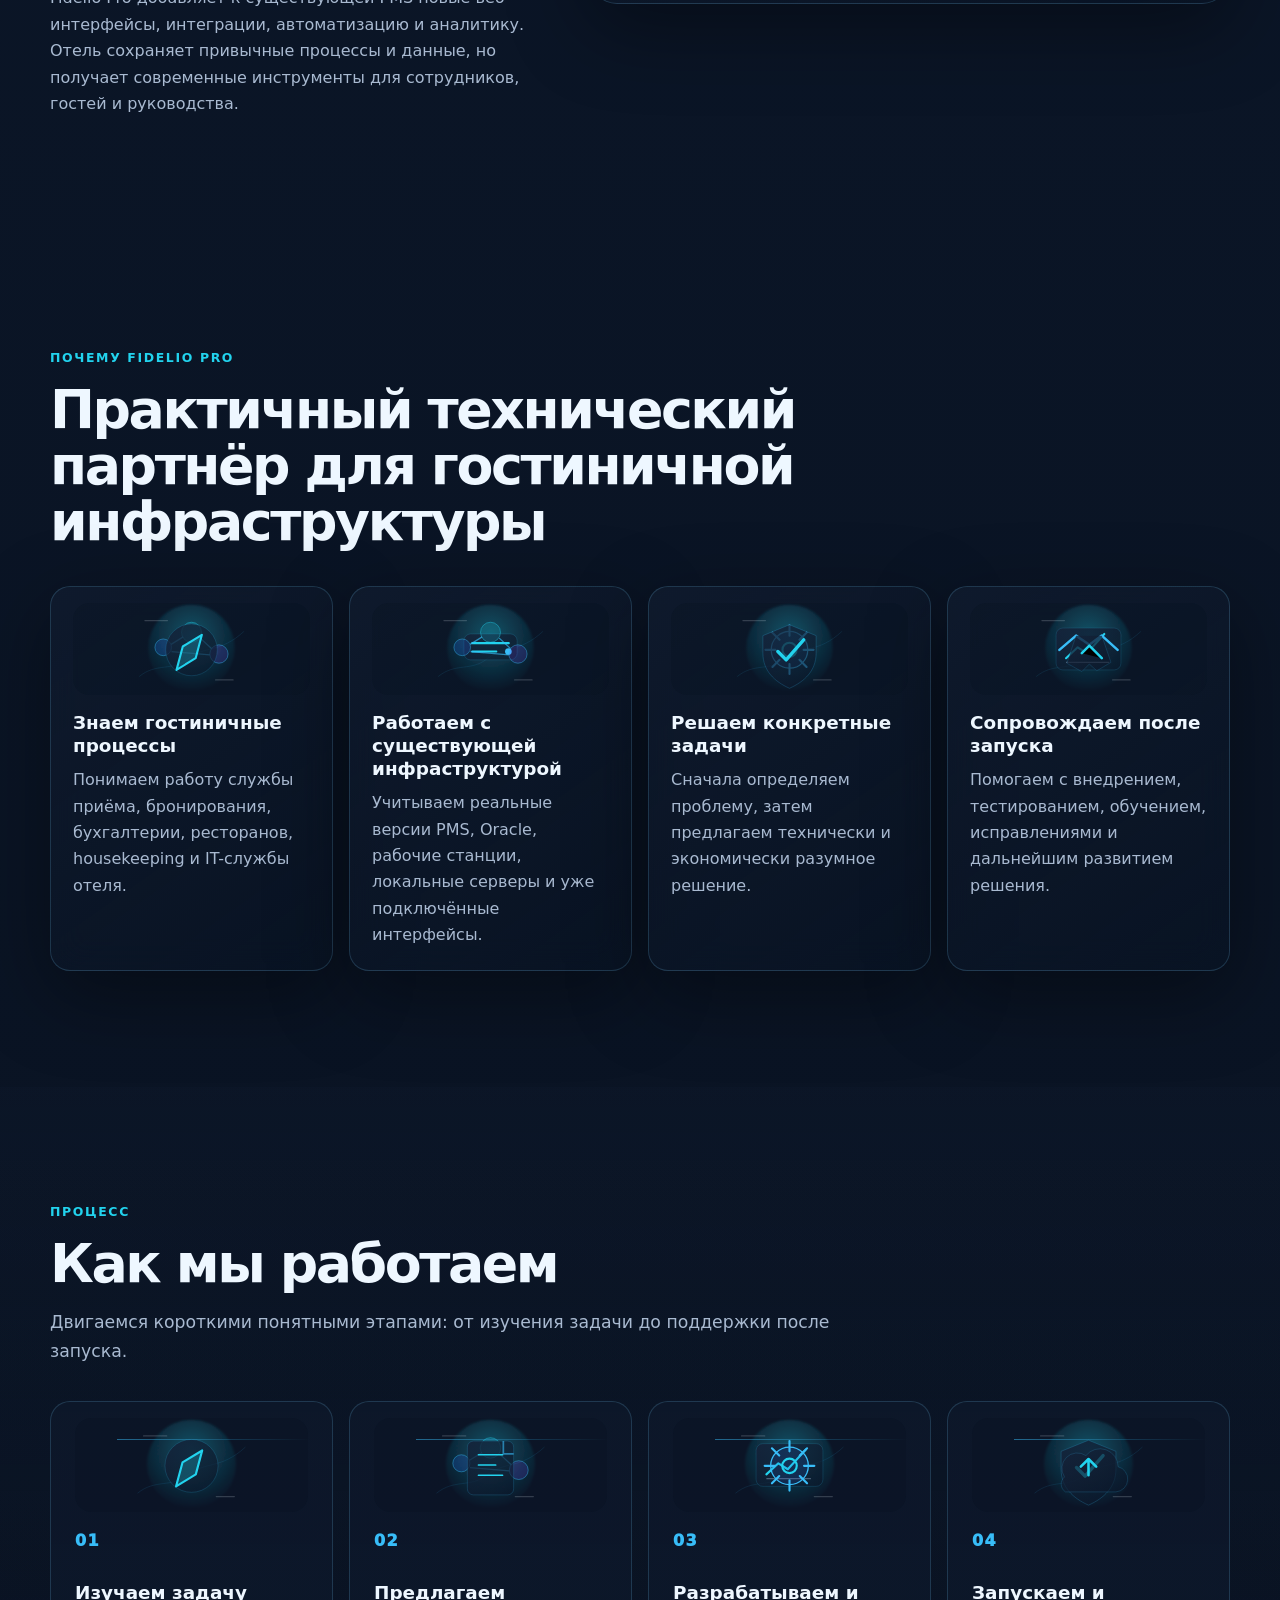
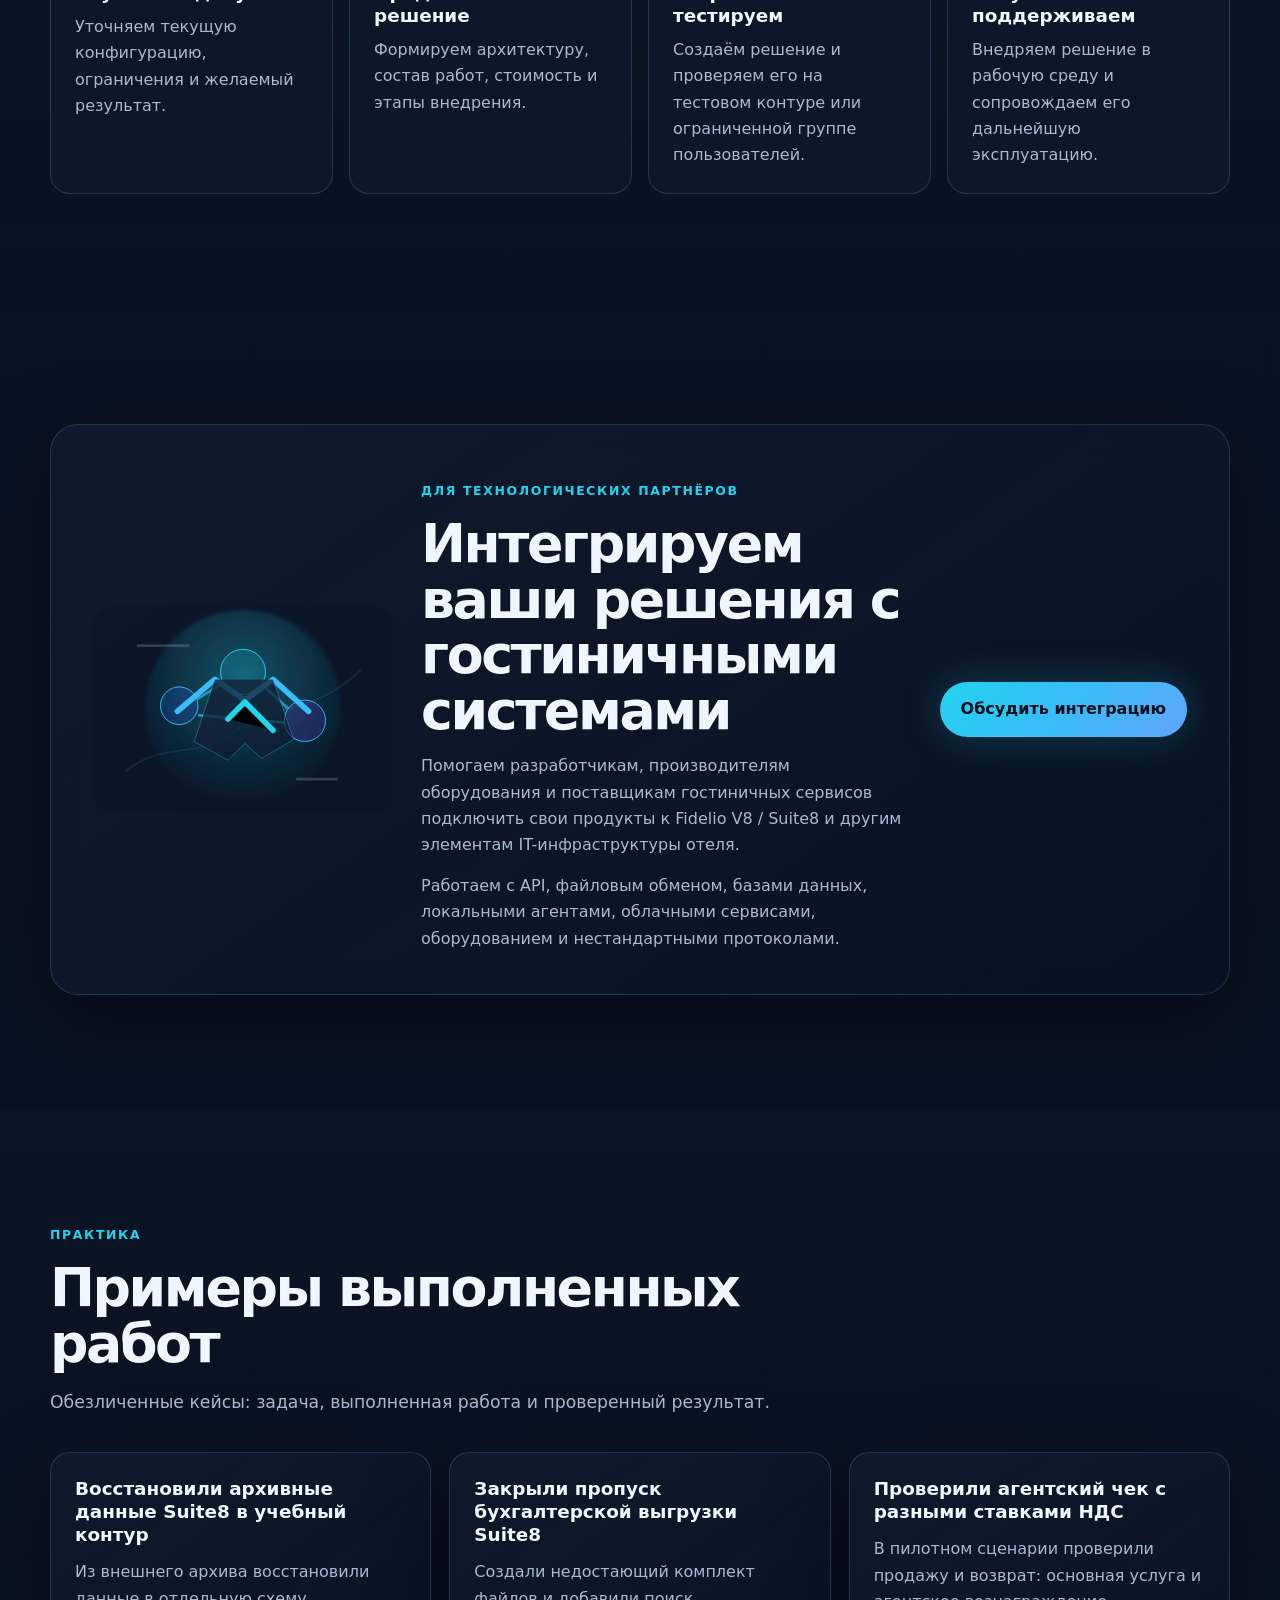
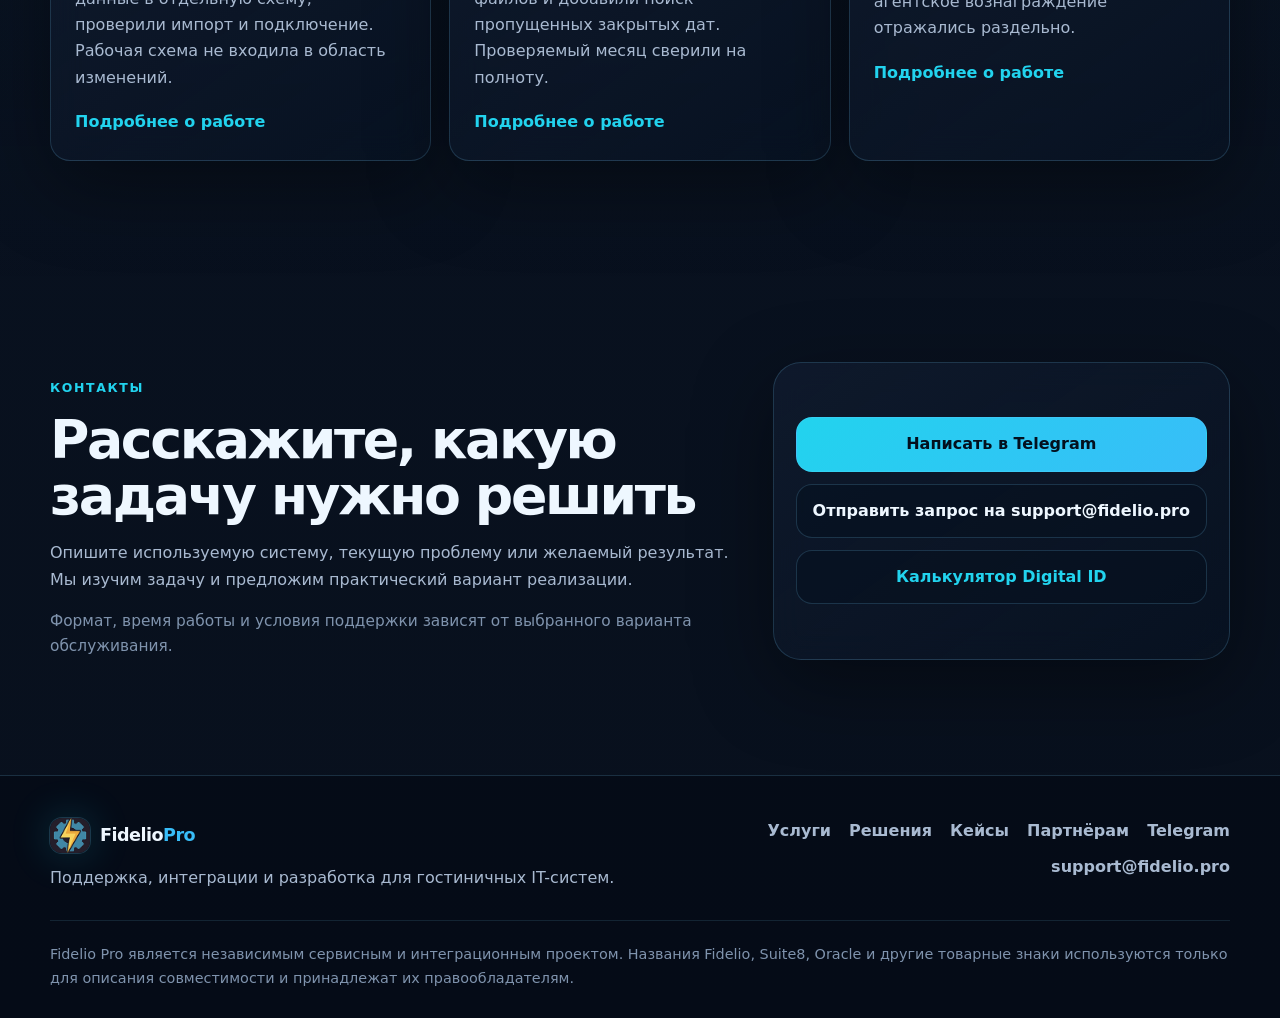
==== commit 882d79c9: "Publish three anonymized Suite8 case studies" ====
--- a/static/website/index.html
+++ b/static/website/index.html
@@ -155,6 +155,17 @@
       </div>
     </section>
 
+    <section class="section section-alt" id="cases" aria-labelledby="cases-title">
+      <div class="container">
+        <div class="section-heading"><p class="eyebrow">Практика</p><h2 id="cases-title">Примеры выполненных работ</h2><p>Обезличенные кейсы: задача, выполненная работа и проверенный результат.</p></div>
+        <div class="card-grid solutions-grid">
+          <article class="card"><h3>Восстановили архивные данные Suite8 в учебный контур</h3><p>Из внешнего архива восстановили данные в отдельную схему, проверили импорт и подключение. Рабочая схема не входила в область изменений.</p><a class="card-link" href="/cases.html#restore">Подробнее о работе</a></article>
+          <article class="card"><h3>Закрыли пропуск бухгалтерской выгрузки Suite8</h3><p>Создали недостающий комплект файлов и добавили поиск пропущенных закрытых дат. Проверяемый месяц сверили на полноту.</p><a class="card-link" href="/cases.html#accounting">Подробнее о работе</a></article>
+          <article class="card"><h3>Проверили агентский чек с разными ставками НДС</h3><p>В пилотном сценарии проверили продажу и возврат: основная услуга и агентское вознаграждение отражались раздельно.</p><a class="card-link" href="/cases.html#fiscal">Подробнее о работе</a></article>
+        </div>
+      </div>
+    </section>
+
     <section class="section final-cta" id="contacts" aria-labelledby="contacts-title">
       <div class="container contact-grid">
         <div>
@@ -165,7 +176,7 @@
         </div>
         <div class="contact-card" aria-label="Контакты">
           <a class="contact-link primary" href="https://telegram.me/fideliopro" target="_blank" rel="noopener">Написать в Telegram</a>
-          <a class="contact-link" href="mailto:fidelio@giorni.ru">Отправить запрос на fidelio@giorni.ru</a>
+          <a class="contact-link" href="mailto:support@fidelio.pro">Отправить запрос на support@fidelio.pro</a>
           <a class="contact-link muted" href="digital-id-calculator.html">Калькулятор Digital ID</a>
         </div>
       </div>
@@ -184,9 +195,10 @@
       <div class="footer-links">
         <a href="#services">Услуги</a>
         <a href="#solutions">Решения</a>
+        <a href="#cases">Кейсы</a>
         <a href="#partners">Партнёрам</a>
         <a href="https://telegram.me/fideliopro" target="_blank" rel="noopener">Telegram</a>
-        <a href="mailto:fidelio@giorni.ru">fidelio@giorni.ru</a>
+        <a href="mailto:support@fidelio.pro">support@fidelio.pro</a>
       </div>
     </div>
     <div class="container legal">
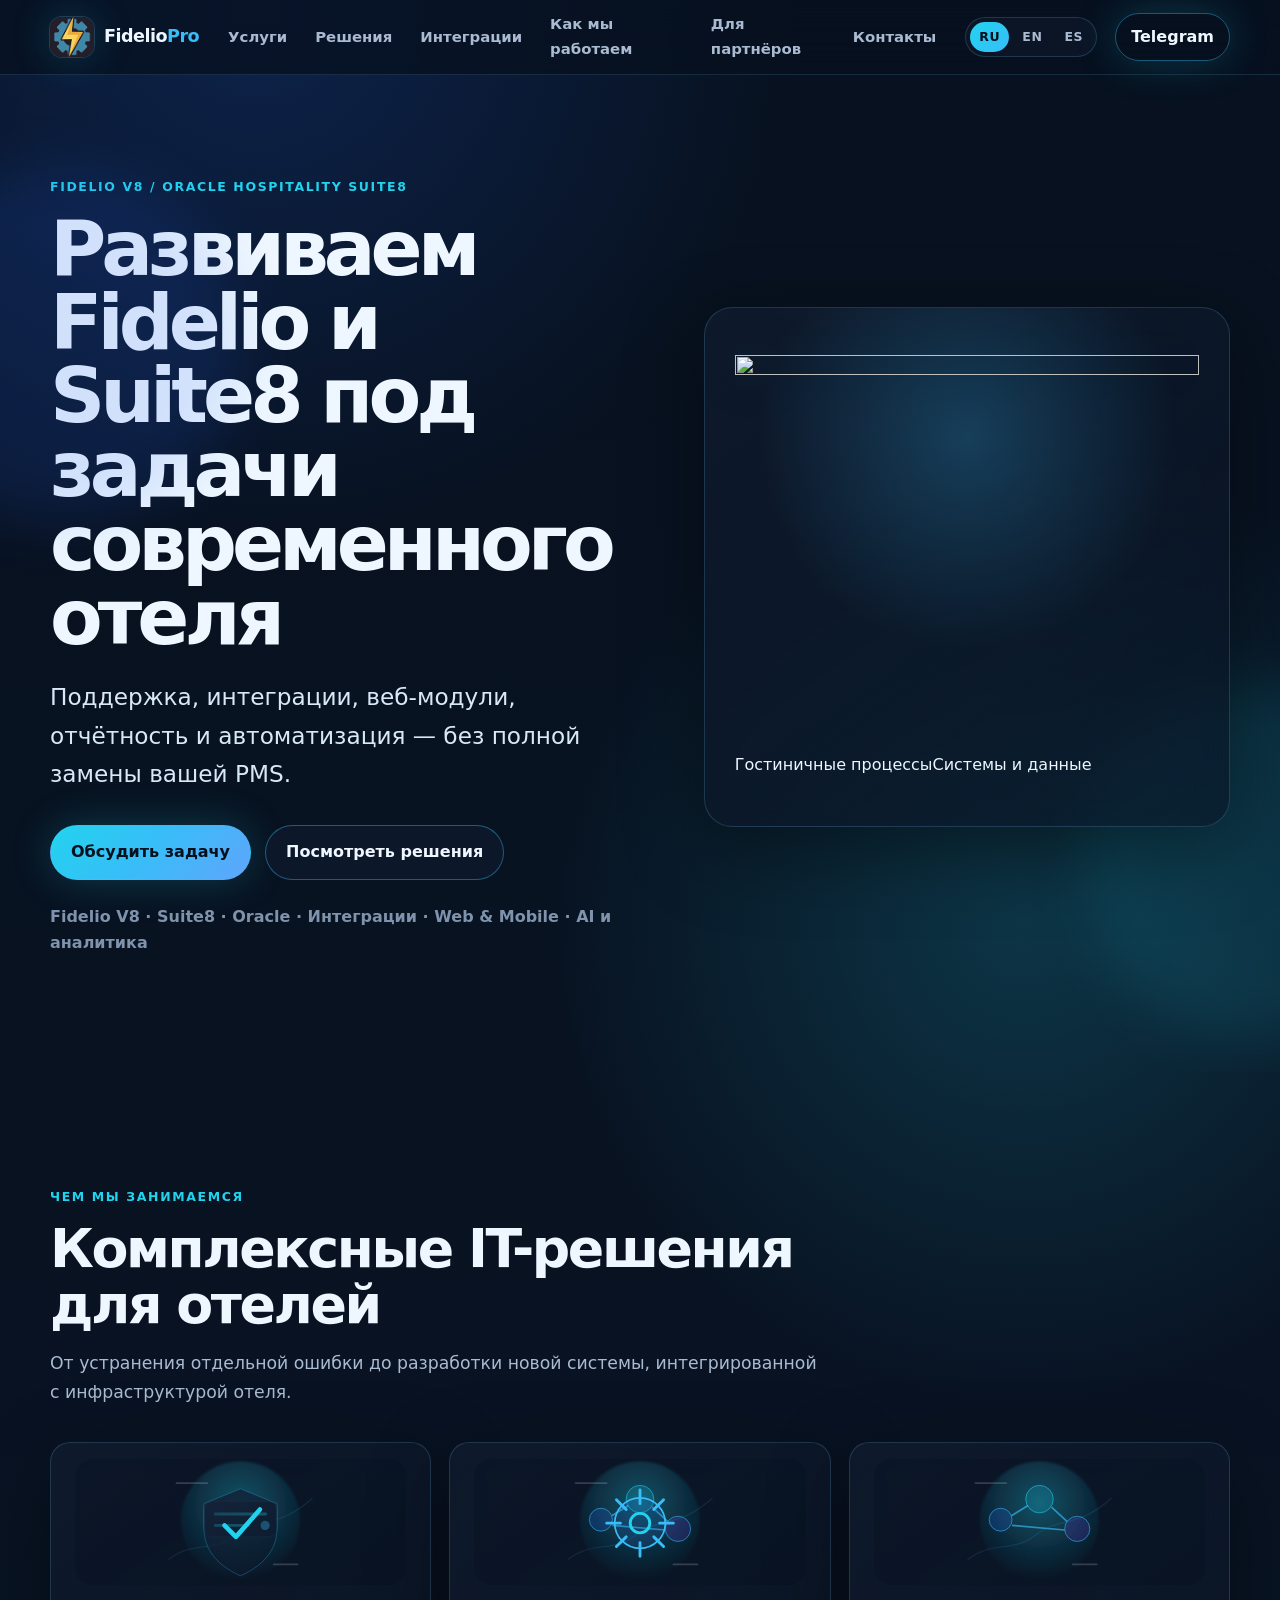
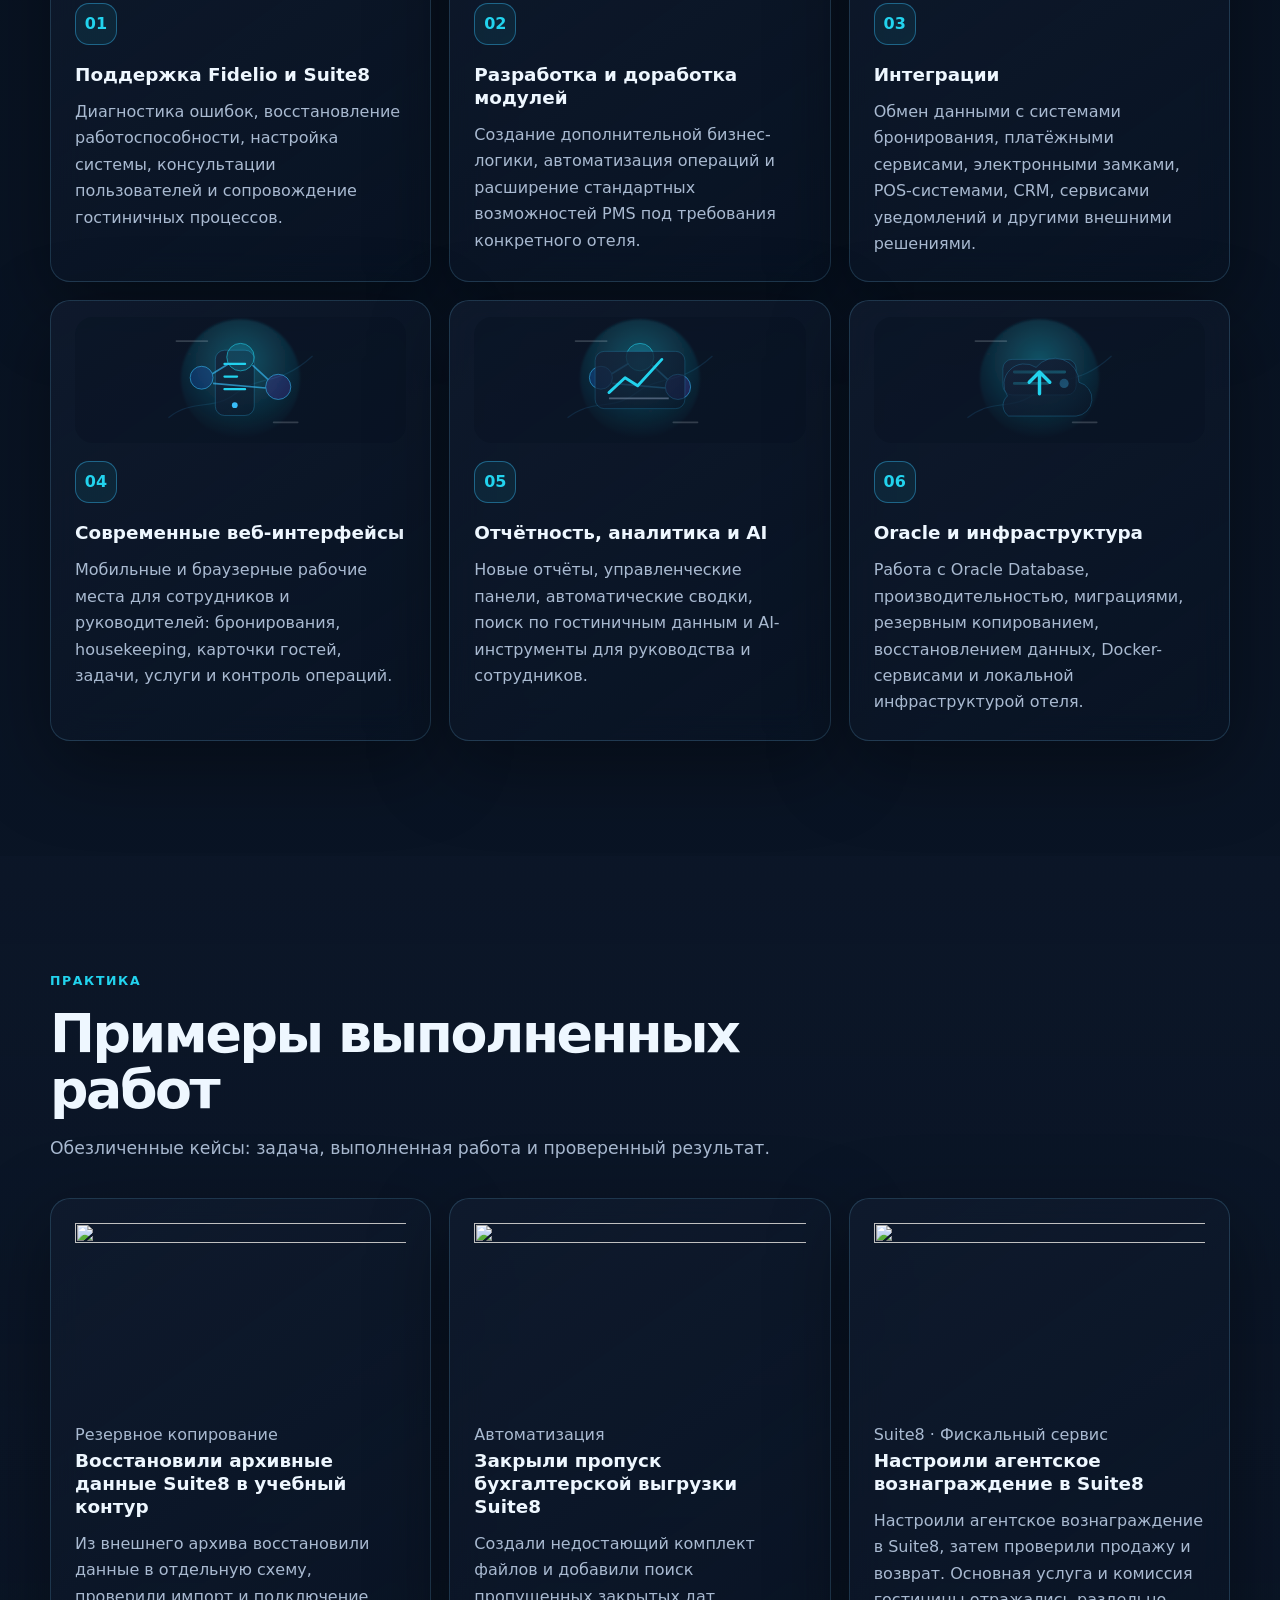
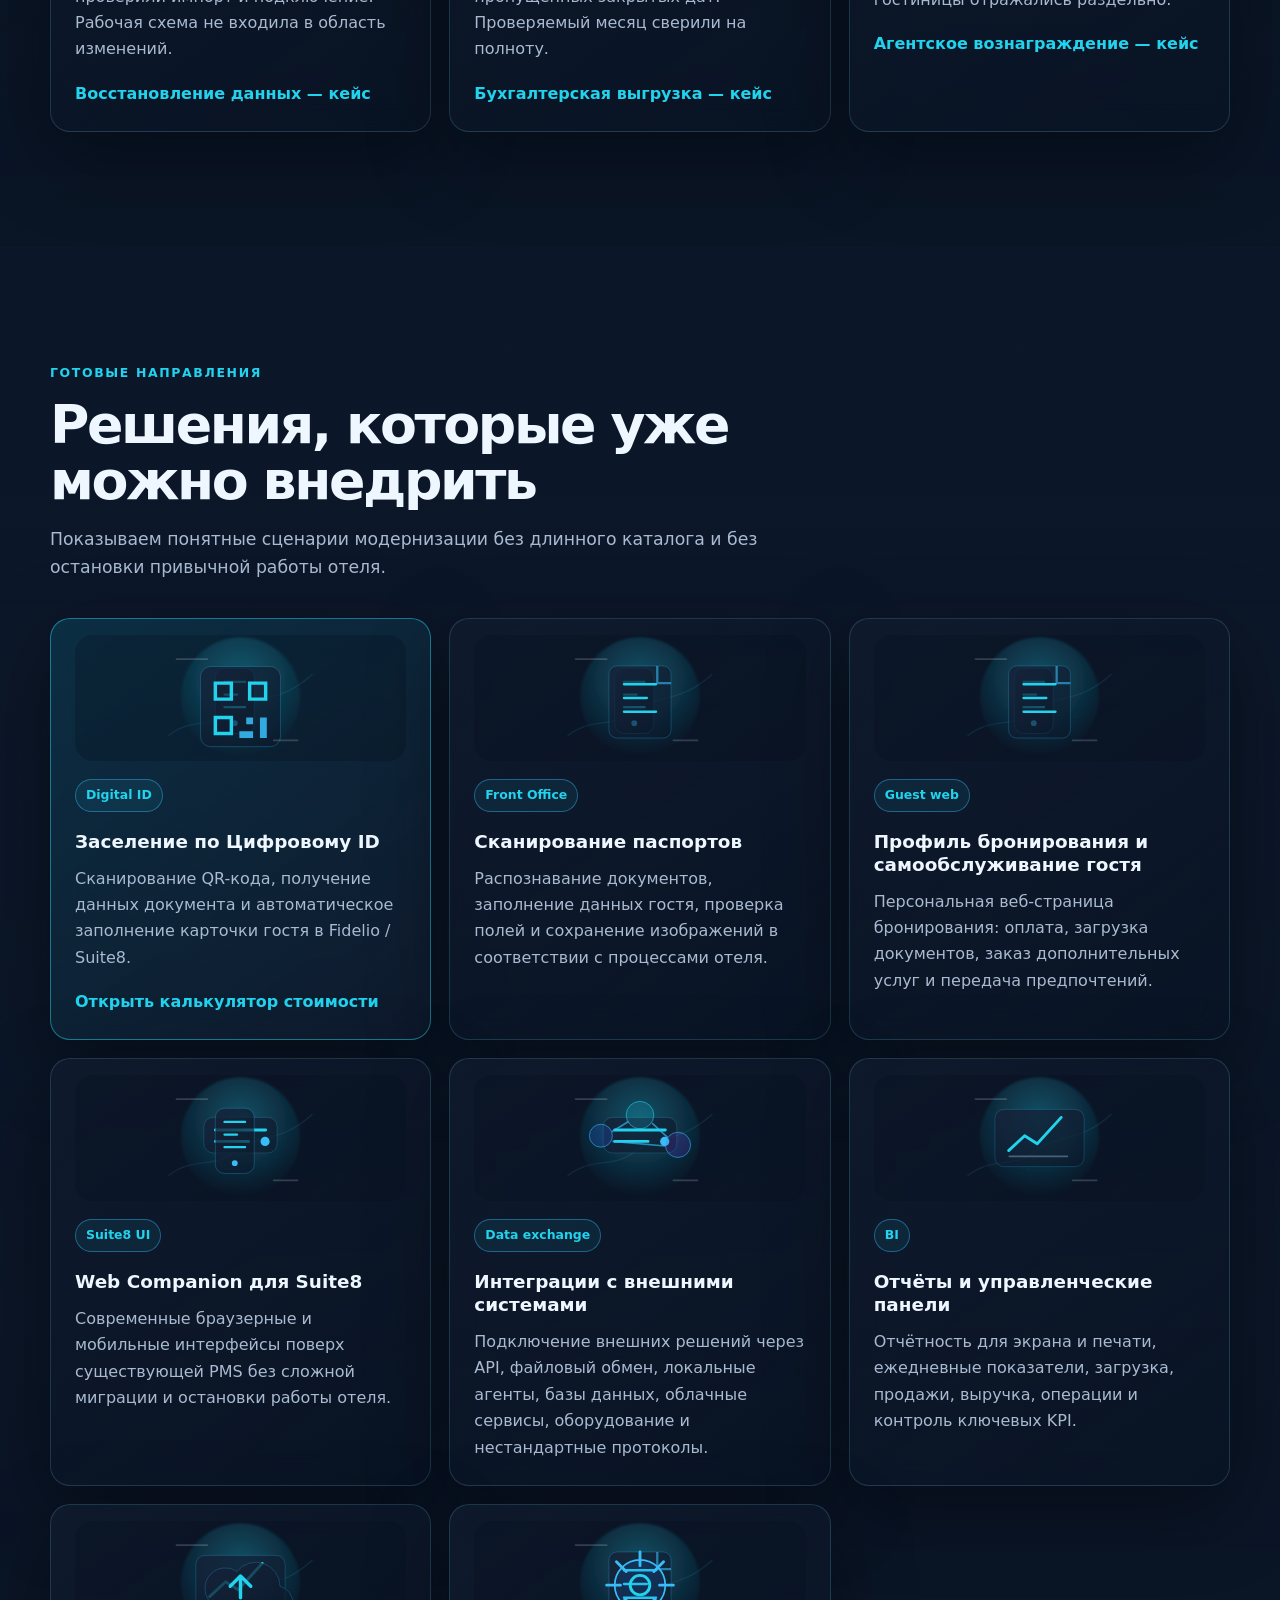
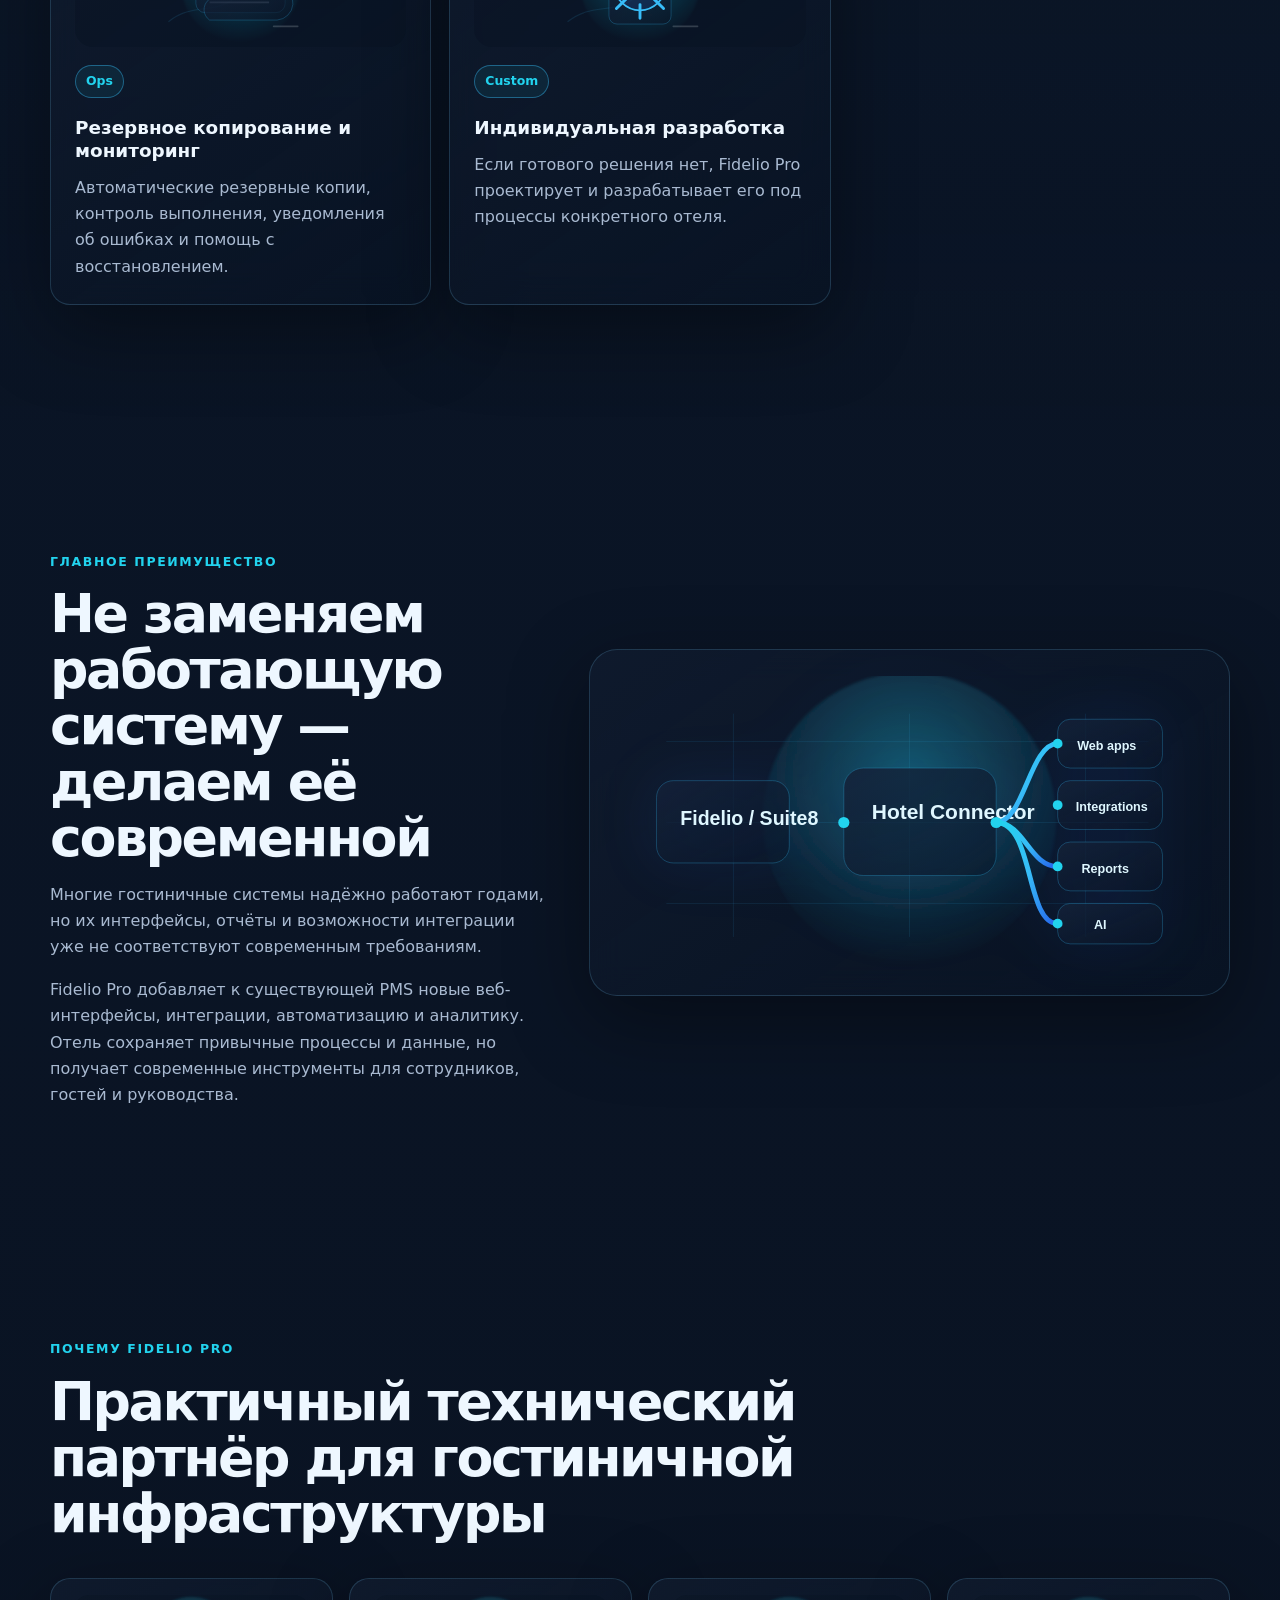
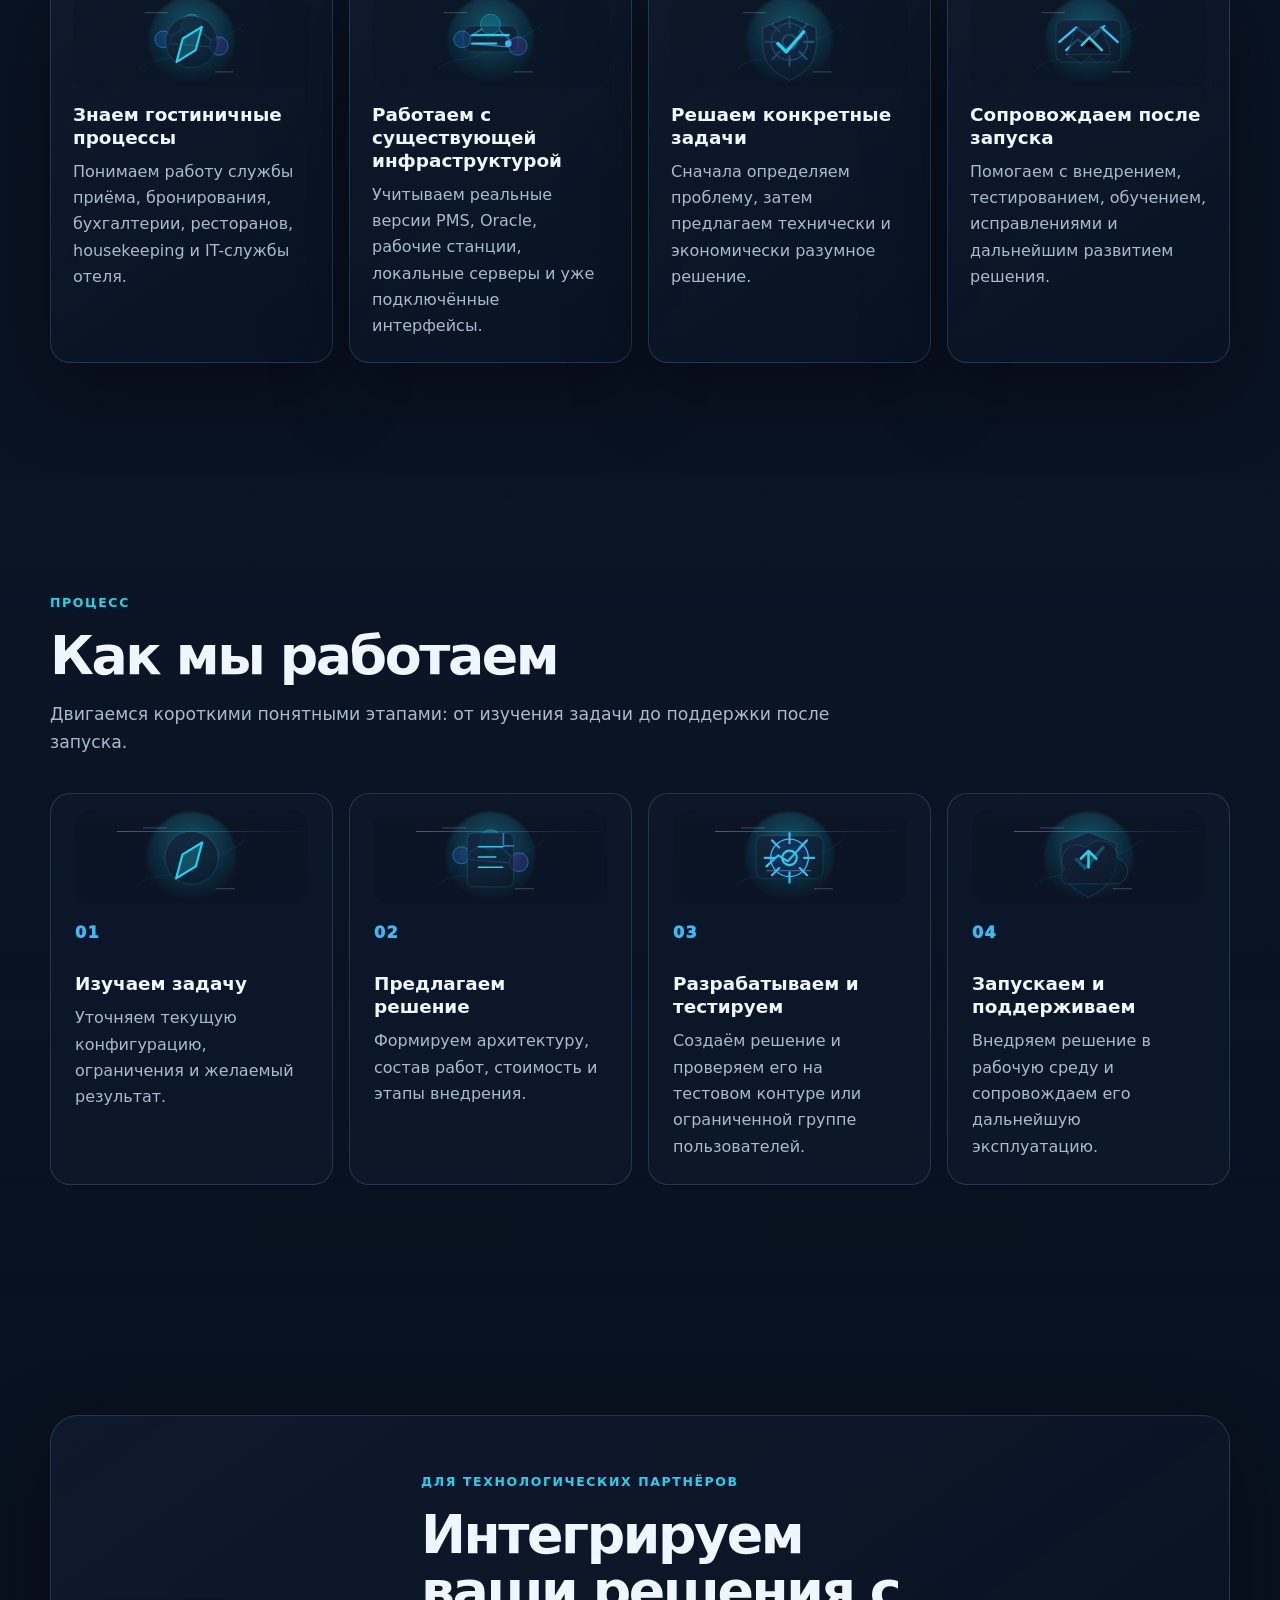
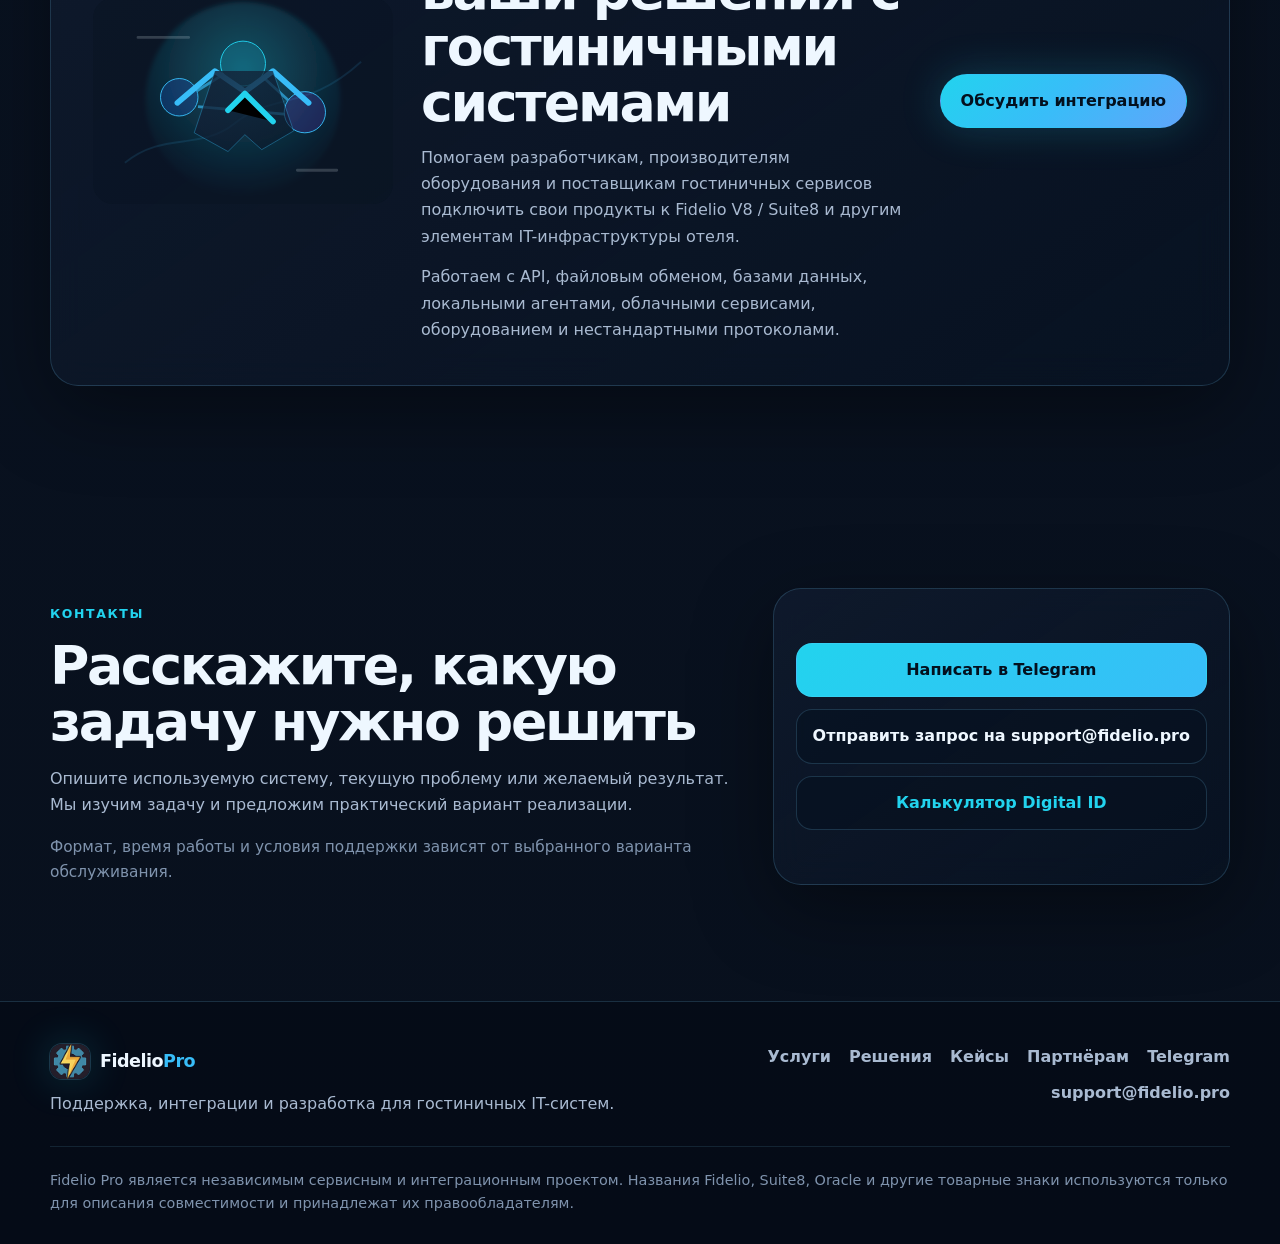
==== commit 0d24382b: "Refine website editorial design and clarify agent remuneration setup" ====
--- a/static/website/index.html
+++ b/static/website/index.html
@@ -19,6 +19,7 @@
   <link rel="shortcut icon" href="img/favicon.ico" type="image/x-icon" />
   <link rel="icon" href="images/logo-100x89.png" type="image/png" />
   <link rel="stylesheet" href="css/landing-v2.css" />
+  <link rel="stylesheet" href="/css/editorial.css?v=1" />
 </head>
 <body>
   <a class="skip-link" href="#main">Перейти к содержанию</a>
@@ -61,7 +62,8 @@
           <p class="hero-stack">Fidelio V8 · Suite8 · Oracle · Интеграции · Web &amp; Mobile · AI и аналитика</p>
         </div>
         <div class="hero-panel visual-panel">
-          <img class="hero-illustration" src="images/landing-v2/hero-system.svg" alt="Схема модернизации PMS: Fidelio / Suite8, Hotel Connector, веб-интерфейсы, интеграции, отчёты и AI" width="760" height="560" decoding="async" fetchpriority="high" />
+          <img class="hero-illustration" src="/images/editorial/hotel-systems.svg" alt="" width="760" height="620" decoding="async" fetchpriority="high" />
+          <div class="hero-caption" aria-hidden="true"><span>Гостиничные процессы</span><span>Системы и данные</span></div>
         </div>
       </div>
     </section>
@@ -80,6 +82,17 @@
           <article class="card"><img class="card-visual" src="images/landing-v2/service-web-interfaces.svg" alt="Мобильные и браузерные рабочие места" width="320" height="220" loading="lazy" decoding="async" /><span class="card-icon">04</span><h3>Современные веб-интерфейсы</h3><p>Мобильные и браузерные рабочие места для сотрудников и руководителей: бронирования, housekeeping, карточки гостей, задачи, услуги и контроль операций.</p></article>
           <article class="card"><img class="card-visual" src="images/landing-v2/service-analytics-ai.svg" alt="Управленческие панели и AI-инструменты" width="320" height="220" loading="lazy" decoding="async" /><span class="card-icon">05</span><h3>Отчётность, аналитика и AI</h3><p>Новые отчёты, управленческие панели, автоматические сводки, поиск по гостиничным данным и AI-инструменты для руководства и сотрудников.</p></article>
           <article class="card"><img class="card-visual" src="images/landing-v2/service-oracle-infra.svg" alt="Oracle Database, резервное копирование и инфраструктура" width="320" height="220" loading="lazy" decoding="async" /><span class="card-icon">06</span><h3>Oracle и инфраструктура</h3><p>Работа с Oracle Database, производительностью, миграциями, резервным копированием, восстановлением данных, Docker-сервисами и локальной инфраструктурой отеля.</p></article>
+        </div>
+      </div>
+    </section>
+
+    <section class="section section-alt" id="cases" aria-labelledby="cases-title">
+      <div class="container">
+        <div class="section-heading"><p class="eyebrow">Практика</p><h2 id="cases-title">Примеры выполненных работ</h2><p>Обезличенные кейсы: задача, выполненная работа и проверенный результат.</p></div>
+        <div class="card-grid case-index">
+          <article class="card"><img class="case-art" src="/images/editorial/case-restore.svg" alt="" width="640" height="360" loading="lazy" decoding="async" /><div><p class="case-category">Резервное копирование</p><h3>Восстановили архивные данные Suite8 в учебный контур</h3><p>Из внешнего архива восстановили данные в отдельную схему, проверили импорт и подключение. Рабочая схема не входила в область изменений.</p><a class="card-link" href="/cases.html#restore">Восстановление данных — кейс</a></div></article>
+          <article class="card"><img class="case-art" src="/images/editorial/case-accounting.svg" alt="" width="640" height="360" loading="lazy" decoding="async" /><div><p class="case-category">Автоматизация</p><h3>Закрыли пропуск бухгалтерской выгрузки Suite8</h3><p>Создали недостающий комплект файлов и добавили поиск пропущенных закрытых дат. Проверяемый месяц сверили на полноту.</p><a class="card-link" href="/cases.html#accounting">Бухгалтерская выгрузка — кейс</a></div></article>
+          <article class="card"><img class="case-art" src="/images/editorial/case-fiscal.svg" alt="" width="640" height="360" loading="lazy" decoding="async" /><div><p class="case-category">Suite8 · Фискальный сервис</p><h3>Настроили агентское вознаграждение в Suite8</h3><p>Настроили агентское вознаграждение в Suite8, затем проверили продажу и возврат. Основная услуга и комиссия гостиницы отражались раздельно.</p><a class="card-link" href="/cases.html#fiscal">Агентское вознаграждение — кейс</a></div></article>
         </div>
       </div>
     </section>
@@ -155,16 +168,7 @@
       </div>
     </section>
 
-    <section class="section section-alt" id="cases" aria-labelledby="cases-title">
-      <div class="container">
-        <div class="section-heading"><p class="eyebrow">Практика</p><h2 id="cases-title">Примеры выполненных работ</h2><p>Обезличенные кейсы: задача, выполненная работа и проверенный результат.</p></div>
-        <div class="card-grid solutions-grid">
-          <article class="card"><h3>Восстановили архивные данные Suite8 в учебный контур</h3><p>Из внешнего архива восстановили данные в отдельную схему, проверили импорт и подключение. Рабочая схема не входила в область изменений.</p><a class="card-link" href="/cases.html#restore">Подробнее о работе</a></article>
-          <article class="card"><h3>Закрыли пропуск бухгалтерской выгрузки Suite8</h3><p>Создали недостающий комплект файлов и добавили поиск пропущенных закрытых дат. Проверяемый месяц сверили на полноту.</p><a class="card-link" href="/cases.html#accounting">Подробнее о работе</a></article>
-          <article class="card"><h3>Проверили агентский чек с разными ставками НДС</h3><p>В пилотном сценарии проверили продажу и возврат: основная услуга и агентское вознаграждение отражались раздельно.</p><a class="card-link" href="/cases.html#fiscal">Подробнее о работе</a></article>
-        </div>
-      </div>
-    </section>
+
 
     <section class="section final-cta" id="contacts" aria-labelledby="contacts-title">
       <div class="container contact-grid">
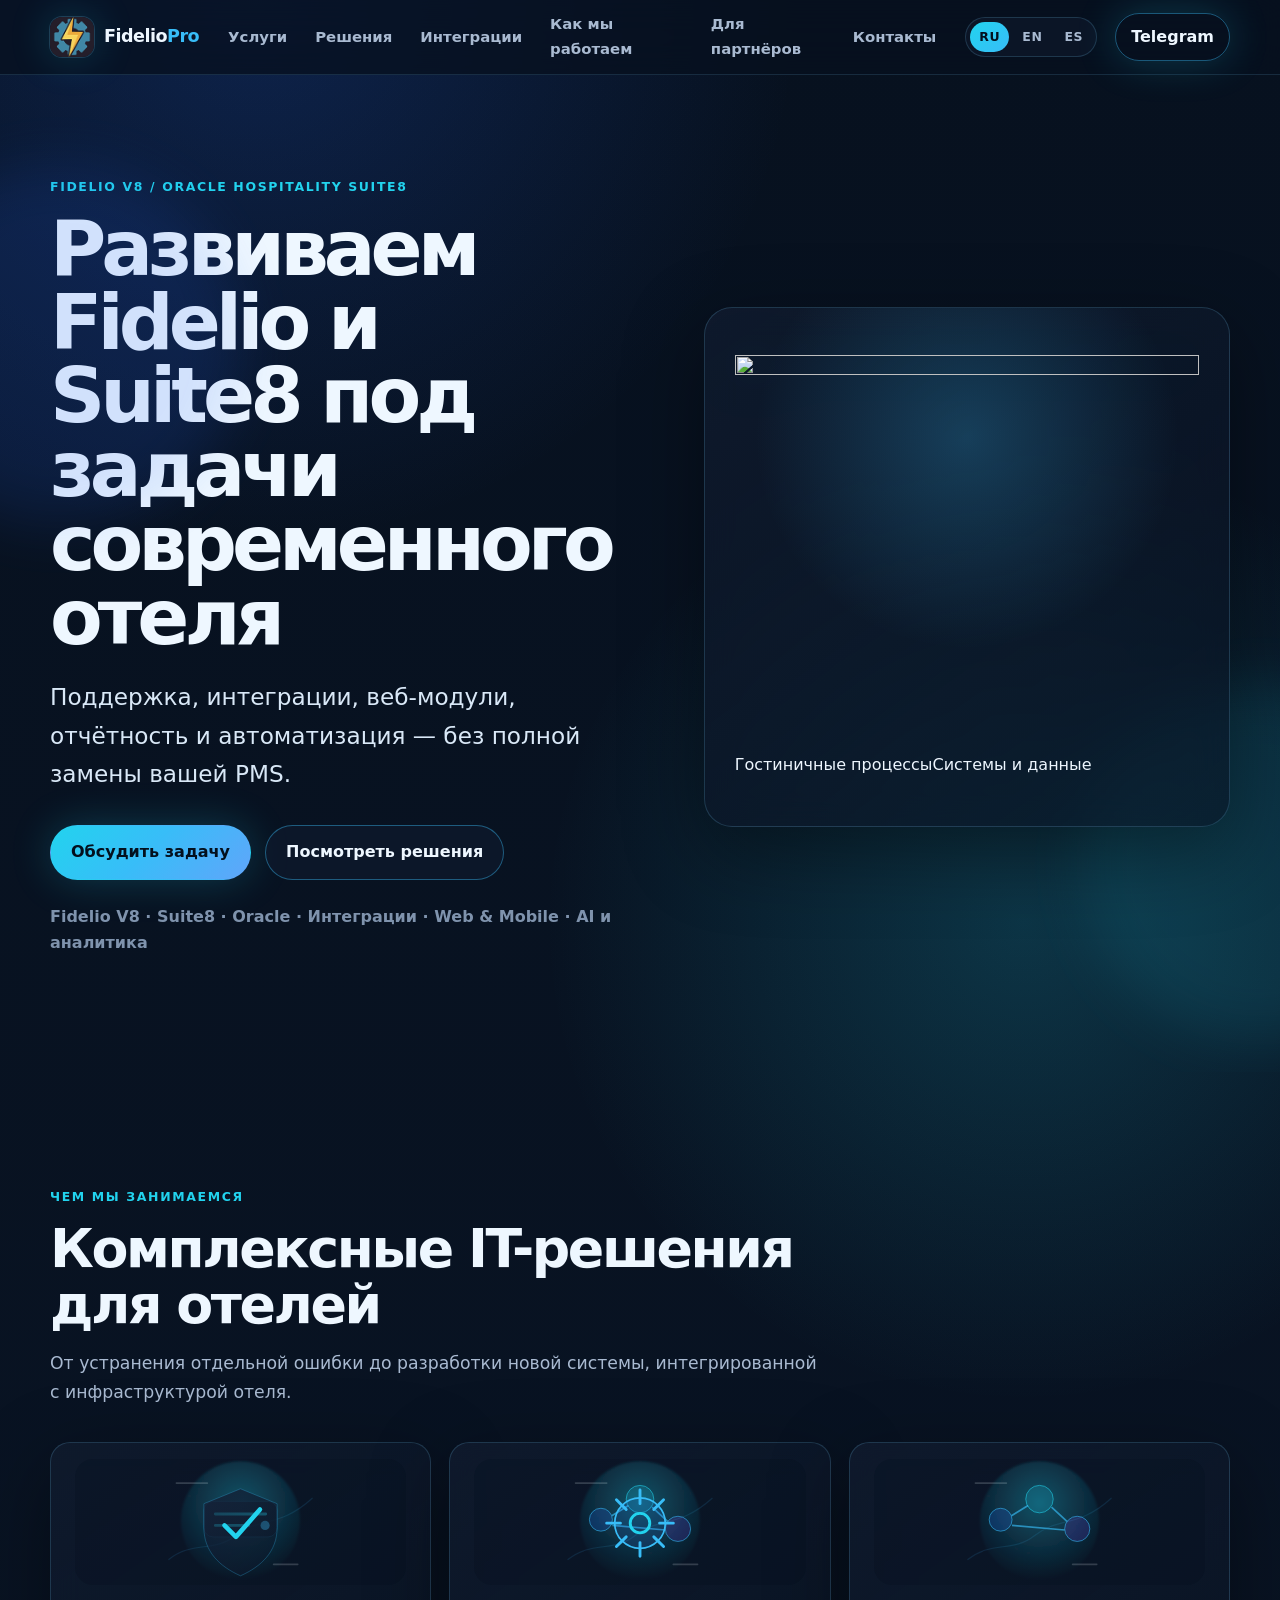
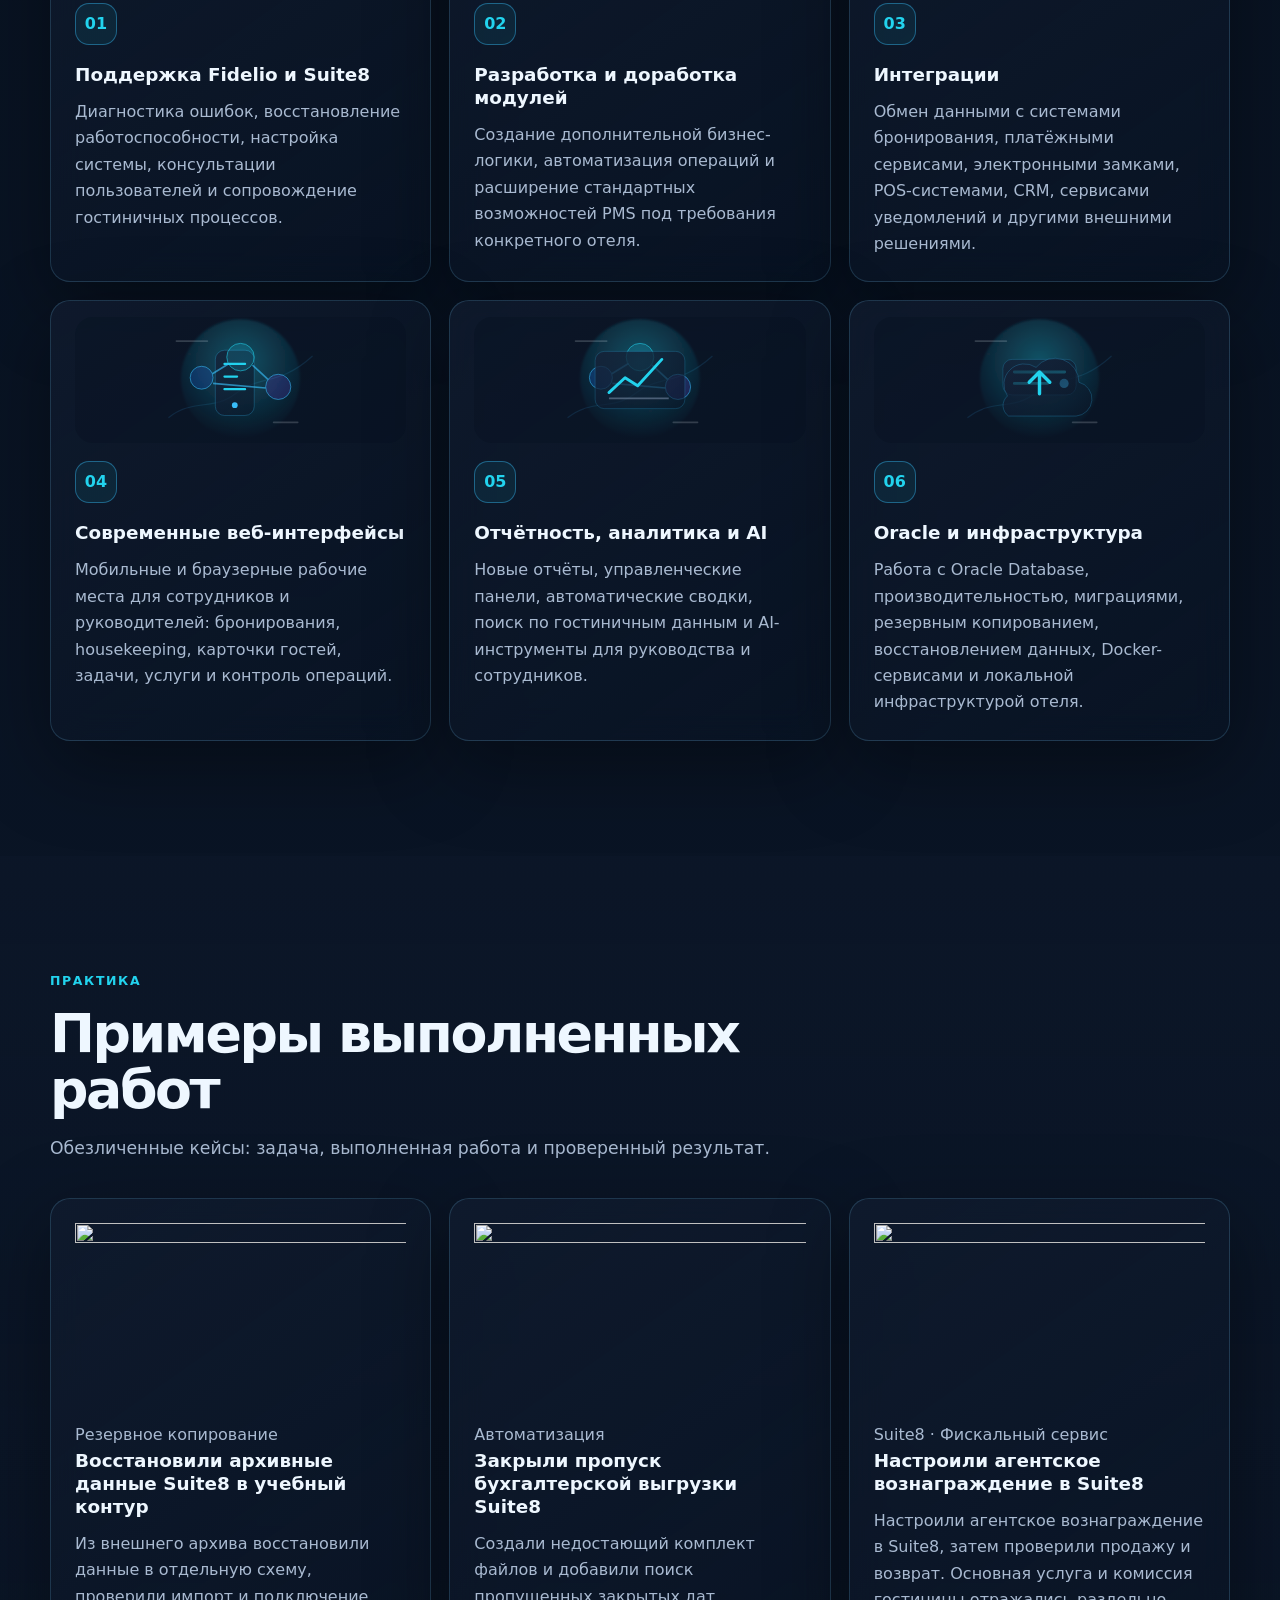
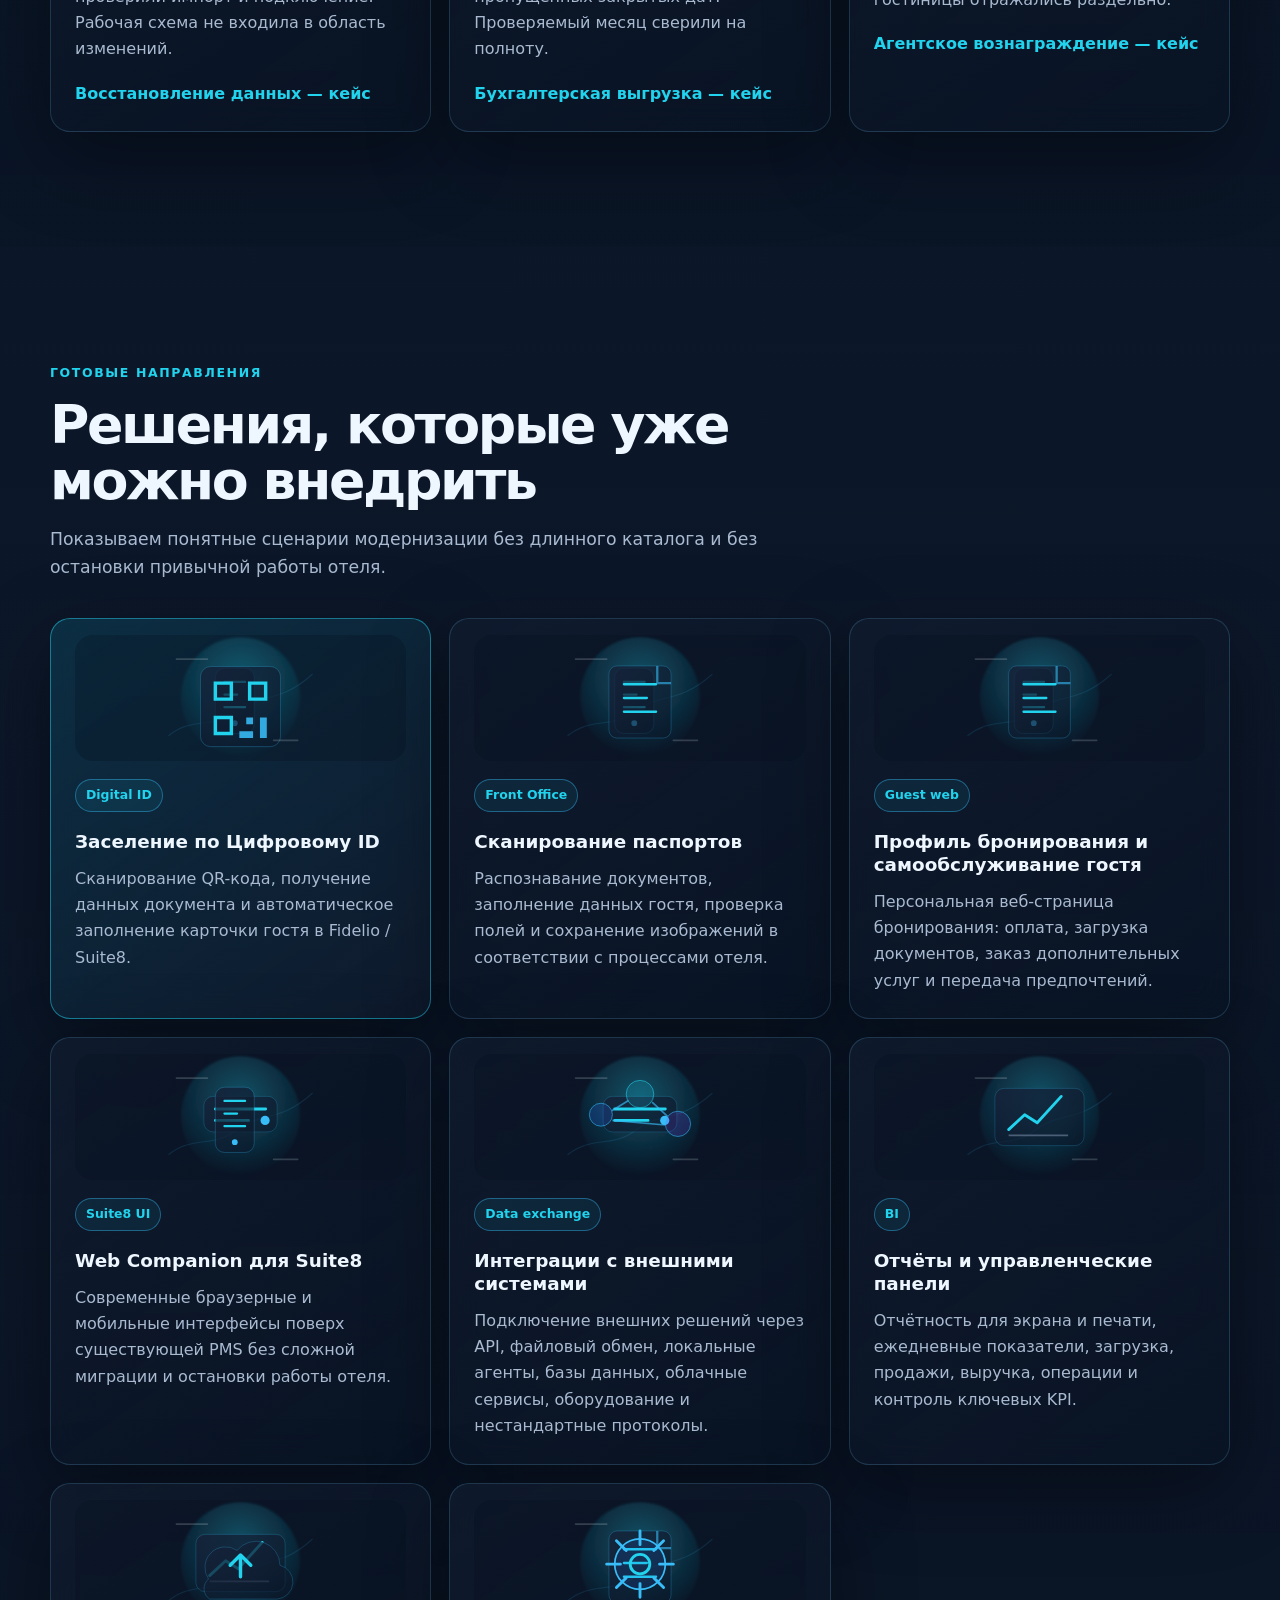
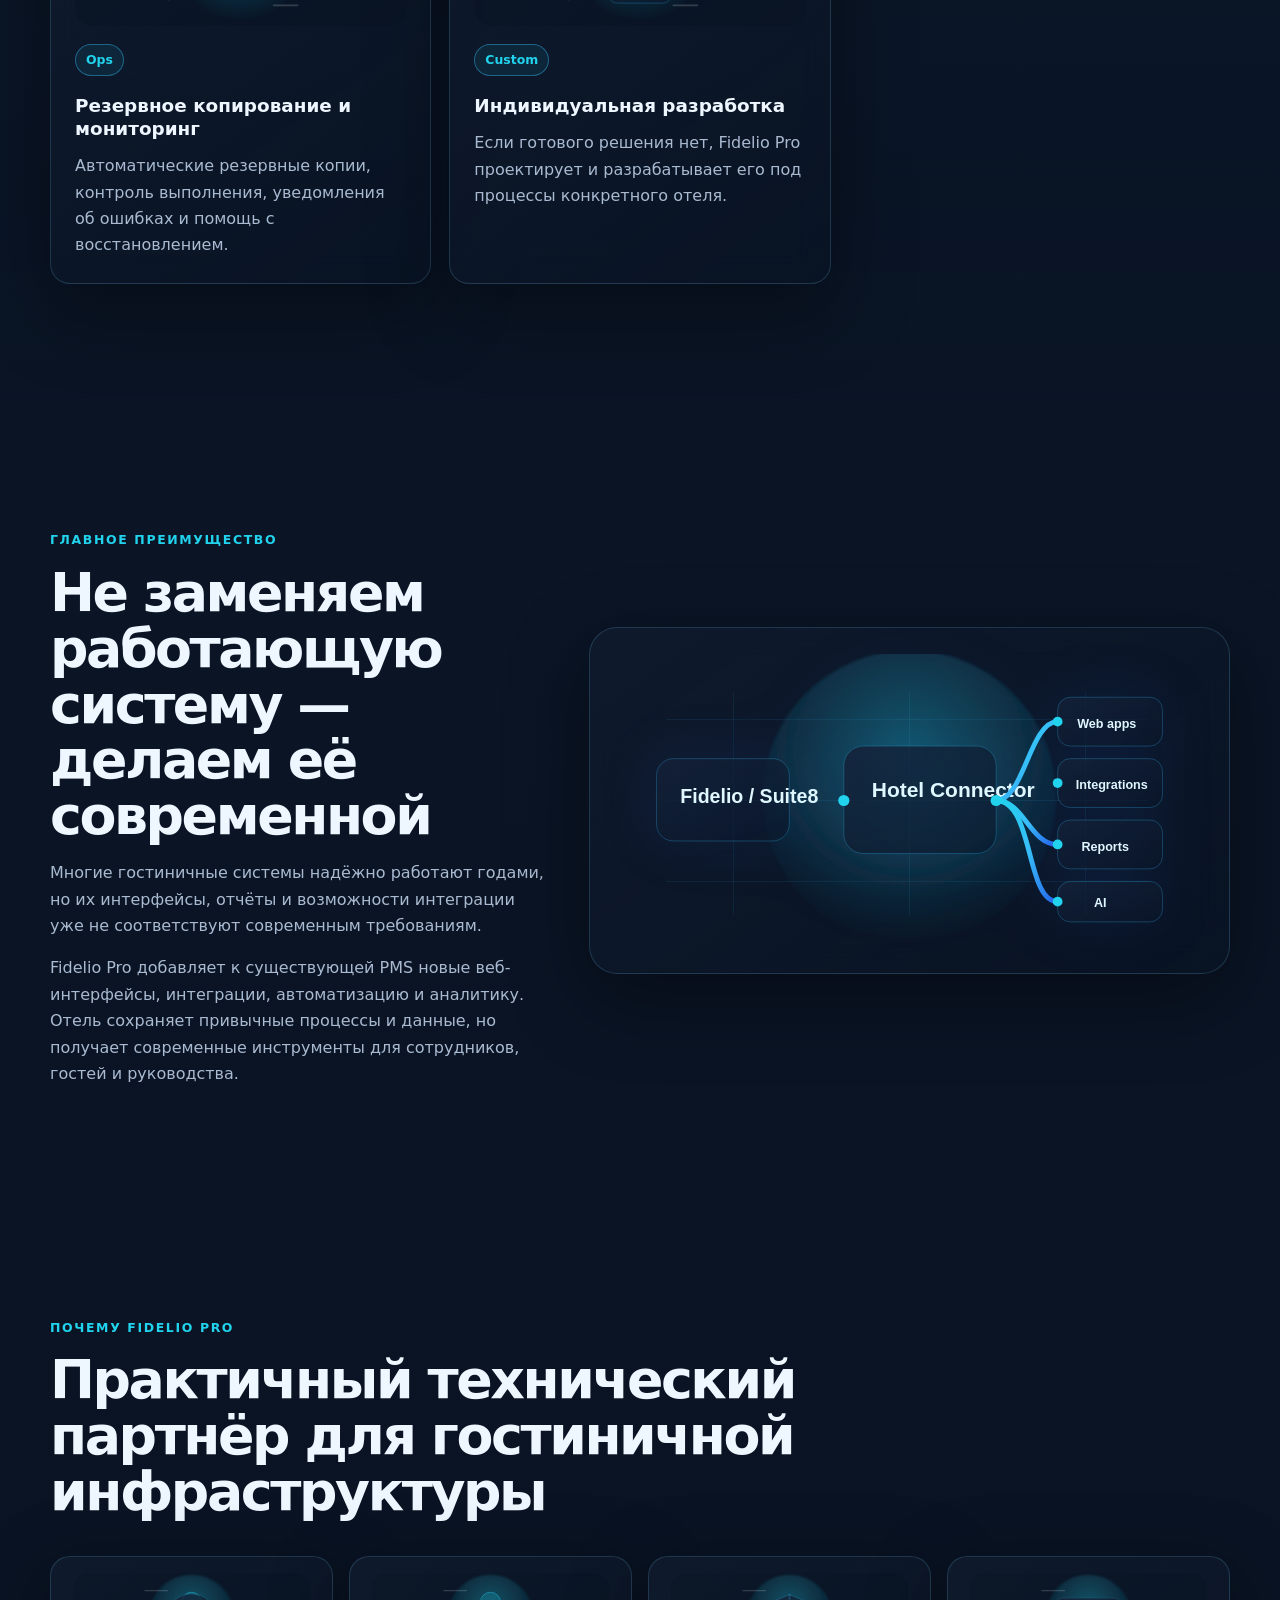
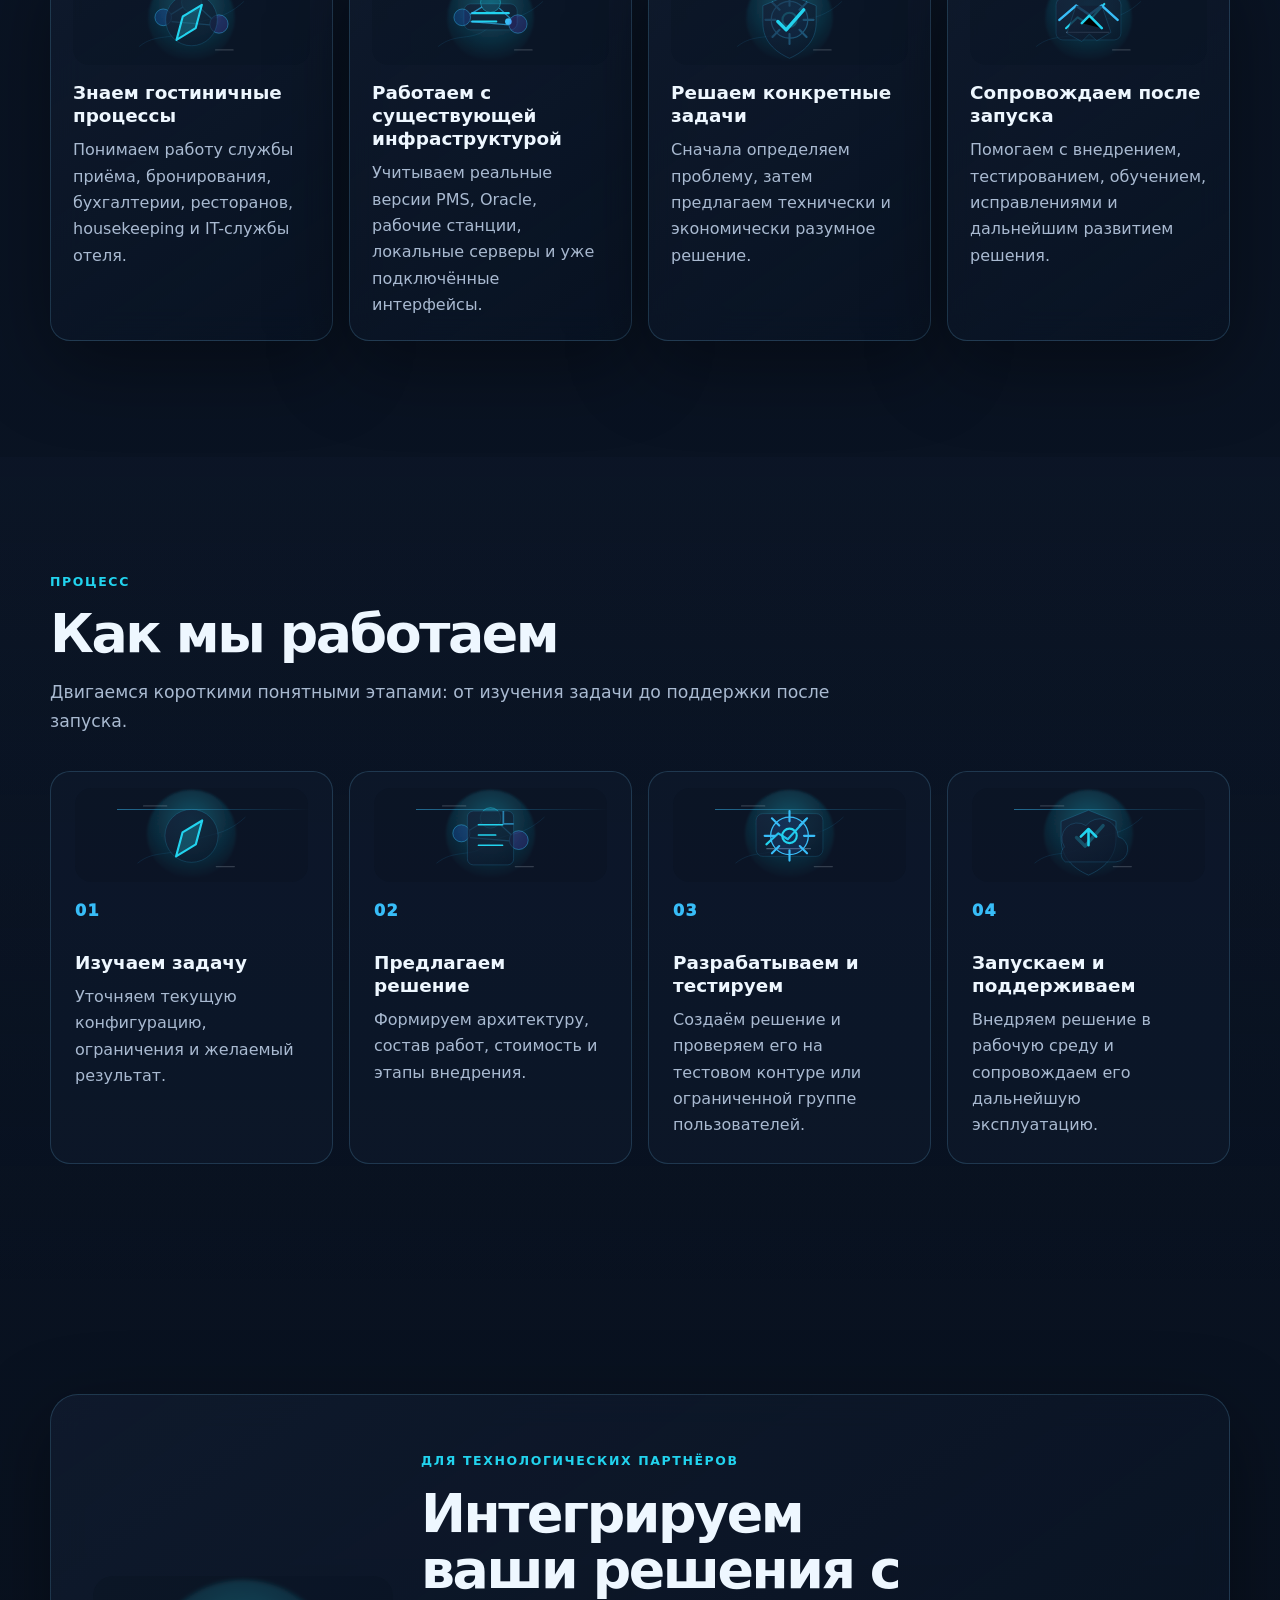
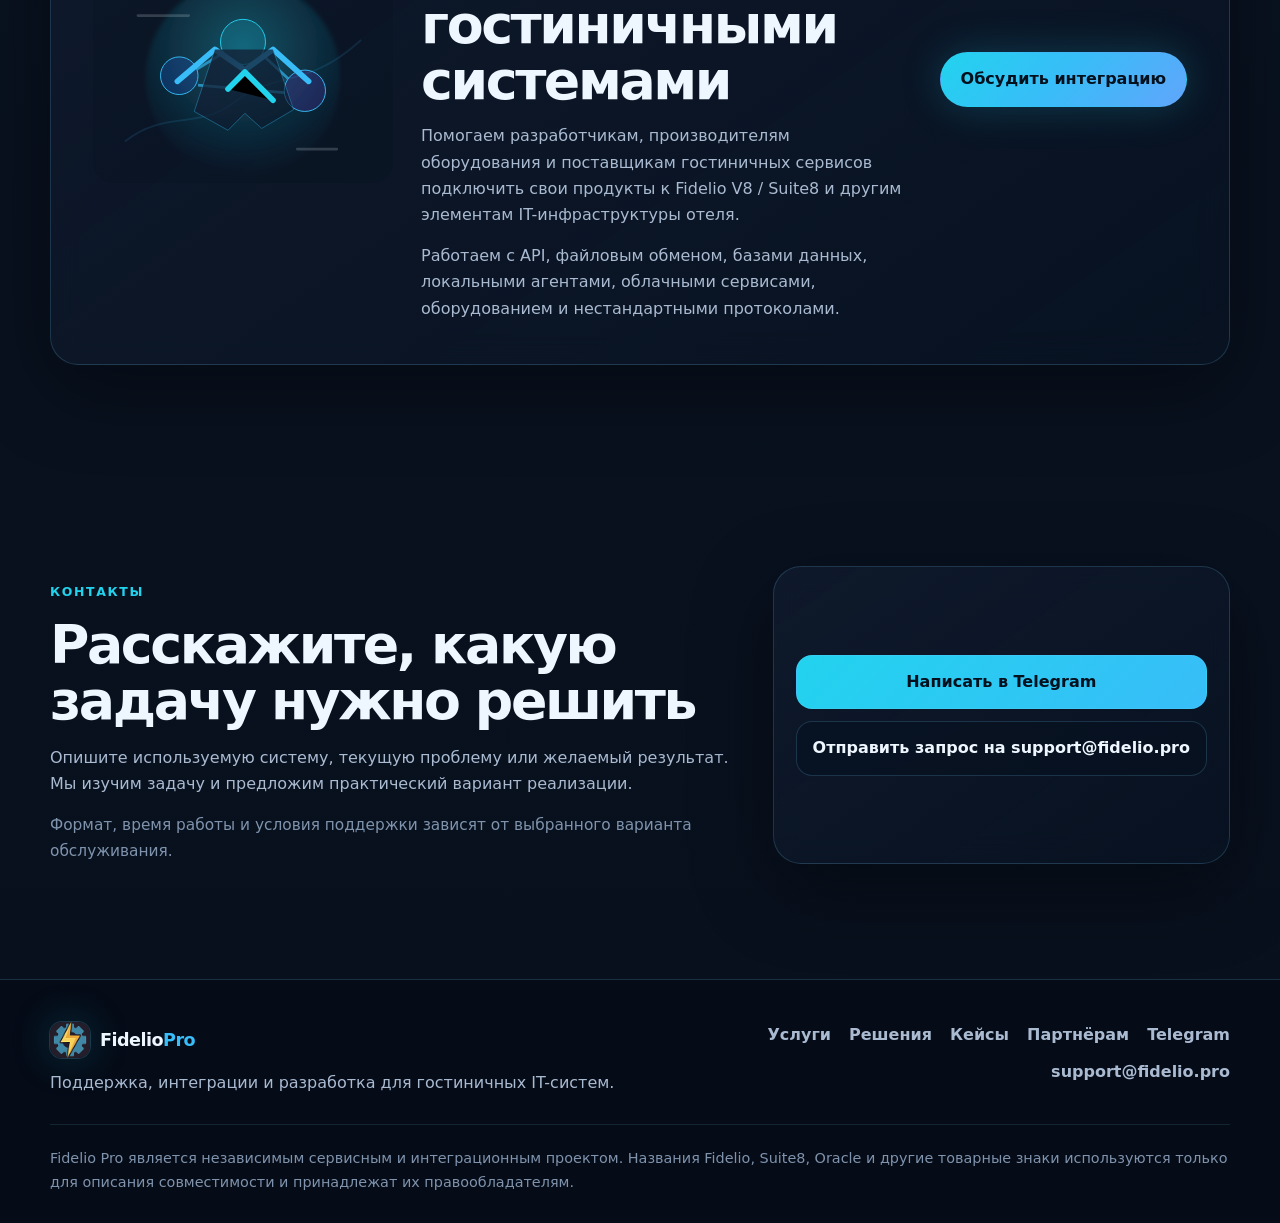
==== commit 93955cb0: "Remove retired Digital ID calculator and darken case sections" ====
--- a/static/website/index.html
+++ b/static/website/index.html
@@ -19,7 +19,7 @@
   <link rel="shortcut icon" href="img/favicon.ico" type="image/x-icon" />
   <link rel="icon" href="images/logo-100x89.png" type="image/png" />
   <link rel="stylesheet" href="css/landing-v2.css" />
-  <link rel="stylesheet" href="/css/editorial.css?v=1" />
+  <link rel="stylesheet" href="/css/editorial.css?v=2" />
 </head>
 <body>
   <a class="skip-link" href="#main">Перейти к содержанию</a>
@@ -105,7 +105,7 @@
           <p>Показываем понятные сценарии модернизации без длинного каталога и без остановки привычной работы отеля.</p>
         </div>
         <div class="card-grid solutions-grid">
-          <article class="card solution featured"><img class="card-visual" src="images/landing-v2/solution-digital-id.svg" alt="Заселение по Цифровому ID через QR-код" width="320" height="220" loading="lazy" decoding="async" /><span class="pill">Digital ID</span><h3>Заселение по Цифровому ID</h3><p>Сканирование QR-кода, получение данных документа и автоматическое заполнение карточки гостя в Fidelio / Suite8.</p><a class="card-link" href="digital-id-calculator.html">Открыть калькулятор стоимости</a></article>
+          <article class="card solution featured"><img class="card-visual" src="images/landing-v2/solution-digital-id.svg" alt="Заселение по Цифровому ID через QR-код" width="320" height="220" loading="lazy" decoding="async" /><span class="pill">Digital ID</span><h3>Заселение по Цифровому ID</h3><p>Сканирование QR-кода, получение данных документа и автоматическое заполнение карточки гостя в Fidelio / Suite8.</p></article>
           <article class="card solution"><img class="card-visual" src="images/landing-v2/solution-passport-scan.svg" alt="Сканирование и распознавание документов гостя" width="320" height="220" loading="lazy" decoding="async" /><span class="pill">Front Office</span><h3>Сканирование паспортов</h3><p>Распознавание документов, заполнение данных гостя, проверка полей и сохранение изображений в соответствии с процессами отеля.</p></article>
           <article class="card solution"><img class="card-visual" src="images/landing-v2/solution-reservation-profile.svg" alt="Профиль бронирования и самообслуживание гостя" width="320" height="220" loading="lazy" decoding="async" /><span class="pill">Guest web</span><h3>Профиль бронирования и самообслуживание гостя</h3><p>Персональная веб-страница бронирования: оплата, загрузка документов, заказ дополнительных услуг и передача предпочтений.</p></article>
           <article class="card solution"><img class="card-visual" src="images/landing-v2/solution-web-companion.svg" alt="Web Companion поверх существующей PMS" width="320" height="220" loading="lazy" decoding="async" /><span class="pill">Suite8 UI</span><h3>Web Companion для Suite8</h3><p>Современные браузерные и мобильные интерфейсы поверх существующей PMS без сложной миграции и остановки работы отеля.</p></article>
@@ -181,7 +181,6 @@
         <div class="contact-card" aria-label="Контакты">
           <a class="contact-link primary" href="https://telegram.me/fideliopro" target="_blank" rel="noopener">Написать в Telegram</a>
           <a class="contact-link" href="mailto:support@fidelio.pro">Отправить запрос на support@fidelio.pro</a>
-          <a class="contact-link muted" href="digital-id-calculator.html">Калькулятор Digital ID</a>
         </div>
       </div>
     </section>
